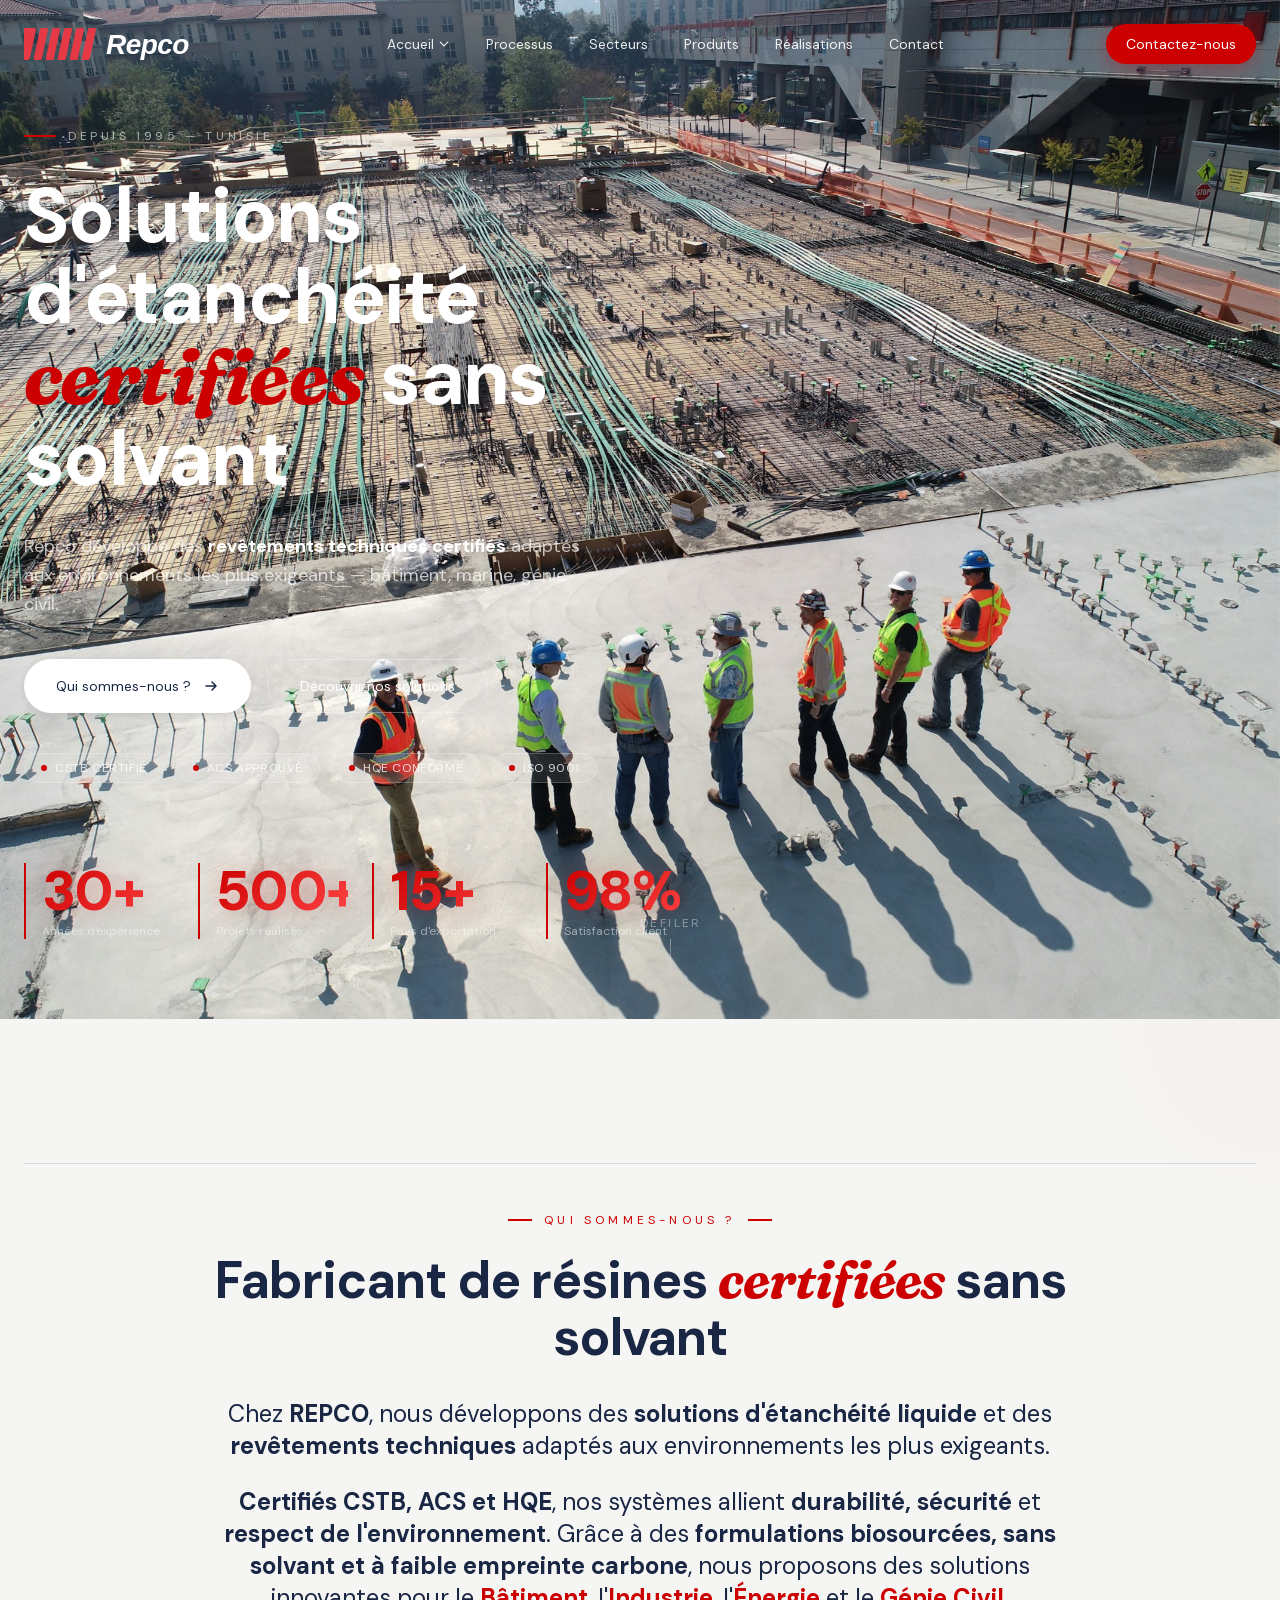
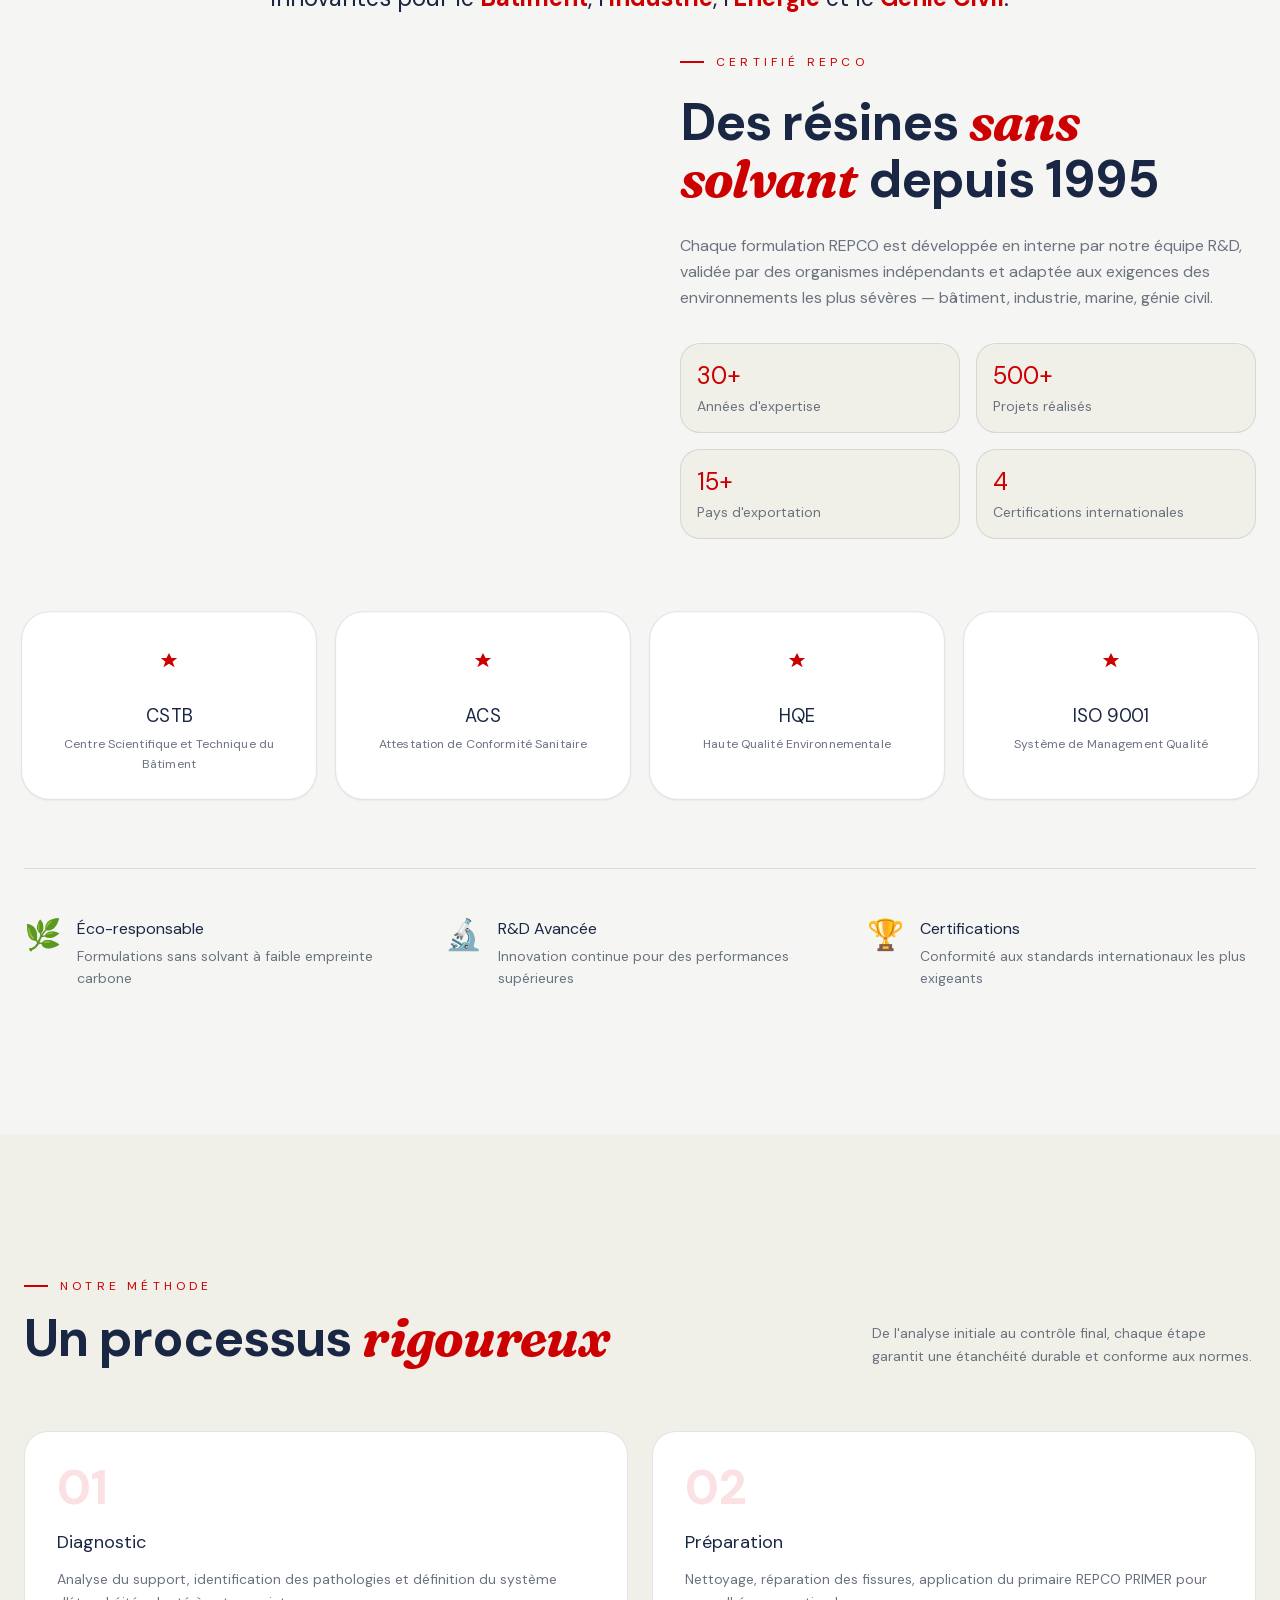
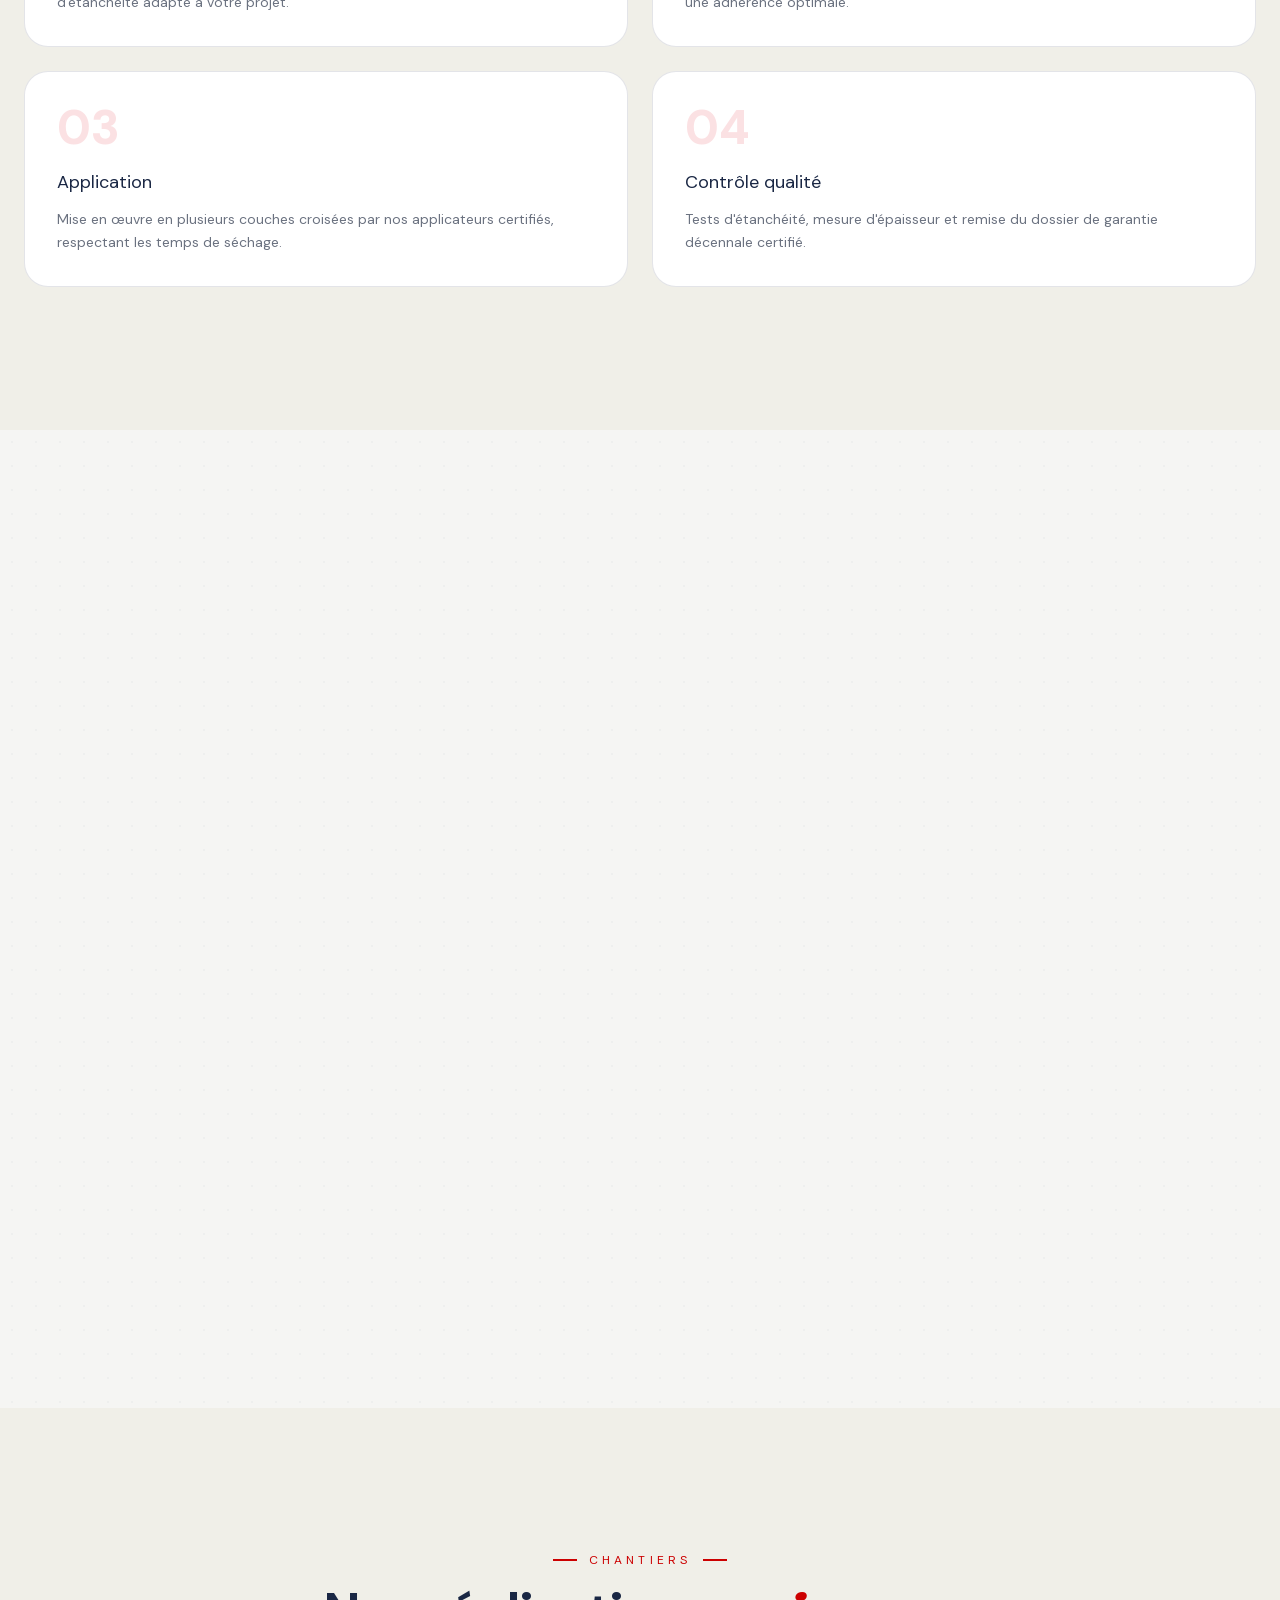
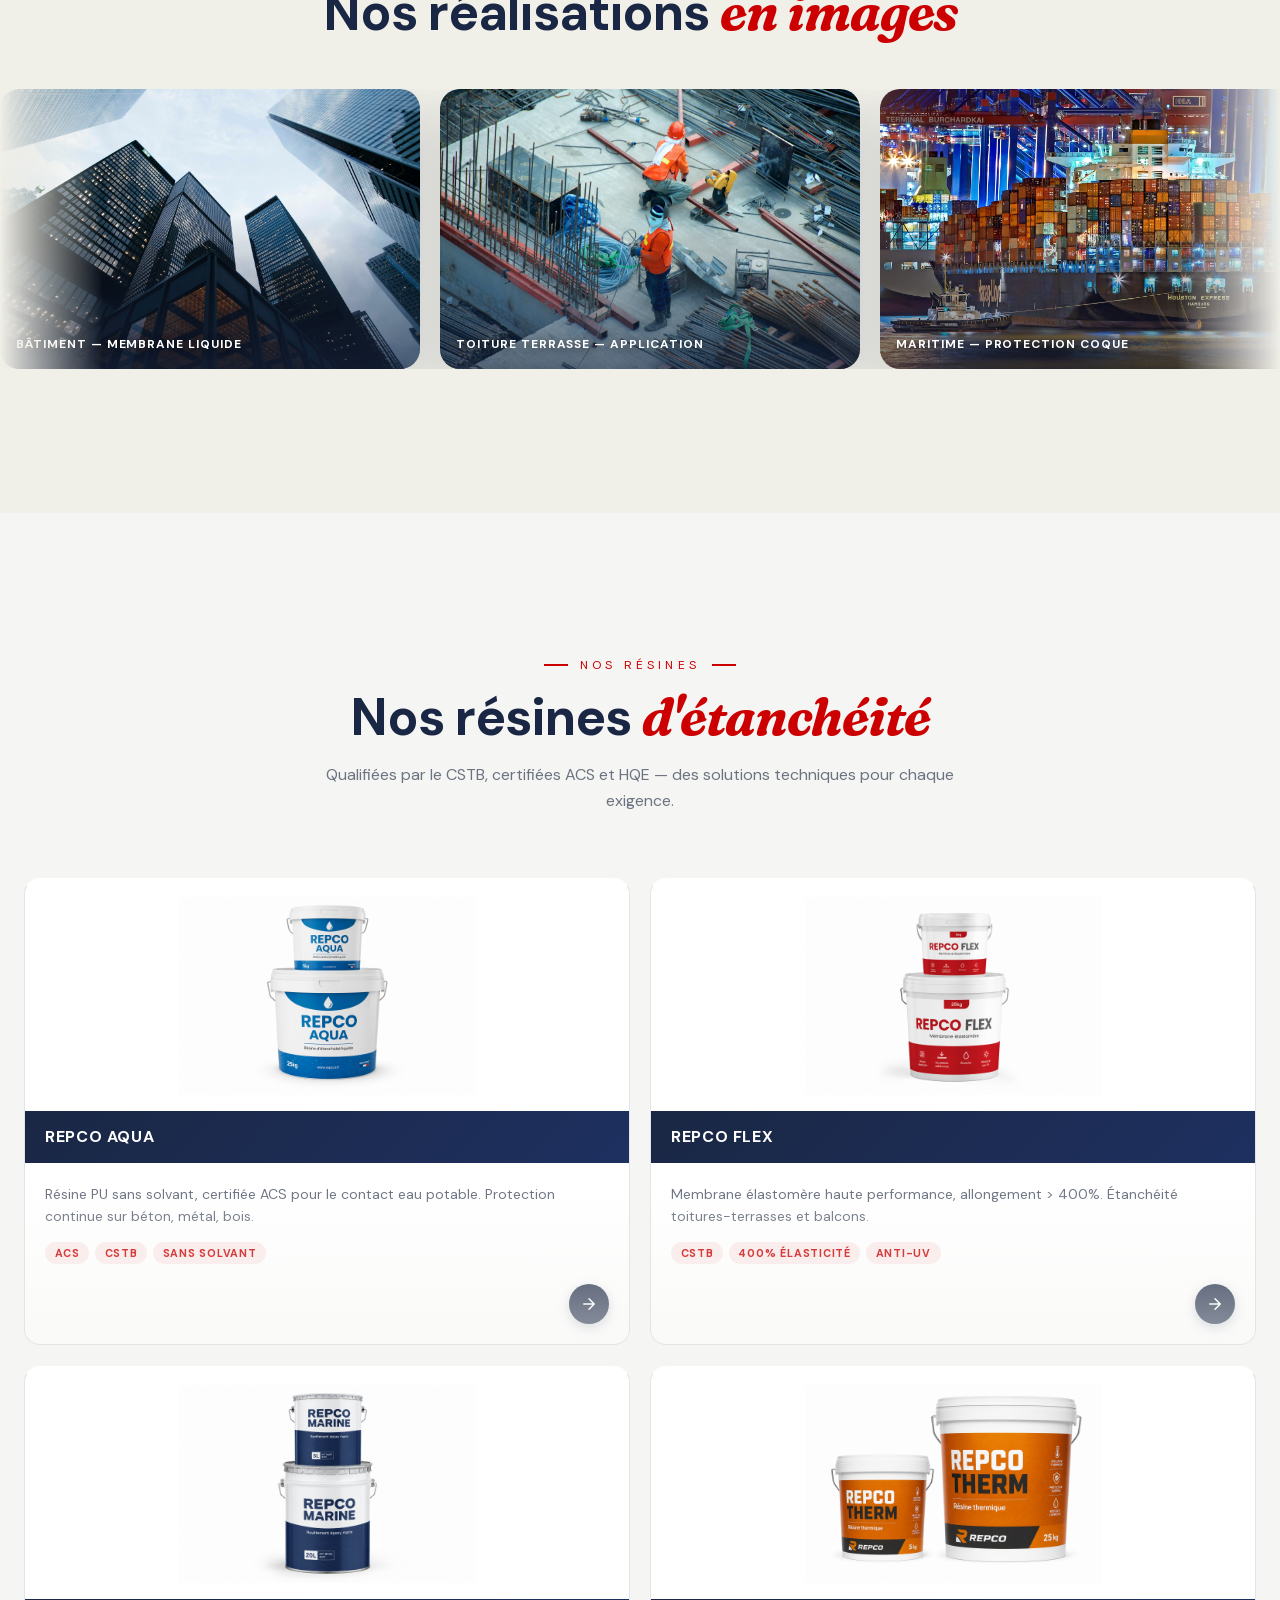
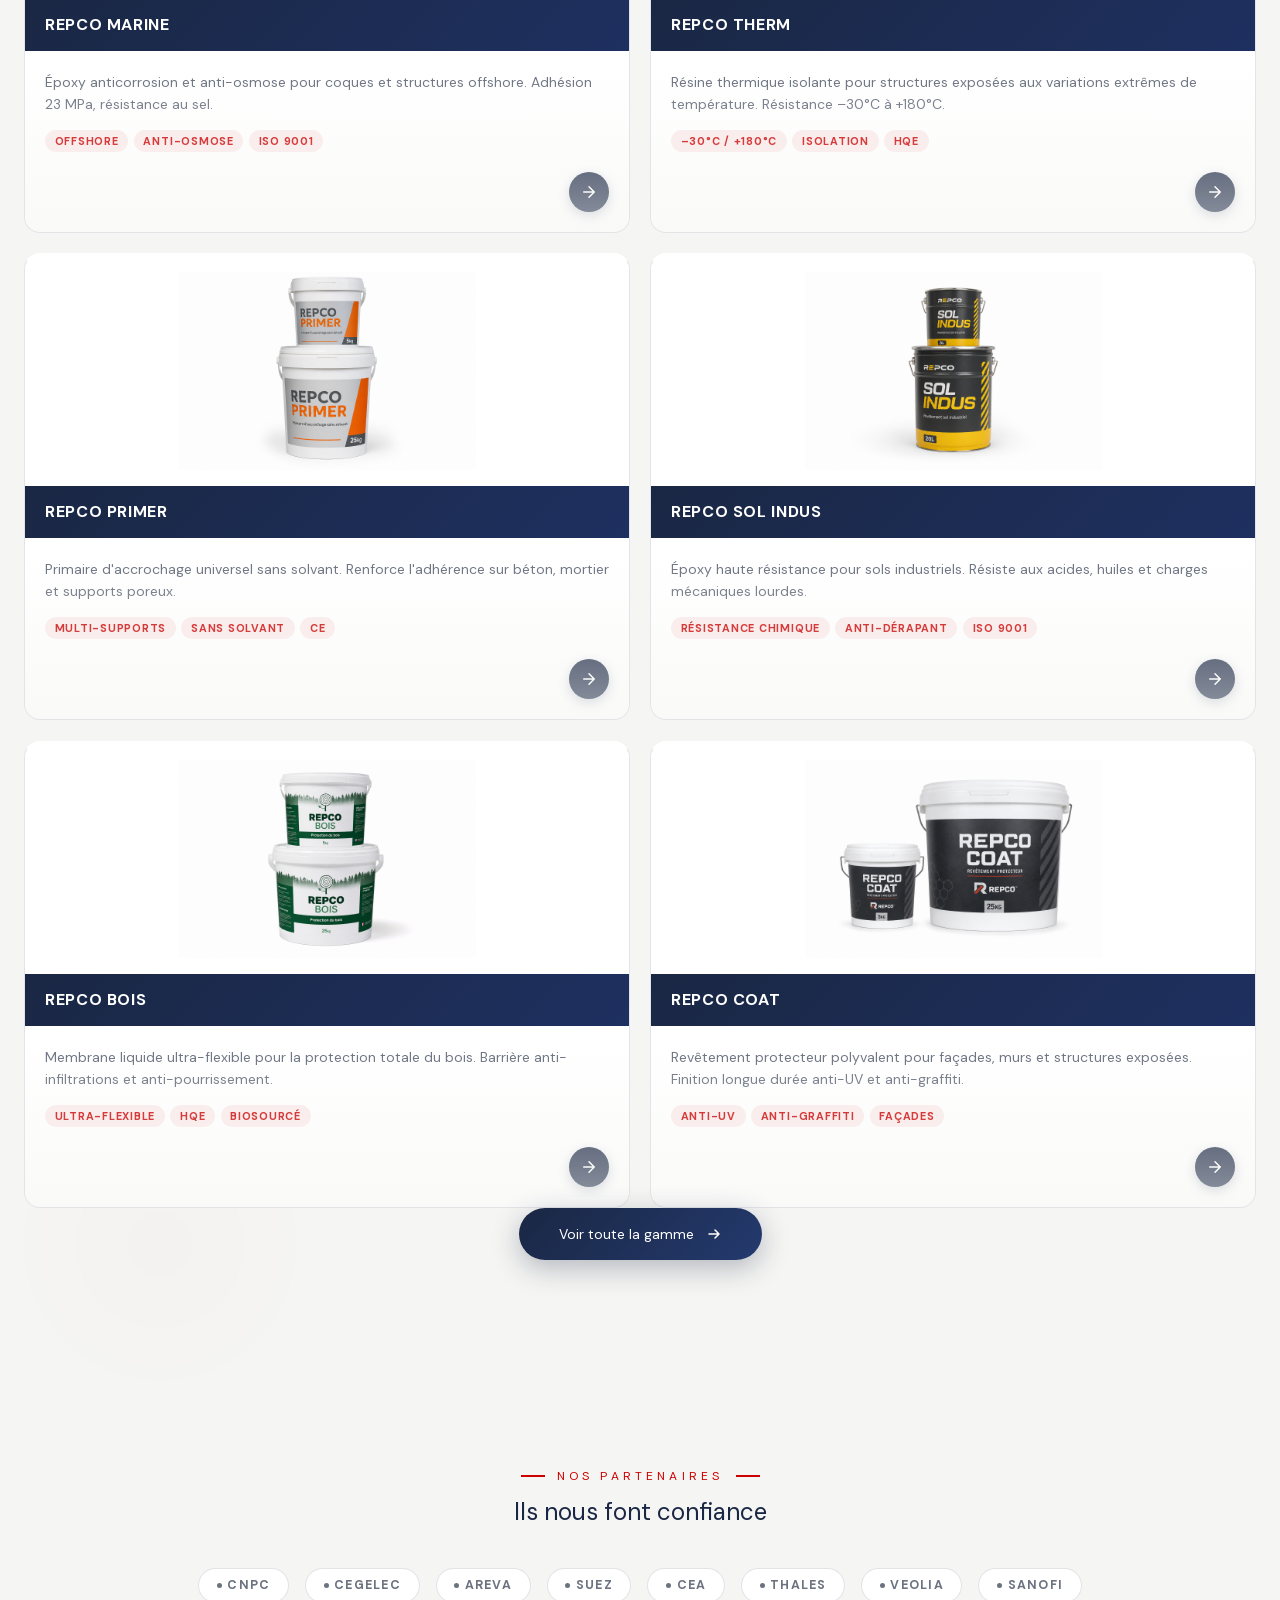
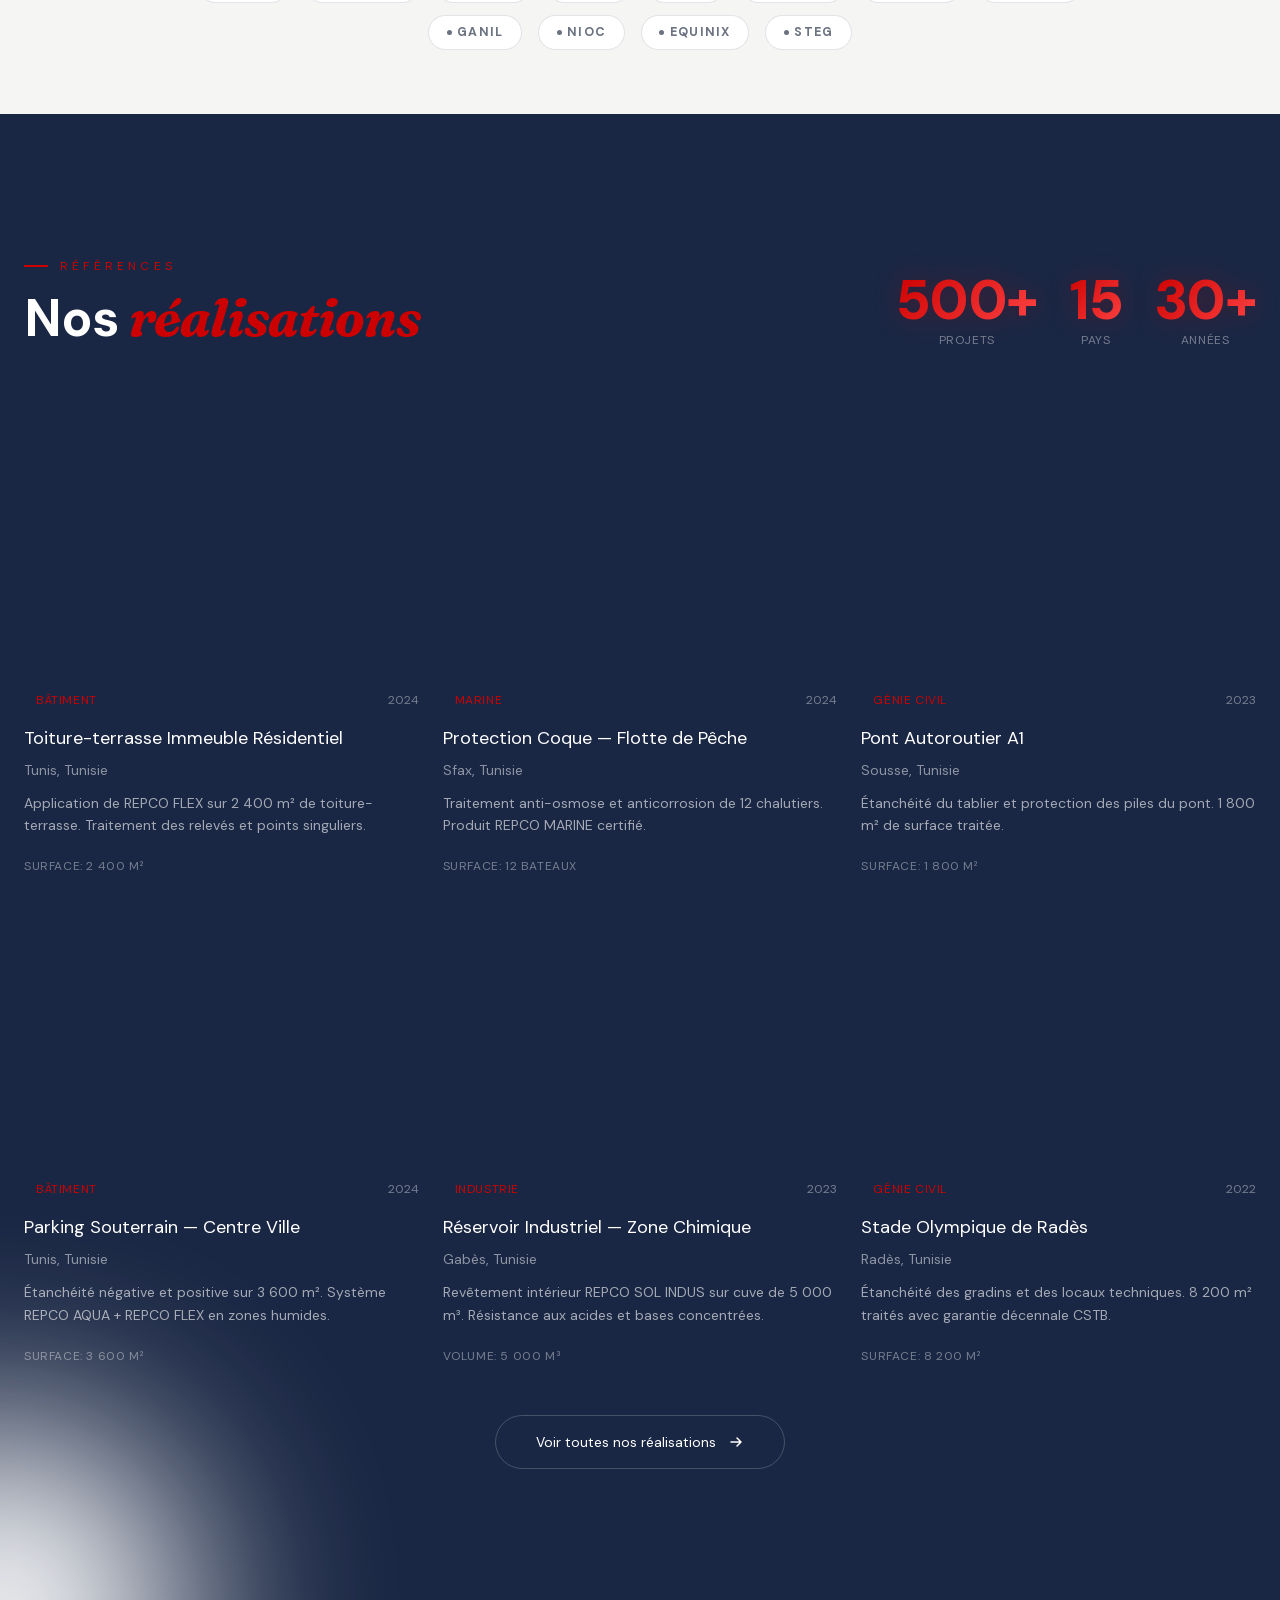
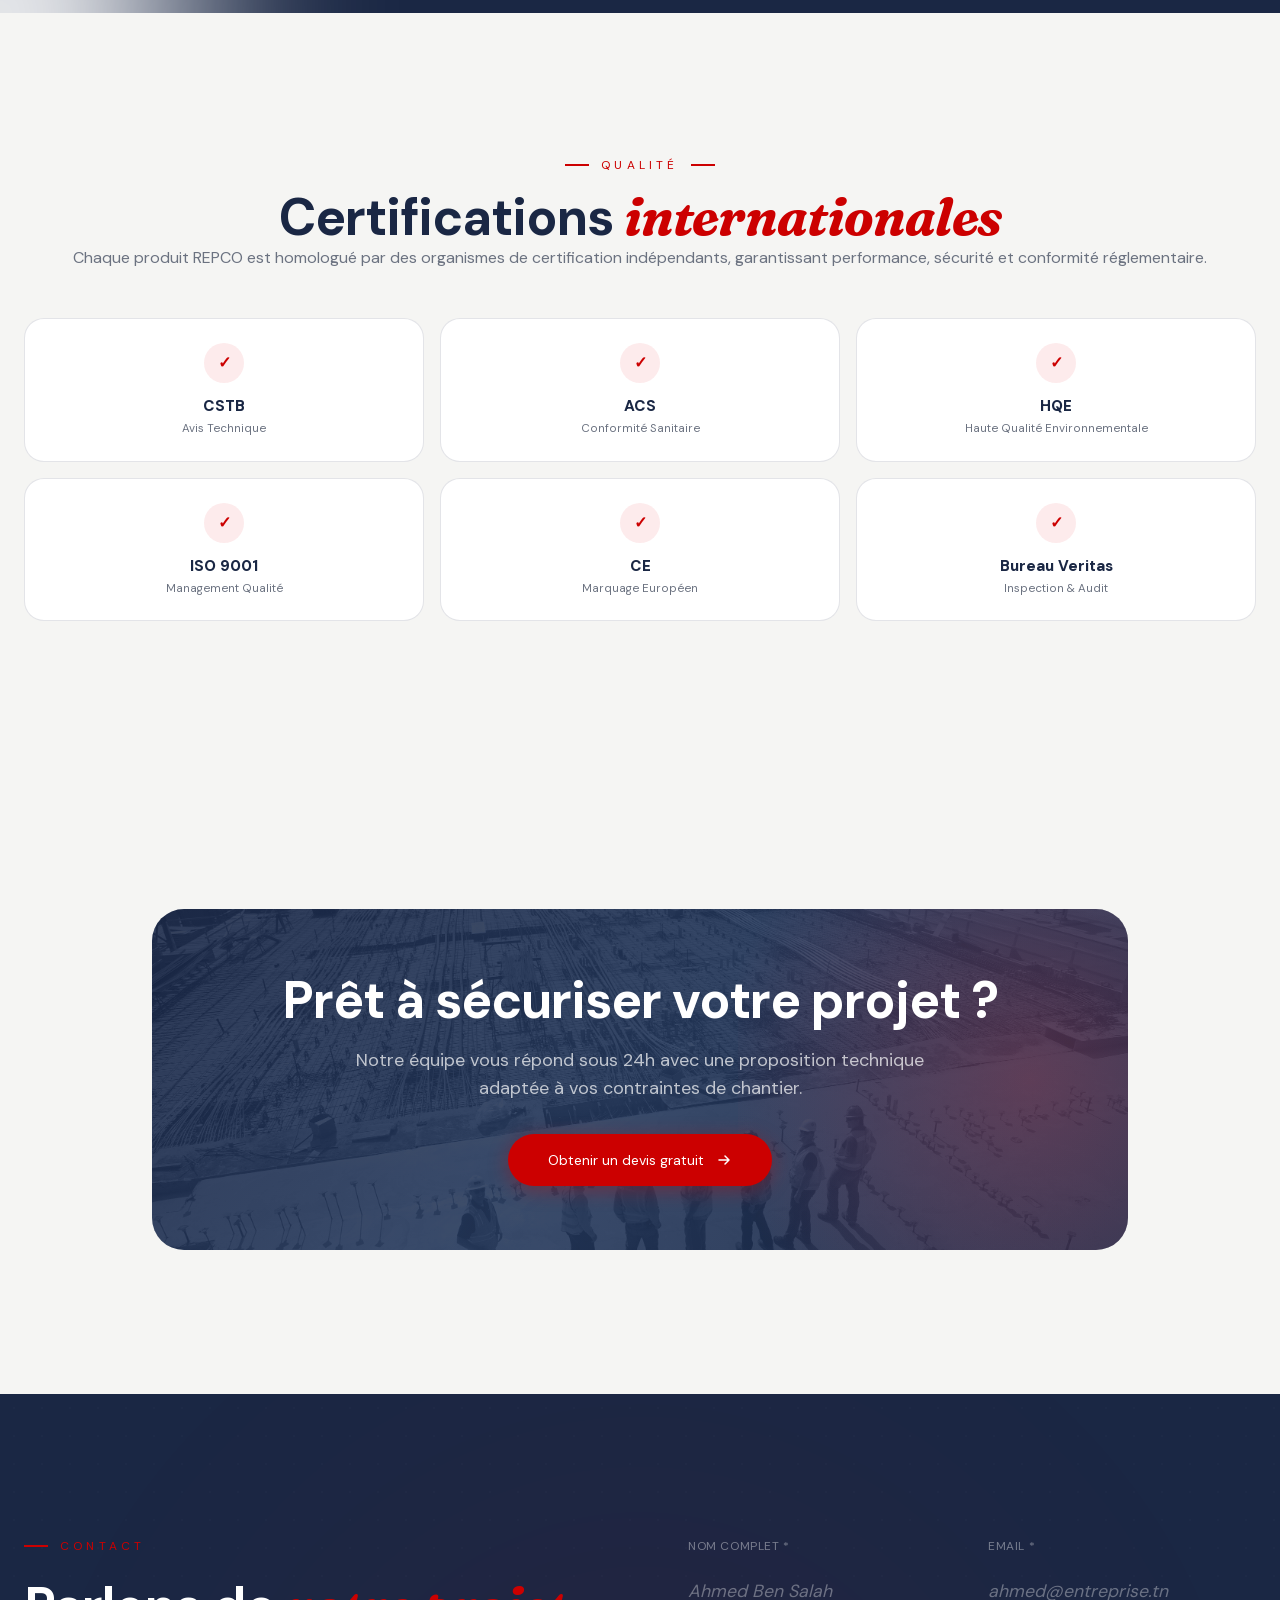
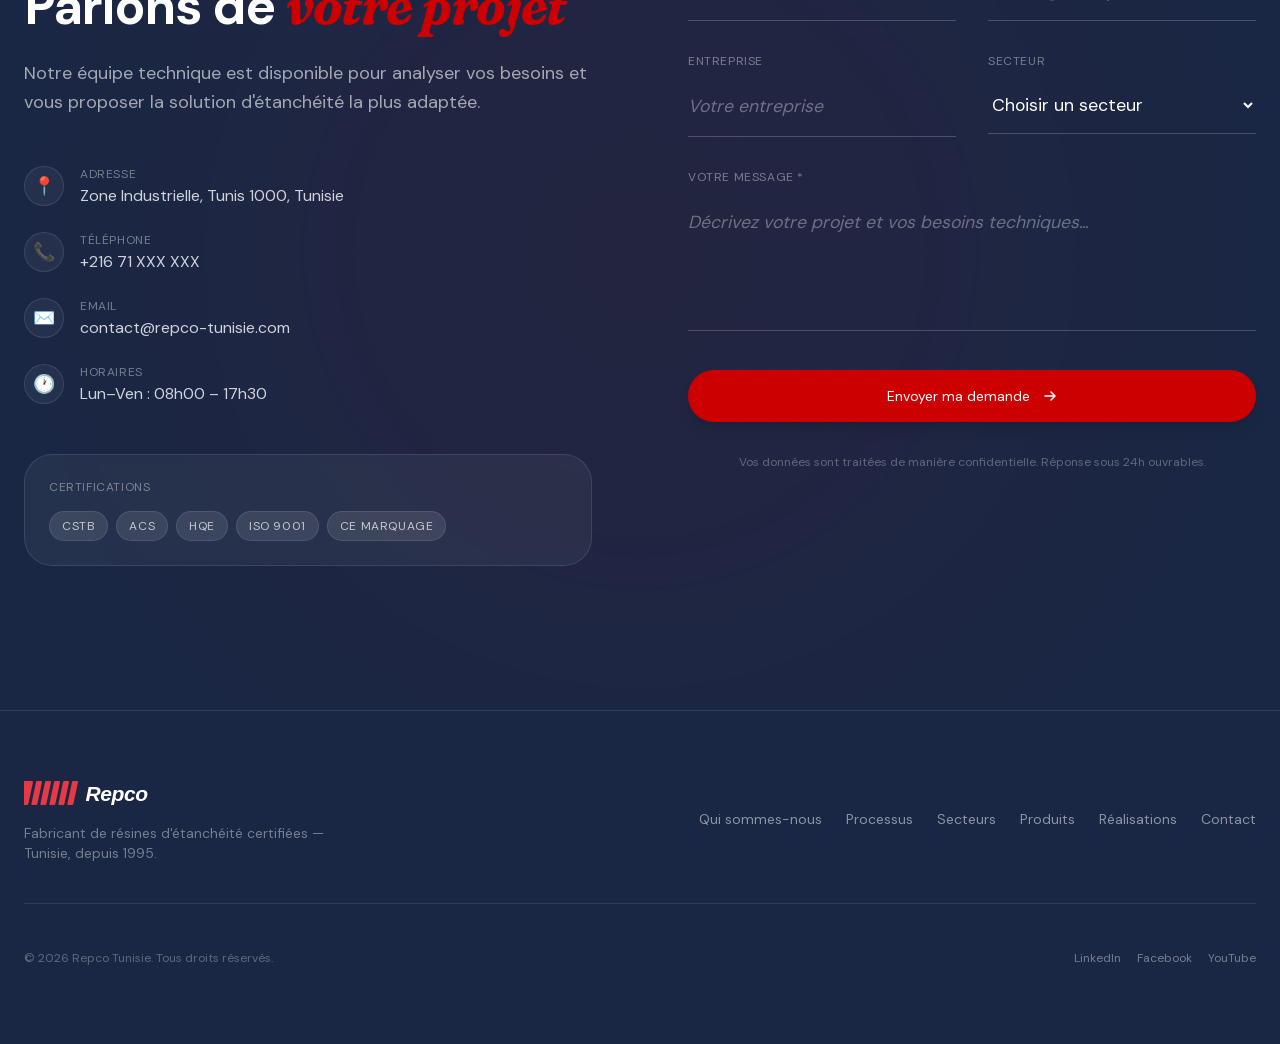
==== index.html @ 0efd6109 "Initial commit: site Repco (étanchéité Tunisie)." ====
<!DOCTYPE html>
<html lang="fr" class="__variable_923bf1 __variable_0d86af">
<head>
  <meta charset="utf-8">
  <meta name="viewport" content="width=device-width, initial-scale=1">
  <link rel="stylesheet" href="css/style.css">
  <link rel="stylesheet" href="css/enhancements.css">
  <title>Repco — Solutions d'étanchéité certifiées Tunisie</title>
  <meta name="description" content="Repco fabrique des résines et revêtements d'étanchéité certifiés sans solvant pour le bâtiment, la marine et l'industrie en Tunisie.">
  <meta property="og:title" content="Repco — Résines d'étanchéité certifiées">
  <meta property="og:description" content="Solutions d'étanchéité liquide pour le bâtiment, la marine et l'industrie.">
  <meta property="og:image" content="images/logo.png">
  <meta name="twitter:card" content="summary_large_image">
  <link rel="icon" href="favicon.ico" type="image/x-icon">
</head>
<body class="__className_923bf1">
  <div class="scroll-progress"></div>

  <main class="overflow-x-hidden">

    <!-- Header -->
    <header class="fixed top-0 left-0 right-0 z-50 transition-all duration-500 py-5 bg-transparent">
      <div class="mx-auto max-w-7xl px-6 flex items-center justify-between">
        <a href="index.html" class="logo-link shrink-0">
          <img src="images/logo-white.svg" alt="Repco" class="logo-svg" data-logo-light="images/logo-white.svg" data-logo-dark="images/logo-dark.svg">
        </a>
        <nav class="hidden lg:flex items-center gap-1">
          <div class="relative nav-dropdown-wrap">
            <button class="nav-dropdown-btn px-4 py-2 text-sm font-600 rounded-lg transition-all duration-200 nav-link-underline text-white/90 hover:text-white flex items-center gap-1">
              Accueil
              <svg width="12" height="12" viewBox="0 0 24 24" fill="none" stroke="currentColor" stroke-width="2.5" stroke-linecap="round" stroke-linejoin="round" class="nav-dropdown-chevron transition-transform duration-200"><path d="m19.5 8.25-7.5 7.5-7.5-7.5"></path></svg>
            </button>
            <div class="nav-dropdown-menu hidden absolute top-full left-0 mt-1 w-52 bg-card rounded-xl shadow-xl border border-border py-1 z-50">
              <a href="#about" class="block px-4 py-2.5 text-sm font-500 text-foreground hover:bg-secondary hover:text-accent transition-colors rounded-lg">Qui sommes-nous ?</a>
              <a href="#realisations" class="block px-4 py-2.5 text-sm font-500 text-foreground hover:bg-secondary hover:text-accent transition-colors rounded-lg">Actualités</a>
            </div>
          </div>
          <a href="#process" class="px-4 py-2 text-sm font-600 rounded-lg transition-all duration-200 nav-link-underline text-white/90 hover:text-white">Processus</a>
          <a href="#sectors" class="px-4 py-2 text-sm font-600 rounded-lg transition-all duration-200 nav-link-underline text-white/90 hover:text-white">Secteurs</a>
          <a href="products.html" class="px-4 py-2 text-sm font-600 rounded-lg transition-all duration-200 nav-link-underline text-white/90 hover:text-white">Produits</a>
          <a href="#realisations" class="px-4 py-2 text-sm font-600 rounded-lg transition-all duration-200 nav-link-underline text-white/90 hover:text-white">Réalisations</a>
          <a href="#contact" class="px-4 py-2 text-sm font-600 rounded-lg transition-all duration-200 nav-link-underline text-white/90 hover:text-white">Contact</a>
        </nav>
        <div class="flex items-center gap-3">
          <a href="#contact" class="btn-shimmer hidden lg:inline-flex items-center gap-2 px-5 py-2.5 rounded-full text-sm font-700 bg-accent text-accent-foreground hover:opacity-90 transition-all duration-200 shadow-lg">Contactez-nous</a>
          <button class="lg:hidden p-2 rounded-lg transition-colors text-white" aria-label="Ouvrir le menu">
            <svg xmlns="http://www.w3.org/2000/svg" fill="none" viewBox="0 0 24 24" stroke-width="1.5" stroke="currentColor" width="24" height="24">
              <path stroke-linecap="round" stroke-linejoin="round" d="M3.75 6.75h16.5M3.75 12h16.5m-16.5 5.25h16.5"></path>
            </svg>
          </button>
        </div>
      </div>
    </header>

    <!-- Mobile menu -->
    <div class="mobile-menu fixed inset-y-0 right-0 z-50 w-full max-w-sm bg-primary text-primary-foreground flex flex-col p-8 lg:hidden">
      <div class="flex items-center justify-between mb-12">
        <a href="index.html" class="logo-link">
          <img src="images/logo-white.svg" alt="Repco" class="logo-svg">
        </a>
        <button class="p-2 text-white/70 hover:text-white" aria-label="Fermer le menu">
          <svg xmlns="http://www.w3.org/2000/svg" fill="none" viewBox="0 0 24 24" stroke-width="1.5" stroke="currentColor" width="24" height="24">
            <path stroke-linecap="round" stroke-linejoin="round" d="M6 18 18 6M6 6l12 12"></path>
          </svg>
        </button>
      </div>
      <nav class="flex flex-col gap-2">
        <a href="#hero" class="py-4 text-lg font-600 text-white/80 hover:text-white border-b border-white/10 transition-colors">Accueil</a>
        <a href="#about" class="py-4 text-lg font-600 text-white/80 hover:text-white border-b border-white/10 transition-colors">Qui sommes-nous ?</a>
        <a href="#process" class="py-4 text-lg font-600 text-white/80 hover:text-white border-b border-white/10 transition-colors">Processus</a>
        <a href="#sectors" class="py-4 text-lg font-600 text-white/80 hover:text-white border-b border-white/10 transition-colors">Secteurs</a>
        <a href="products.html" class="py-4 text-lg font-600 text-white/80 hover:text-white border-b border-white/10 transition-colors">Produits</a>
        <a href="#realisations" class="py-4 text-lg font-600 text-white/80 hover:text-white border-b border-white/10 transition-colors">Réalisations</a>
        <a href="#contact" class="py-4 text-lg font-600 text-white/80 hover:text-white border-b border-white/10 transition-colors">Contact</a>
      </nav>
      <div class="mt-auto">
        <a href="#contact" class="w-full flex items-center justify-center py-4 rounded-xl bg-accent text-white font-700 text-base">Contactez-nous</a>
      </div>
    </div>

    <!-- Hero -->
    <section class="relative min-h-screen flex items-center overflow-hidden" id="hero">
      <div class="hero-bg absolute inset-0 z-0 will-change-transform">
        <img src="images/hero.jpg" alt="Chantier de construction avec membrane d'étanchéité liquide" class="absolute inset-0 w-full h-full object-cover object-center pro-photo" loading="eager">
        <div class="absolute inset-0 bg-gradient-to-r from-primary/85 via-primary/60 to-primary/20"></div>
        <div class="absolute inset-0 bg-gradient-to-t from-primary/60 via-transparent to-primary/30"></div>
      </div>
      <div class="absolute top-1/3 right-1/4 w-96 h-96 blob-accent opacity-30 pointer-events-none float-orb"></div>
      <div class="absolute bottom-1/4 left-1/3 w-64 h-64 blob-primary opacity-40 pointer-events-none float-orb float-orb-delay"></div>
      <div class="relative z-10 mx-auto max-w-7xl px-6 pt-32 pb-20 w-full">
        <div class="max-w-3xl hero-content">
          <div class="flex items-center gap-3 mb-8">
            <div class="w-8 h-0.5 bg-accent"></div>
            <span class="text-xs font-700 uppercase tracking-[0.3em] text-white/60">Depuis 1995 — Tunisie</span>
          </div>
          <h1 class="text-hero-xl text-white mb-8">Solutions d'étanchéité <span class="text-accent italic font-serif">certifiées</span> sans solvant</h1>
          <p class="text-lg text-white/70 font-400 leading-relaxed max-w-xl mb-10">Repco développe des <strong class="text-white font-700">revêtements techniques certifiés</strong> adaptés aux environnements les plus exigeants — bâtiment, marine, génie civil.</p>
          <div class="flex flex-col sm:flex-row gap-4">
            <a href="#about" class="btn-shimmer group inline-flex items-center gap-3 px-8 py-4 rounded-full bg-white text-primary font-700 text-sm hover:bg-accent hover:text-white transition-all duration-300 shadow-xl">
              Qui sommes-nous ?
              <svg width="16" height="16" viewBox="0 0 16 16" fill="none" class="transition-transform group-hover:translate-x-1"><path d="M3 8h10M9 4l4 4-4 4" stroke="currentColor" stroke-width="1.5" stroke-linecap="round" stroke-linejoin="round"></path></svg>
            </a>
            <a href="#sectors" class="btn-shimmer group inline-flex items-center gap-3 px-8 py-4 rounded-full border border-white/30 text-white font-600 text-sm hover:bg-white/10 hover:border-white/60 transition-all duration-300 backdrop-blur-sm">Découvrir nos solutions</a>
          </div>
          <div class="flex flex-wrap gap-3 mt-10">
            <span class="inline-flex items-center gap-2 px-4 py-1.5 rounded-full bg-white/10 backdrop-blur-sm border border-white/20 text-white/80 text-xs font-700 uppercase tracking-wider"><span class="w-1.5 h-1.5 rounded-full bg-accent animate-pulse-dot"></span>CSTB Certifié</span>
            <span class="inline-flex items-center gap-2 px-4 py-1.5 rounded-full bg-white/10 backdrop-blur-sm border border-white/20 text-white/80 text-xs font-700 uppercase tracking-wider"><span class="w-1.5 h-1.5 rounded-full bg-accent animate-pulse-dot"></span>ACS Approuvé</span>
            <span class="inline-flex items-center gap-2 px-4 py-1.5 rounded-full bg-white/10 backdrop-blur-sm border border-white/20 text-white/80 text-xs font-700 uppercase tracking-wider"><span class="w-1.5 h-1.5 rounded-full bg-accent animate-pulse-dot"></span>HQE Conforme</span>
            <span class="inline-flex items-center gap-2 px-4 py-1.5 rounded-full bg-white/10 backdrop-blur-sm border border-white/20 text-white/80 text-xs font-700 uppercase tracking-wider"><span class="w-1.5 h-1.5 rounded-full bg-accent animate-pulse-dot"></span>ISO 9001</span>
          </div>
        </div>
        <div class="mt-20 grid grid-cols-2 sm:grid-cols-4 gap-6 max-w-2xl">
          <div class="hero-stat border-l-2 border-accent pl-4"><div class="stat-number stat-counter text-white">30+</div><div class="text-xs text-white/50 font-500 mt-1">Années d'expérience</div></div>
          <div class="hero-stat border-l-2 border-accent pl-4"><div class="stat-number stat-counter text-white">500+</div><div class="text-xs text-white/50 font-500 mt-1">Projets réalisés</div></div>
          <div class="hero-stat border-l-2 border-accent pl-4"><div class="stat-number stat-counter text-white">15+</div><div class="text-xs text-white/50 font-500 mt-1">Pays d'exportation</div></div>
          <div class="hero-stat border-l-2 border-accent pl-4"><div class="stat-number stat-counter text-white">98%</div><div class="text-xs text-white/50 font-500 mt-1">Satisfaction client</div></div>
        </div>
      </div>
      <div class="scroll-indicator absolute bottom-8 left-1/2 z-10 flex flex-col items-center gap-2">
        <span class="text-xs text-white/40 font-500 uppercase tracking-[0.2em]">Défiler</span>
        <div class="w-px h-12 bg-gradient-to-b from-white/40 to-transparent"></div>
      </div>
    </section>

    <!-- About -->
    <section class="section-xl bg-background relative overflow-hidden" id="about">
      <div class="absolute top-0 right-0 w-96 h-96 blob-accent opacity-20 pointer-events-none -translate-y-1/2 translate-x-1/2"></div>
      <div class="mx-auto max-w-7xl px-6">
        <div class="section-line mb-12"></div>
        <div class="text-center max-w-4xl mx-auto mb-20">
          <div class="flex items-center justify-center gap-3 mb-6 reveal">
            <span class="w-6 h-0.5 bg-accent"></span>
            <span class="text-xs font-700 uppercase tracking-[0.35em] text-accent">Qui sommes-nous ?</span>
            <span class="w-6 h-0.5 bg-accent"></span>
          </div>
          <h2 class="text-section-title text-foreground mb-8 reveal">Fabricant de résines <span class="font-serif italic text-accent">certifiées</span> sans solvant</h2>
          <p class="text-xl md:text-2xl leading-relaxed text-foreground/80 font-400 mb-6 reveal stagger-1">Chez <strong class="text-foreground font-800">REPCO</strong>, nous développons des <strong class="text-foreground font-700">solutions d'étanchéité liquide</strong> et des <strong class="text-foreground font-700">revêtements techniques</strong> adaptés aux environnements les plus exigeants.</p>
          <p class="text-xl md:text-2xl leading-relaxed text-foreground/80 font-400 mb-10 reveal stagger-2"><strong class="text-foreground font-700">Certifiés CSTB, ACS et HQE</strong>, nos systèmes allient <strong class="text-foreground font-700">durabilité, sécurité</strong> et <strong class="text-foreground font-700">respect de l'environnement</strong>. Grâce à des <strong class="text-foreground font-700">formulations biosourcées, sans solvant et à faible empreinte carbone</strong>, nous proposons des solutions innovantes pour le <strong class="text-accent font-700">Bâtiment</strong>, l'<strong class="text-accent font-700">Industrie</strong>, l'<strong class="text-accent font-700">Énergie</strong> et le <strong class="text-accent font-700">Génie Civil</strong>.</p>
        </div>
        <div class="story-grid">
          <div class="reveal-left">
            <div class="story-image clip-reveal">
              <img src="images/lab.jpg" alt="Laboratoire REPCO — formulation résines d'étanchéité liquide" class="pro-photo" loading="lazy">
            </div>
          </div>
          <div class="reveal-right">
            <div class="flex items-center gap-3 mb-6"><span class="w-6 h-0.5 bg-accent"></span><span class="text-xs font-700 uppercase tracking-[0.35em] text-accent">Certifié REPCO</span></div>
            <h2 class="text-section-title text-foreground mb-6">Des résines <span class="font-serif italic text-accent">sans solvant</span> depuis 1995</h2>
            <p class="text-muted-foreground leading-relaxed mb-8">Chaque formulation REPCO est développée en interne par notre équipe R&amp;D, validée par des organismes indépendants et adaptée aux exigences des environnements les plus sévères — bâtiment, industrie, marine, génie civil.</p>
            <div class="grid grid-cols-2 gap-4">
              <div class="p-4 bg-secondary rounded-xl border border-border"><div class="text-2xl font-800 text-accent mb-1">30+</div><div class="text-sm text-muted-foreground">Années d'expertise</div></div>
              <div class="p-4 bg-secondary rounded-xl border border-border"><div class="text-2xl font-800 text-accent mb-1">500+</div><div class="text-sm text-muted-foreground">Projets réalisés</div></div>
              <div class="p-4 bg-secondary rounded-xl border border-border"><div class="text-2xl font-800 text-accent mb-1">15+</div><div class="text-sm text-muted-foreground">Pays d'exportation</div></div>
              <div class="p-4 bg-secondary rounded-xl border border-border"><div class="text-2xl font-800 text-accent mb-1">4</div><div class="text-sm text-muted-foreground">Certifications internationales</div></div>
            </div>
          </div>
        </div>
        <div class="mt-20 grid grid-cols-2 md:grid-cols-4 gap-6">
          <div class="cert-item p-6 bg-card rounded-2xl border border-border shadow-sm hover:shadow-md hover:border-accent/30 transition-all duration-300 text-center group reveal stagger-1">
            <div class="w-12 h-12 rounded-xl bg-accent/10 flex items-center justify-center mx-auto mb-4 group-hover:bg-accent/20 transition-colors"><svg width="20" height="20" viewBox="0 0 20 20" fill="none"><path d="M10 2L12.5 7H18L13.5 10.5L15.5 16L10 12.5L4.5 16L6.5 10.5L2 7H7.5L10 2Z" fill="currentColor" class="text-accent"></path></svg></div>
            <div class="text-lg font-800 text-foreground mb-1">CSTB</div>
            <div class="text-xs text-muted-foreground leading-relaxed">Centre Scientifique et Technique du Bâtiment</div>
          </div>
          <div class="cert-item p-6 bg-card rounded-2xl border border-border shadow-sm hover:shadow-md hover:border-accent/30 transition-all duration-300 text-center group reveal stagger-2">
            <div class="w-12 h-12 rounded-xl bg-accent/10 flex items-center justify-center mx-auto mb-4 group-hover:bg-accent/20 transition-colors"><svg width="20" height="20" viewBox="0 0 20 20" fill="none"><path d="M10 2L12.5 7H18L13.5 10.5L15.5 16L10 12.5L4.5 16L6.5 10.5L2 7H7.5L10 2Z" fill="currentColor" class="text-accent"></path></svg></div>
            <div class="text-lg font-800 text-foreground mb-1">ACS</div>
            <div class="text-xs text-muted-foreground leading-relaxed">Attestation de Conformité Sanitaire</div>
          </div>
          <div class="cert-item p-6 bg-card rounded-2xl border border-border shadow-sm hover:shadow-md hover:border-accent/30 transition-all duration-300 text-center group reveal stagger-3">
            <div class="w-12 h-12 rounded-xl bg-accent/10 flex items-center justify-center mx-auto mb-4 group-hover:bg-accent/20 transition-colors"><svg width="20" height="20" viewBox="0 0 20 20" fill="none"><path d="M10 2L12.5 7H18L13.5 10.5L15.5 16L10 12.5L4.5 16L6.5 10.5L2 7H7.5L10 2Z" fill="currentColor" class="text-accent"></path></svg></div>
            <div class="text-lg font-800 text-foreground mb-1">HQE</div>
            <div class="text-xs text-muted-foreground leading-relaxed">Haute Qualité Environnementale</div>
          </div>
          <div class="cert-item p-6 bg-card rounded-2xl border border-border shadow-sm hover:shadow-md hover:border-accent/30 transition-all duration-300 text-center group reveal stagger-4">
            <div class="w-12 h-12 rounded-xl bg-accent/10 flex items-center justify-center mx-auto mb-4 group-hover:bg-accent/20 transition-colors"><svg width="20" height="20" viewBox="0 0 20 20" fill="none"><path d="M10 2L12.5 7H18L13.5 10.5L15.5 16L10 12.5L4.5 16L6.5 10.5L2 7H7.5L10 2Z" fill="currentColor" class="text-accent"></path></svg></div>
            <div class="text-lg font-800 text-foreground mb-1">ISO 9001</div>
            <div class="text-xs text-muted-foreground leading-relaxed">Système de Management Qualité</div>
          </div>
        </div>
        <div class="mt-16 grid grid-cols-1 sm:grid-cols-3 gap-8 pt-12 border-t border-border">
          <div class="flex items-start gap-4 reveal stagger-1"><div class="text-3xl shrink-0">🌿</div><div><div class="font-700 text-foreground mb-1">Éco-responsable</div><div class="text-sm text-muted-foreground leading-relaxed">Formulations sans solvant à faible empreinte carbone</div></div></div>
          <div class="flex items-start gap-4 reveal stagger-2"><div class="text-3xl shrink-0">🔬</div><div><div class="font-700 text-foreground mb-1">R&amp;D Avancée</div><div class="text-sm text-muted-foreground leading-relaxed">Innovation continue pour des performances supérieures</div></div></div>
          <div class="flex items-start gap-4 reveal stagger-3"><div class="text-3xl shrink-0">🏆</div><div><div class="font-700 text-foreground mb-1">Certifications</div><div class="text-sm text-muted-foreground leading-relaxed">Conformité aux standards internationaux les plus exigeants</div></div></div>
        </div>
      </div>
    </section>

    <!-- Process -->
    <section class="section-xl bg-secondary relative overflow-hidden" id="process">
      <div class="mx-auto max-w-7xl px-6">
        <div class="flex flex-col md:flex-row md:items-end justify-between gap-6 mb-16">
          <div class="reveal">
            <div class="flex items-center gap-3 mb-4"><span class="w-6 h-0.5 bg-accent"></span><span class="text-xs font-700 uppercase tracking-[0.35em] text-accent">Notre Méthode</span></div>
            <h2 class="text-section-title text-foreground">Un processus <span class="font-serif italic text-accent">rigoureux</span></h2>
          </div>
          <p class="max-w-sm text-muted-foreground text-sm leading-relaxed reveal stagger-1">De l'analyse initiale au contrôle final, chaque étape garantit une étanchéité durable et conforme aux normes.</p>
        </div>
        <div class="grid grid-cols-1 sm:grid-cols-2 lg:grid-cols-4 gap-6">
          <div class="process-step reveal stagger-1"><div class="process-num">01</div><h3 class="text-lg font-700 text-foreground mb-3">Diagnostic</h3><p class="text-sm text-muted-foreground leading-relaxed">Analyse du support, identification des pathologies et définition du système d'étanchéité adapté à votre projet.</p></div>
          <div class="process-step reveal stagger-2"><div class="process-num">02</div><h3 class="text-lg font-700 text-foreground mb-3">Préparation</h3><p class="text-sm text-muted-foreground leading-relaxed">Nettoyage, réparation des fissures, application du primaire REPCO PRIMER pour une adhérence optimale.</p></div>
          <div class="process-step reveal stagger-3"><div class="process-num">03</div><h3 class="text-lg font-700 text-foreground mb-3">Application</h3><p class="text-sm text-muted-foreground leading-relaxed">Mise en œuvre en plusieurs couches croisées par nos applicateurs certifiés, respectant les temps de séchage.</p></div>
          <div class="process-step reveal stagger-4"><div class="process-num">04</div><h3 class="text-lg font-700 text-foreground mb-3">Contrôle qualité</h3><p class="text-sm text-muted-foreground leading-relaxed">Tests d'étanchéité, mesure d'épaisseur et remise du dossier de garantie décennale certifié.</p></div>
        </div>
      </div>
    </section>

    <!-- Sectors -->
    <section class="section-xl bg-background relative overflow-hidden" id="sectors">
      <div class="absolute inset-0 opacity-[0.03] pointer-events-none" style="background-image:radial-gradient(circle, var(--foreground) 1px, transparent 1px);background-size:24px 24px"></div>
      <div class="mx-auto max-w-7xl px-6">
        <div class="flex flex-col md:flex-row md:items-end justify-between gap-6 mb-16">
          <div class="reveal">
            <div class="flex items-center gap-3 mb-4"><span class="w-6 h-0.5 bg-accent"></span><span class="text-xs font-700 uppercase tracking-[0.35em] text-accent">Secteurs d'Activité</span></div>
            <h2 class="text-section-title text-foreground">Nos domaines <span class="font-serif italic text-accent">d'expertise</span></h2>
          </div>
          <p class="max-w-sm text-muted-foreground text-sm leading-relaxed reveal stagger-1">Des solutions certifiées adaptées à chaque environnement, des plus simples aux plus exigeants.</p>
        </div>
        <div class="sectors-grid">
          <div class="sector-card sector-large reveal">
            <img src="images/secteur-batiment.jpg" alt="Étanchéité bâtiment — application béton" loading="lazy">
            <div class="sector-overlay"></div>
            <div class="sector-content">
              <span class="sector-tag">Bâtiment</span>
              <h3 class="sector-title">Bâtiment</h3>
              <p class="sector-desc">L'étanchéité liquide qui protège durablement le bâtiment, du sol au toit. Toitures-terrasses, parkings, balcons : une membrane continue, sans raccord, à haute durabilité mécanique.</p>
            </div>
          </div>
          <div class="sector-card reveal stagger-1">
            <img src="images/secteur-maritime.jpg" alt="Maritime Offshore — port et structures navales" loading="lazy">
            <div class="sector-overlay"></div>
            <div class="sector-content">
              <span class="sector-tag">Maritime</span>
              <h3 class="sector-title-sm">Maritime OffShore</h3>
              <p class="sector-desc-sm">Des résines 100% extrait sec, hautement résistantes au sel, pour sécuriser vos structures navales et portuaires.</p>
            </div>
          </div>
          <div class="sector-card reveal stagger-2">
            <img src="images/secteur-genie-civil.jpg" alt="Génie Civil — pont à haubans" loading="lazy">
            <div class="sector-overlay"></div>
            <div class="sector-content">
              <span class="sector-tag">Génie Civil</span>
              <h3 class="sector-title-sm">Génie Civil</h3>
              <p class="sector-desc-sm">Des systèmes haute adhérence béton/acier pour sécuriser et durcir les infrastructures les plus sollicitées.</p>
            </div>
          </div>
          <div class="sector-card reveal stagger-3">
            <img src="images/secteur-energie.jpg" alt="Énergie — installations solaires" loading="lazy">
            <div class="sector-overlay"></div>
            <div class="sector-content">
              <span class="sector-tag">Énergie</span>
              <h3 class="sector-title-sm">Énergie</h3>
              <p class="sector-desc-sm">Résines certifiées sans solvant pour protéger sols, cuves et zones de confinement des sites énergétiques.</p>
            </div>
          </div>
          <div class="sector-card reveal stagger-4">
            <img src="images/secteur-bois.jpg" alt="Protection du bois — texture bois massif" loading="lazy">
            <div class="sector-overlay"></div>
            <div class="sector-content">
              <span class="sector-tag">Bois</span>
              <h3 class="sector-title-sm">Protection du Bois</h3>
              <p class="sector-desc-sm">Des membranes ultra-flexibles qui suivent les mouvements du bois sans jamais se fissurer ni se décoller.</p>
            </div>
          </div>
        </div>
      </div>
    </section>

    <!-- Gallery -->
    <section class="section-xl bg-secondary relative overflow-hidden" id="gallery">
      <div class="mx-auto max-w-7xl px-6 mb-12">
        <div class="reveal text-center">
          <div class="flex items-center justify-center gap-3 mb-4"><span class="w-6 h-0.5 bg-accent"></span><span class="text-xs font-700 uppercase tracking-[0.35em] text-accent">Chantiers</span><span class="w-6 h-0.5 bg-accent"></span></div>
          <h2 class="text-section-title text-foreground">Nos réalisations <span class="font-serif italic text-accent">en images</span></h2>
        </div>
      </div>
      <div class="gallery-marquee">
        <div class="gallery-track">
          <div class="gallery-item photo-frame"><img src="images/gallery-1.jpg" alt="Étanchéité liquide bâtiment tertiaire" loading="lazy"><span>Bâtiment — Membrane liquide</span></div>
          <div class="gallery-item photo-frame"><img src="images/gallery-2.jpg" alt="Application revêtement toiture terrasse" loading="lazy"><span>Toiture terrasse — Application</span></div>
          <div class="gallery-item photo-frame"><img src="images/gallery-3.jpg" alt="Protection marine revêtement coque" loading="lazy"><span>Maritime — Protection coque</span></div>
          <div class="gallery-item photo-frame"><img src="images/gallery-4.jpg" alt="Revêtement technique sol industriel" loading="lazy"><span>Industrie — Sol technique</span></div>
          <div class="gallery-item photo-frame"><img src="images/gallery-5.jpg" alt="Infrastructure énergétique revêtement" loading="lazy"><span>Énergie — Parc éolien</span></div>
          <div class="gallery-item photo-frame"><img src="images/gallery-6.jpg" alt="Protection bois terrasse extérieure" loading="lazy"><span>Bois — Terrasse protégée</span></div>
          <div class="gallery-item photo-frame"><img src="images/gallery-7.jpg" alt="Application étanchéité liquide sur chantier" loading="lazy"><span>Chantier — Application pro</span></div>
          <div class="gallery-item photo-frame"><img src="images/gallery-8.jpg" alt="Génie civil infrastructure étanchéité" loading="lazy"><span>Génie civil — Infrastructure</span></div>
          <div class="gallery-item photo-frame"><img src="images/gallery-1.jpg" alt="Étanchéité liquide bâtiment tertiaire" loading="lazy"><span>Bâtiment — Membrane liquide</span></div>
          <div class="gallery-item photo-frame"><img src="images/gallery-2.jpg" alt="Application revêtement toiture terrasse" loading="lazy"><span>Toiture terrasse — Application</span></div>
          <div class="gallery-item photo-frame"><img src="images/gallery-3.jpg" alt="Protection marine revêtement coque" loading="lazy"><span>Maritime — Protection coque</span></div>
          <div class="gallery-item photo-frame"><img src="images/gallery-4.jpg" alt="Revêtement technique sol industriel" loading="lazy"><span>Industrie — Sol technique</span></div>
          <div class="gallery-item photo-frame"><img src="images/gallery-5.jpg" alt="Infrastructure énergétique revêtement" loading="lazy"><span>Énergie — Parc éolien</span></div>
          <div class="gallery-item photo-frame"><img src="images/gallery-6.jpg" alt="Protection bois terrasse extérieure" loading="lazy"><span>Bois — Terrasse protégée</span></div>
          <div class="gallery-item photo-frame"><img src="images/gallery-7.jpg" alt="Application étanchéité liquide sur chantier" loading="lazy"><span>Chantier — Application pro</span></div>
          <div class="gallery-item photo-frame"><img src="images/gallery-8.jpg" alt="Génie civil infrastructure étanchéité" loading="lazy"><span>Génie civil — Infrastructure</span></div>
        </div>
      </div>
    </section>

    <!-- Products -->
    <section class="section-xl bg-background relative overflow-hidden" id="products">
      <div class="absolute bottom-0 left-0 w-80 h-80 blob-accent opacity-15 pointer-events-none"></div>
      <div class="mx-auto max-w-7xl px-6">
        <div class="text-center max-w-2xl mx-auto mb-16 reveal">
          <div class="flex items-center justify-center gap-3 mb-4"><span class="w-6 h-0.5 bg-accent"></span><span class="text-xs font-700 uppercase tracking-[0.35em] text-accent">Nos Résines</span><span class="w-6 h-0.5 bg-accent"></span></div>
          <h2 class="text-section-title text-foreground mb-4">Nos résines <span class="font-serif italic text-accent">d'étanchéité</span></h2>
          <p class="text-muted-foreground leading-relaxed">Qualifiées par le CSTB, certifiées ACS et HQE — des solutions techniques pour chaque exigence.</p>
        </div>
        <div class="grid grid-cols-1 sm:grid-cols-2 lg:grid-cols-4 gap-5">
          <a href="products.html" class="repco-product-card reveal stagger-1">
            <div class="repco-product-img"><img src="images/repco-aqua.png" alt="REPCO AQUA — résine d'étanchéité eau potable" loading="lazy"></div>
            <div class="repco-product-header">REPCO AQUA</div>
            <div class="repco-product-body">
              <p>Résine PU sans solvant, certifiée ACS pour le contact eau potable. Protection continue sur béton, métal, bois.</p>
              <div class="repco-product-tags"><span>ACS</span><span>CSTB</span><span>Sans solvant</span></div>
            </div>
            <div class="repco-product-arrow"><svg width="18" height="18" viewBox="0 0 24 24" fill="none" stroke="currentColor" stroke-width="2" stroke-linecap="round" stroke-linejoin="round"><path d="M5 12h14M12 5l7 7-7 7"></path></svg></div>
          </a>
          <a href="products.html" class="repco-product-card reveal stagger-2">
            <div class="repco-product-img"><img src="images/repco-flex.png" alt="REPCO FLEX — membrane élastomère toiture" loading="lazy"></div>
            <div class="repco-product-header">REPCO FLEX</div>
            <div class="repco-product-body">
              <p>Membrane élastomère haute performance, allongement &gt; 400%. Étanchéité toitures-terrasses et balcons.</p>
              <div class="repco-product-tags"><span>CSTB</span><span>400% élasticité</span><span>Anti-UV</span></div>
            </div>
            <div class="repco-product-arrow"><svg width="18" height="18" viewBox="0 0 24 24" fill="none" stroke="currentColor" stroke-width="2" stroke-linecap="round" stroke-linejoin="round"><path d="M5 12h14M12 5l7 7-7 7"></path></svg></div>
          </a>
          <a href="products.html" class="repco-product-card reveal stagger-3">
            <div class="repco-product-img"><img src="images/repco-marine.png" alt="REPCO MARINE — revêtement époxy marin offshore" loading="lazy"></div>
            <div class="repco-product-header">REPCO MARINE</div>
            <div class="repco-product-body">
              <p>Époxy anticorrosion et anti-osmose pour coques et structures offshore. Adhésion 23 MPa, résistance au sel.</p>
              <div class="repco-product-tags"><span>Offshore</span><span>Anti-osmose</span><span>ISO 9001</span></div>
            </div>
            <div class="repco-product-arrow"><svg width="18" height="18" viewBox="0 0 24 24" fill="none" stroke="currentColor" stroke-width="2" stroke-linecap="round" stroke-linejoin="round"><path d="M5 12h14M12 5l7 7-7 7"></path></svg></div>
          </a>
          <a href="products.html" class="repco-product-card reveal stagger-4">
            <div class="repco-product-img"><img src="images/repco-therm.png" alt="REPCO THERM — résine protection thermique" loading="lazy"></div>
            <div class="repco-product-header">REPCO THERM</div>
            <div class="repco-product-body">
              <p>Résine thermique isolante pour structures exposées aux variations extrêmes de température. Résistance –30°C à +180°C.</p>
              <div class="repco-product-tags"><span>–30°C / +180°C</span><span>Isolation</span><span>HQE</span></div>
            </div>
            <div class="repco-product-arrow"><svg width="18" height="18" viewBox="0 0 24 24" fill="none" stroke="currentColor" stroke-width="2" stroke-linecap="round" stroke-linejoin="round"><path d="M5 12h14M12 5l7 7-7 7"></path></svg></div>
          </a>
          <a href="products.html" class="repco-product-card reveal stagger-1">
            <div class="repco-product-img"><img src="images/repco-primer.png" alt="REPCO PRIMER — primaire d'accrochage sans solvant" loading="lazy"></div>
            <div class="repco-product-header">REPCO PRIMER</div>
            <div class="repco-product-body">
              <p>Primaire d'accrochage universel sans solvant. Renforce l'adhérence sur béton, mortier et supports poreux.</p>
              <div class="repco-product-tags"><span>Multi-supports</span><span>Sans solvant</span><span>CE</span></div>
            </div>
            <div class="repco-product-arrow"><svg width="18" height="18" viewBox="0 0 24 24" fill="none" stroke="currentColor" stroke-width="2" stroke-linecap="round" stroke-linejoin="round"><path d="M5 12h14M12 5l7 7-7 7"></path></svg></div>
          </a>
          <a href="products.html" class="repco-product-card reveal stagger-2">
            <div class="repco-product-img"><img src="images/repco-sol.png" alt="REPCO SOL INDUS — revêtement sol industriel époxy" loading="lazy"></div>
            <div class="repco-product-header">REPCO SOL INDUS</div>
            <div class="repco-product-body">
              <p>Époxy haute résistance pour sols industriels. Résiste aux acides, huiles et charges mécaniques lourdes.</p>
              <div class="repco-product-tags"><span>Résistance chimique</span><span>Anti-dérapant</span><span>ISO 9001</span></div>
            </div>
            <div class="repco-product-arrow"><svg width="18" height="18" viewBox="0 0 24 24" fill="none" stroke="currentColor" stroke-width="2" stroke-linecap="round" stroke-linejoin="round"><path d="M5 12h14M12 5l7 7-7 7"></path></svg></div>
          </a>
          <a href="products.html" class="repco-product-card reveal stagger-3">
            <div class="repco-product-img"><img src="images/repco-bois.png" alt="REPCO BOIS — protection membrane bois" loading="lazy"></div>
            <div class="repco-product-header">REPCO BOIS</div>
            <div class="repco-product-body">
              <p>Membrane liquide ultra-flexible pour la protection totale du bois. Barrière anti-infiltrations et anti-pourrissement.</p>
              <div class="repco-product-tags"><span>Ultra-flexible</span><span>HQE</span><span>Biosourcé</span></div>
            </div>
            <div class="repco-product-arrow"><svg width="18" height="18" viewBox="0 0 24 24" fill="none" stroke="currentColor" stroke-width="2" stroke-linecap="round" stroke-linejoin="round"><path d="M5 12h14M12 5l7 7-7 7"></path></svg></div>
          </a>
          <a href="products.html" class="repco-product-card reveal stagger-4">
            <div class="repco-product-img"><img src="images/repco-coat.png" alt="REPCO COAT — revêtement protecteur toutes surfaces" loading="lazy"></div>
            <div class="repco-product-header">REPCO COAT</div>
            <div class="repco-product-body">
              <p>Revêtement protecteur polyvalent pour façades, murs et structures exposées. Finition longue durée anti-UV et anti-graffiti.</p>
              <div class="repco-product-tags"><span>Anti-UV</span><span>Anti-graffiti</span><span>Façades</span></div>
            </div>
            <div class="repco-product-arrow"><svg width="18" height="18" viewBox="0 0 24 24" fill="none" stroke="currentColor" stroke-width="2" stroke-linecap="round" stroke-linejoin="round"><path d="M5 12h14M12 5l7 7-7 7"></path></svg></div>
          </a>
        </div>
        <div class="mt-14 text-center reveal">
          <a href="products.html" class="btn-gamme btn-shimmer group inline-flex items-center gap-3 px-10 py-4 rounded-full text-white font-700 text-sm">
            Voir toute la gamme
            <svg width="16" height="16" viewBox="0 0 16 16" fill="none" class="transition-transform group-hover:translate-x-1"><path d="M3 8h10M9 4l4 4-4 4" stroke="currentColor" stroke-width="1.5" stroke-linecap="round" stroke-linejoin="round"></path></svg>
          </a>
        </div>
      </div>
    </section>

    <!-- Nos partenaires -->
    <section class="bg-background border-y border-border py-16" id="partenaires">
      <div class="mx-auto max-w-7xl px-6">
        <div class="text-center mb-10 reveal">
          <div class="flex items-center justify-center gap-3 mb-3"><span class="w-6 h-0.5 bg-accent"></span><span class="text-xs font-700 uppercase tracking-[0.35em] text-accent">Nos partenaires</span><span class="w-6 h-0.5 bg-accent"></span></div>
          <h2 class="text-2xl md:text-3xl font-800 text-foreground">Ils nous font confiance</h2>
        </div>
        <div class="partners-wall reveal">
          <span>CNPC</span>
          <span>Cegelec</span>
          <span>Areva</span>
          <span>Suez</span>
          <span>CEA</span>
          <span>Thales</span>
          <span>Veolia</span>
          <span>Sanofi</span>
          <span>Ganil</span>
          <span>Nioc</span>
          <span>Equinix</span>
          <span>STEG</span>
        </div>
      </div>
    </section>

    <!-- Realisations -->
    <section class="section-xl bg-primary text-primary-foreground relative overflow-hidden" id="realisations">
      <div class="absolute bottom-0 left-0 w-[30vw] h-[30vw] rounded-full bg-white opacity-3 blur-[100px] pointer-events-none -translate-x-1/2 translate-y-1/2"></div>
      <div class="mx-auto max-w-7xl px-6 relative z-10">
        <div class="flex flex-col md:flex-row md:items-end justify-between gap-6 mb-16">
          <div class="reveal">
            <div class="flex items-center gap-3 mb-4"><span class="w-6 h-0.5 bg-accent"></span><span class="text-xs font-700 uppercase tracking-[0.35em] text-accent">Références</span></div>
            <h2 class="text-section-title text-white">Nos <span class="font-serif italic text-accent">réalisations</span></h2>
          </div>
          <div class="flex gap-8 reveal stagger-1">
            <div class="text-center"><div class="stat-number">500+</div><div class="text-xs text-white/40 font-500 uppercase tracking-wider mt-1">Projets</div></div>
            <div class="text-center"><div class="stat-number">15</div><div class="text-xs text-white/40 font-500 uppercase tracking-wider mt-1">Pays</div></div>
            <div class="text-center"><div class="stat-number">30+</div><div class="text-xs text-white/40 font-500 uppercase tracking-wider mt-1">Années</div></div>
          </div>
        </div>
        <div class="grid grid-cols-1 md:grid-cols-3 gap-6">
          <article class="realisation-card group cursor-pointer reveal stagger-1">
            <div class="clip-reveal rounded-2xl overflow-hidden mb-5 shadow-xl photo-frame"><img src="images/realisation-toiture.jpg" alt="Toiture-terrasse immeuble résidentiel Tunis" class="w-full h-52 object-cover grayscale group-hover:grayscale-0 pro-photo" loading="lazy"></div>
            <div>
              <div class="flex items-center justify-between mb-3"><span class="inline-block px-3 py-1 rounded-full bg-accent/20 text-accent text-xs font-700 uppercase tracking-wider">Bâtiment</span><span class="text-xs text-white/40 font-500">2024</span></div>
              <h3 class="text-lg font-700 text-white mb-2 group-hover:text-accent transition-colors">Toiture-terrasse Immeuble Résidentiel</h3>
              <p class="text-sm text-white/50 mb-3">Tunis, Tunisie</p>
              <p class="text-sm text-white/60 leading-relaxed mb-4">Application de REPCO FLEX sur 2 400 m² de toiture-terrasse. Traitement des relevés et points singuliers.</p>
              <div><span class="text-xs font-700 text-white/40 uppercase tracking-wider">Surface: 2 400 m²</span></div>
            </div>
          </article>
          <article class="realisation-card group cursor-pointer reveal stagger-2">
            <div class="clip-reveal rounded-2xl overflow-hidden mb-5 shadow-xl photo-frame"><img src="images/realisation-marine.jpg" alt="Protection coque flotte de pêche Sfax" class="w-full h-52 object-cover grayscale group-hover:grayscale-0 pro-photo" loading="lazy"></div>
            <div>
              <div class="flex items-center justify-between mb-3"><span class="inline-block px-3 py-1 rounded-full bg-accent/20 text-accent text-xs font-700 uppercase tracking-wider">Marine</span><span class="text-xs text-white/40 font-500">2024</span></div>
              <h3 class="text-lg font-700 text-white mb-2 group-hover:text-accent transition-colors">Protection Coque — Flotte de Pêche</h3>
              <p class="text-sm text-white/50 mb-3">Sfax, Tunisie</p>
              <p class="text-sm text-white/60 leading-relaxed mb-4">Traitement anti-osmose et anticorrosion de 12 chalutiers. Produit REPCO MARINE certifié.</p>
              <div><span class="text-xs font-700 text-white/40 uppercase tracking-wider">Surface: 12 bateaux</span></div>
            </div>
          </article>
          <article class="realisation-card group cursor-pointer reveal stagger-3">
            <div class="clip-reveal rounded-2xl overflow-hidden mb-5 shadow-xl photo-frame"><img src="images/realisation-pont.jpg" alt="Pont autoroutier A1 Sousse" class="w-full h-52 object-cover grayscale group-hover:grayscale-0 pro-photo" loading="lazy"></div>
            <div>
              <div class="flex items-center justify-between mb-3"><span class="inline-block px-3 py-1 rounded-full bg-accent/20 text-accent text-xs font-700 uppercase tracking-wider">Génie Civil</span><span class="text-xs text-white/40 font-500">2023</span></div>
              <h3 class="text-lg font-700 text-white mb-2 group-hover:text-accent transition-colors">Pont Autoroutier A1</h3>
              <p class="text-sm text-white/50 mb-3">Sousse, Tunisie</p>
              <p class="text-sm text-white/60 leading-relaxed mb-4">Étanchéité du tablier et protection des piles du pont. 1 800 m² de surface traitée.</p>
              <div><span class="text-xs font-700 text-white/40 uppercase tracking-wider">Surface: 1 800 m²</span></div>
            </div>
          </article>
          <article class="realisation-card group cursor-pointer reveal stagger-4">
            <div class="clip-reveal rounded-2xl overflow-hidden mb-5 shadow-xl photo-frame"><img src="images/realisation-parking.jpg" alt="Parking souterrain étanchéité Tunis" class="w-full h-52 object-cover grayscale group-hover:grayscale-0 pro-photo" loading="lazy"></div>
            <div>
              <div class="flex items-center justify-between mb-3"><span class="inline-block px-3 py-1 rounded-full bg-accent/20 text-accent text-xs font-700 uppercase tracking-wider">Bâtiment</span><span class="text-xs text-white/40 font-500">2024</span></div>
              <h3 class="text-lg font-700 text-white mb-2 group-hover:text-accent transition-colors">Parking Souterrain — Centre Ville</h3>
              <p class="text-sm text-white/50 mb-3">Tunis, Tunisie</p>
              <p class="text-sm text-white/60 leading-relaxed mb-4">Étanchéité négative et positive sur 3 600 m². Système REPCO AQUA + REPCO FLEX en zones humides.</p>
              <div><span class="text-xs font-700 text-white/40 uppercase tracking-wider">Surface: 3 600 m²</span></div>
            </div>
          </article>
          <article class="realisation-card group cursor-pointer reveal stagger-5">
            <div class="clip-reveal rounded-2xl overflow-hidden mb-5 shadow-xl photo-frame"><img src="images/realisation-reservoir.jpg" alt="Réservoir industriel étanchéité Gabès" class="w-full h-52 object-cover grayscale group-hover:grayscale-0 pro-photo" loading="lazy"></div>
            <div>
              <div class="flex items-center justify-between mb-3"><span class="inline-block px-3 py-1 rounded-full bg-accent/20 text-accent text-xs font-700 uppercase tracking-wider">Industrie</span><span class="text-xs text-white/40 font-500">2023</span></div>
              <h3 class="text-lg font-700 text-white mb-2 group-hover:text-accent transition-colors">Réservoir Industriel — Zone Chimique</h3>
              <p class="text-sm text-white/50 mb-3">Gabès, Tunisie</p>
              <p class="text-sm text-white/60 leading-relaxed mb-4">Revêtement intérieur REPCO SOL INDUS sur cuve de 5 000 m³. Résistance aux acides et bases concentrées.</p>
              <div><span class="text-xs font-700 text-white/40 uppercase tracking-wider">Volume: 5 000 m³</span></div>
            </div>
          </article>
          <article class="realisation-card group cursor-pointer reveal stagger-6">
            <div class="clip-reveal rounded-2xl overflow-hidden mb-5 shadow-xl photo-frame"><img src="images/realisation-stade.jpg" alt="Stade olympique Radès étanchéité" class="w-full h-52 object-cover grayscale group-hover:grayscale-0 pro-photo" loading="lazy"></div>
            <div>
              <div class="flex items-center justify-between mb-3"><span class="inline-block px-3 py-1 rounded-full bg-accent/20 text-accent text-xs font-700 uppercase tracking-wider">Génie Civil</span><span class="text-xs text-white/40 font-500">2022</span></div>
              <h3 class="text-lg font-700 text-white mb-2 group-hover:text-accent transition-colors">Stade Olympique de Radès</h3>
              <p class="text-sm text-white/50 mb-3">Radès, Tunisie</p>
              <p class="text-sm text-white/60 leading-relaxed mb-4">Étanchéité des gradins et des locaux techniques. 8 200 m² traités avec garantie décennale CSTB.</p>
              <div><span class="text-xs font-700 text-white/40 uppercase tracking-wider">Surface: 8 200 m²</span></div>
            </div>
          </article>
        </div>
        <div class="mt-12 text-center reveal">
          <a href="#contact" class="btn-shimmer group inline-flex items-center gap-3 px-10 py-4 rounded-full border border-white/20 text-white font-700 text-sm hover:bg-white/10 hover:border-white/40 transition-all duration-300 backdrop-blur-sm">Voir toutes nos réalisations<svg width="16" height="16" viewBox="0 0 16 16" fill="none" class="transition-transform group-hover:translate-x-1"><path d="M3 8h10M9 4l4 4-4 4" stroke="currentColor" stroke-width="1.5" stroke-linecap="round" stroke-linejoin="round"></path></svg></a>
        </div>
      </div>
    </section>

    <!-- Certifications -->
    <section class="section-xl bg-background relative overflow-hidden" id="certifications">
      <div class="mx-auto max-w-7xl px-6">
        <div class="text-center mb-12 reveal">
          <div class="flex items-center justify-center gap-3 mb-4"><span class="w-6 h-0.5 bg-accent"></span><span class="text-xs font-700 uppercase tracking-[0.35em] text-accent">Qualité</span><span class="w-6 h-0.5 bg-accent"></span></div>
          <h2 class="text-section-title text-foreground">Certifications <span class="font-serif italic text-accent">internationales</span></h2>
          <p class="text-muted-foreground mt-4 max-w-lg mx-auto">Chaque produit REPCO est homologué par des organismes de certification indépendants, garantissant performance, sécurité et conformité réglementaire.</p>
        </div>
        <div class="grid grid-cols-2 sm:grid-cols-3 md:grid-cols-6 gap-4 reveal">
          <div class="cert-badge-item"><div class="cert-badge-icon">✓</div><div class="cert-badge-name">CSTB</div><div class="cert-badge-desc">Avis Technique</div></div>
          <div class="cert-badge-item"><div class="cert-badge-icon">✓</div><div class="cert-badge-name">ACS</div><div class="cert-badge-desc">Conformité Sanitaire</div></div>
          <div class="cert-badge-item"><div class="cert-badge-icon">✓</div><div class="cert-badge-name">HQE</div><div class="cert-badge-desc">Haute Qualité Environnementale</div></div>
          <div class="cert-badge-item"><div class="cert-badge-icon">✓</div><div class="cert-badge-name">ISO 9001</div><div class="cert-badge-desc">Management Qualité</div></div>
          <div class="cert-badge-item"><div class="cert-badge-icon">✓</div><div class="cert-badge-name">CE</div><div class="cert-badge-desc">Marquage Européen</div></div>
          <div class="cert-badge-item"><div class="cert-badge-icon">✓</div><div class="cert-badge-name">Bureau Veritas</div><div class="cert-badge-desc">Inspection &amp; Audit</div></div>
        </div>
      </div>
    </section>

    <!-- CTA Banner -->
    <section class="section-xl bg-background relative overflow-hidden">
      <div class="mx-auto max-w-5xl px-6">
        <div class="cta-banner reveal-scale relative z-10">
          <h2 class="text-section-title text-white mb-4 relative z-10">Prêt à sécuriser votre projet ?</h2>
          <p class="text-white/70 text-lg mb-8 max-w-xl mx-auto relative z-10">Notre équipe vous répond sous 24h avec une proposition technique adaptée à vos contraintes de chantier.</p>
          <a href="#contact" class="group relative z-10 inline-flex items-center gap-3 px-10 py-4 rounded-full bg-accent text-white font-700 text-sm hover:opacity-90 transition-all duration-300 shadow-lg">Obtenir un devis gratuit<svg width="16" height="16" viewBox="0 0 16 16" fill="none" class="transition-transform group-hover:translate-x-1"><path d="M3 8h10M9 4l4 4-4 4" stroke="currentColor" stroke-width="1.5" stroke-linecap="round" stroke-linejoin="round"></path></svg></a>
        </div>
      </div>
    </section>

    <!-- Contact -->
    <section class="section-xl bg-primary relative overflow-hidden" id="contact">
      <div class="absolute top-1/2 left-1/2 -translate-x-1/2 -translate-y-1/2 w-[60vw] h-[60vw] rounded-full bg-accent opacity-5 blur-[150px] pointer-events-none"></div>
      <div class="absolute inset-0 opacity-[0.03] pointer-events-none" style="background-image:radial-gradient(circle, rgba(255,255,255,0.5) 1px, transparent 1px);background-size:28px 28px"></div>
      <div class="mx-auto max-w-7xl px-6 relative z-10">
        <div class="grid grid-cols-1 lg:grid-cols-2 gap-16 lg:gap-24 items-start">
          <div class="reveal-left">
            <div class="flex items-center gap-3 mb-6"><span class="w-6 h-0.5 bg-accent"></span><span class="text-xs font-700 uppercase tracking-[0.35em] text-accent">Contact</span></div>
            <h2 class="text-section-title text-white mb-6">Parlons de <span class="font-serif italic text-accent">votre projet</span></h2>
            <p class="text-white/60 leading-relaxed text-lg mb-12">Notre équipe technique est disponible pour analyser vos besoins et vous proposer la solution d'étanchéité la plus adaptée.</p>
            <div class="space-y-6 mb-12">
              <div class="flex items-start gap-4"><div class="w-10 h-10 rounded-xl bg-white/5 border border-white/10 flex items-center justify-center shrink-0 text-lg">📍</div><div><div class="text-xs font-700 uppercase tracking-wider text-white/40 mb-0.5">Adresse</div><div class="text-white/80 font-500">Zone Industrielle, Tunis 1000, Tunisie</div></div></div>
              <div class="flex items-start gap-4"><div class="w-10 h-10 rounded-xl bg-white/5 border border-white/10 flex items-center justify-center shrink-0 text-lg">📞</div><div><div class="text-xs font-700 uppercase tracking-wider text-white/40 mb-0.5">Téléphone</div><div class="text-white/80 font-500">+216 71 XXX XXX</div></div></div>
              <div class="flex items-start gap-4"><div class="w-10 h-10 rounded-xl bg-white/5 border border-white/10 flex items-center justify-center shrink-0 text-lg">✉️</div><div><div class="text-xs font-700 uppercase tracking-wider text-white/40 mb-0.5">Email</div><div class="text-white/80 font-500">contact@repco-tunisie.com</div></div></div>
              <div class="flex items-start gap-4"><div class="w-10 h-10 rounded-xl bg-white/5 border border-white/10 flex items-center justify-center shrink-0 text-lg">🕐</div><div><div class="text-xs font-700 uppercase tracking-wider text-white/40 mb-0.5">Horaires</div><div class="text-white/80 font-500">Lun–Ven : 08h00 – 17h30</div></div></div>
            </div>
            <div class="p-6 rounded-2xl border border-white/10 bg-white/5 backdrop-blur-sm">
              <div class="text-xs font-700 uppercase tracking-wider text-white/40 mb-4">Certifications</div>
              <div class="flex flex-wrap gap-2">
                <span class="px-3 py-1.5 rounded-full bg-white/10 text-white/70 text-xs font-700 uppercase tracking-wider border border-white/10">CSTB</span>
                <span class="px-3 py-1.5 rounded-full bg-white/10 text-white/70 text-xs font-700 uppercase tracking-wider border border-white/10">ACS</span>
                <span class="px-3 py-1.5 rounded-full bg-white/10 text-white/70 text-xs font-700 uppercase tracking-wider border border-white/10">HQE</span>
                <span class="px-3 py-1.5 rounded-full bg-white/10 text-white/70 text-xs font-700 uppercase tracking-wider border border-white/10">ISO 9001</span>
                <span class="px-3 py-1.5 rounded-full bg-white/10 text-white/70 text-xs font-700 uppercase tracking-wider border border-white/10">CE Marquage</span>
              </div>
            </div>
          </div>
          <div class="reveal-right">
            <form class="space-y-8">
              <div class="grid grid-cols-1 sm:grid-cols-2 gap-8">
                <div><label class="block text-xs font-700 uppercase tracking-wider text-white/40 mb-2">Nom complet *</label><input type="text" required placeholder="Ahmed Ben Salah" class="contact-input"></div>
                <div><label class="block text-xs font-700 uppercase tracking-wider text-white/40 mb-2">Email *</label><input type="email" required placeholder="ahmed@entreprise.tn" class="contact-input"></div>
              </div>
              <div class="grid grid-cols-1 sm:grid-cols-2 gap-8">
                <div><label class="block text-xs font-700 uppercase tracking-wider text-white/40 mb-2">Entreprise</label><input type="text" placeholder="Votre entreprise" class="contact-input"></div>
                <div><label class="block text-xs font-700 uppercase tracking-wider text-white/40 mb-2">Secteur</label>
                  <select class="contact-input bg-transparent" style="color-scheme:dark">
                    <option value="" class="bg-primary" selected>Choisir un secteur</option>
                    <option value="batiment" class="bg-primary">Bâtiment</option>
                    <option value="marine" class="bg-primary">Marine</option>
                    <option value="genie-civil" class="bg-primary">Génie Civil</option>
                    <option value="energie" class="bg-primary">Énergie</option>
                    <option value="bois" class="bg-primary">Protection du Bois</option>
                  </select>
                </div>
              </div>
              <div><label class="block text-xs font-700 uppercase tracking-wider text-white/40 mb-2">Votre message *</label><textarea required rows="4" placeholder="Décrivez votre projet et vos besoins techniques..." class="contact-input resize-none"></textarea></div>
              <button type="submit" class="group w-full flex items-center justify-center gap-3 py-4 rounded-full bg-accent text-white font-700 text-sm hover:opacity-90 transition-all duration-300 shadow-lg">Envoyer ma demande<svg width="16" height="16" viewBox="0 0 16 16" fill="none" class="transition-transform group-hover:translate-x-1"><path d="M3 8h10M9 4l4 4-4 4" stroke="currentColor" stroke-width="1.5" stroke-linecap="round" stroke-linejoin="round"></path></svg></button>
              <p class="text-xs text-white/30 text-center">Vos données sont traitées de manière confidentielle. Réponse sous 24h ouvrables.</p>
            </form>
          </div>
        </div>
      </div>
    </section>

    <!-- Footer -->
    <footer class="bg-primary border-t border-white/10 py-16">
      <div class="mx-auto max-w-7xl px-6">
        <div class="flex flex-col md:flex-row items-start md:items-center justify-between gap-10 mb-10">
          <div>
            <a href="index.html" class="logo-link inline-block mb-3"><img src="images/logo-white.svg" alt="Repco — solutions d'étanchéité Tunisie" class="logo-svg"></a>
            <p class="text-white/40 text-sm font-500 max-w-xs">Fabricant de résines d'étanchéité certifiées — Tunisie, depuis 1995.</p>
          </div>
          <nav class="flex flex-wrap gap-x-6 gap-y-3">
            <a href="#about" class="text-sm font-500 text-white/50 hover:text-white transition-colors min-h-[44px] flex items-center">Qui sommes-nous</a>
            <a href="#process" class="text-sm font-500 text-white/50 hover:text-white transition-colors min-h-[44px] flex items-center">Processus</a>
            <a href="#sectors" class="text-sm font-500 text-white/50 hover:text-white transition-colors min-h-[44px] flex items-center">Secteurs</a>
            <a href="#products" class="text-sm font-500 text-white/50 hover:text-white transition-colors min-h-[44px] flex items-center">Produits</a>
            <a href="#realisations" class="text-sm font-500 text-white/50 hover:text-white transition-colors min-h-[44px] flex items-center">Réalisations</a>
            <a href="#contact" class="text-sm font-500 text-white/50 hover:text-white transition-colors min-h-[44px] flex items-center">Contact</a>
          </nav>
        </div>
        <div class="border-t border-white/10 pt-8 flex flex-col sm:flex-row items-center justify-between gap-4">
          <p class="text-xs text-white/30 font-500">© 2026 Repco Tunisie. Tous droits réservés.</p>
          <div class="flex items-center gap-4">
            <a href="#" class="text-xs font-600 text-white/40 hover:text-white transition-colors min-h-[44px] flex items-center" aria-label="LinkedIn">LinkedIn</a>
            <a href="#" class="text-xs font-600 text-white/40 hover:text-white transition-colors min-h-[44px] flex items-center" aria-label="Facebook">Facebook</a>
            <a href="#" class="text-xs font-600 text-white/40 hover:text-white transition-colors min-h-[44px] flex items-center" aria-label="YouTube">YouTube</a>
          </div>
        </div>
      </div>
    </footer>

  </main>
  <script src="js/app.js"></script>
</body>
</html>
---- css/style.css ----
@font-face{font-family:DM Sans;font-style:normal;font-weight:400;font-display:swap;src:url(../fonts/7ab938503e4547a1-s.woff2) format("woff2");unicode-range:u+0100-02ba,u+02bd-02c5,u+02c7-02cc,u+02ce-02d7,u+02dd-02ff,u+0304,u+0308,u+0329,u+1d00-1dbf,u+1e00-1e9f,u+1ef2-1eff,u+2020,u+20a0-20ab,u+20ad-20c0,u+2113,u+2c60-2c7f,u+a720-a7ff}@font-face{font-family:DM Sans;font-style:normal;font-weight:400;font-display:swap;src:url(../fonts/13971731025ec697-s.p.woff2) format("woff2");unicode-range:u+00??,u+0131,u+0152-0153,u+02bb-02bc,u+02c6,u+02da,u+02dc,u+0304,u+0308,u+0329,u+2000-206f,u+20ac,u+2122,u+2191,u+2193,u+2212,u+2215,u+feff,u+fffd}@font-face{font-family:DM Sans;font-style:normal;font-weight:500;font-display:swap;src:url(../fonts/7ab938503e4547a1-s.woff2) format("woff2");unicode-range:u+0100-02ba,u+02bd-02c5,u+02c7-02cc,u+02ce-02d7,u+02dd-02ff,u+0304,u+0308,u+0329,u+1d00-1dbf,u+1e00-1e9f,u+1ef2-1eff,u+2020,u+20a0-20ab,u+20ad-20c0,u+2113,u+2c60-2c7f,u+a720-a7ff}@font-face{font-family:DM Sans;font-style:normal;font-weight:500;font-display:swap;src:url(../fonts/13971731025ec697-s.p.woff2) format("woff2");unicode-range:u+00??,u+0131,u+0152-0153,u+02bb-02bc,u+02c6,u+02da,u+02dc,u+0304,u+0308,u+0329,u+2000-206f,u+20ac,u+2122,u+2191,u+2193,u+2212,u+2215,u+feff,u+fffd}@font-face{font-family:DM Sans;font-style:normal;font-weight:600;font-display:swap;src:url(../fonts/7ab938503e4547a1-s.woff2) format("woff2");unicode-range:u+0100-02ba,u+02bd-02c5,u+02c7-02cc,u+02ce-02d7,u+02dd-02ff,u+0304,u+0308,u+0329,u+1d00-1dbf,u+1e00-1e9f,u+1ef2-1eff,u+2020,u+20a0-20ab,u+20ad-20c0,u+2113,u+2c60-2c7f,u+a720-a7ff}@font-face{font-family:DM Sans;font-style:normal;font-weight:600;font-display:swap;src:url(../fonts/13971731025ec697-s.p.woff2) format("woff2");unicode-range:u+00??,u+0131,u+0152-0153,u+02bb-02bc,u+02c6,u+02da,u+02dc,u+0304,u+0308,u+0329,u+2000-206f,u+20ac,u+2122,u+2191,u+2193,u+2212,u+2215,u+feff,u+fffd}@font-face{font-family:DM Sans;font-style:normal;font-weight:700;font-display:swap;src:url(../fonts/7ab938503e4547a1-s.woff2) format("woff2");unicode-range:u+0100-02ba,u+02bd-02c5,u+02c7-02cc,u+02ce-02d7,u+02dd-02ff,u+0304,u+0308,u+0329,u+1d00-1dbf,u+1e00-1e9f,u+1ef2-1eff,u+2020,u+20a0-20ab,u+20ad-20c0,u+2113,u+2c60-2c7f,u+a720-a7ff}@font-face{font-family:DM Sans;font-style:normal;font-weight:700;font-display:swap;src:url(../fonts/13971731025ec697-s.p.woff2) format("woff2");unicode-range:u+00??,u+0131,u+0152-0153,u+02bb-02bc,u+02c6,u+02da,u+02dc,u+0304,u+0308,u+0329,u+2000-206f,u+20ac,u+2122,u+2191,u+2193,u+2212,u+2215,u+feff,u+fffd}@font-face{font-family:DM Sans;font-style:normal;font-weight:800;font-display:swap;src:url(../fonts/7ab938503e4547a1-s.woff2) format("woff2");unicode-range:u+0100-02ba,u+02bd-02c5,u+02c7-02cc,u+02ce-02d7,u+02dd-02ff,u+0304,u+0308,u+0329,u+1d00-1dbf,u+1e00-1e9f,u+1ef2-1eff,u+2020,u+20a0-20ab,u+20ad-20c0,u+2113,u+2c60-2c7f,u+a720-a7ff}@font-face{font-family:DM Sans;font-style:normal;font-weight:800;font-display:swap;src:url(../fonts/13971731025ec697-s.p.woff2) format("woff2");unicode-range:u+00??,u+0131,u+0152-0153,u+02bb-02bc,u+02c6,u+02da,u+02dc,u+0304,u+0308,u+0329,u+2000-206f,u+20ac,u+2122,u+2191,u+2193,u+2212,u+2215,u+feff,u+fffd}@font-face{font-family:DM Sans Fallback;src:local("Arial");ascent-override:94.90%;descent-override:29.66%;line-gap-override:0.00%;size-adjust:104.53%}.__className_923bf1{font-family:DM Sans,DM Sans Fallback;font-style:normal}.__variable_923bf1{--font-dm-sans:"DM Sans","DM Sans Fallback"}@font-face{font-family:Fraunces;font-style:italic;font-weight:400;font-display:swap;src:url(../fonts/f3deaf8281908ff2-s.woff2) format("woff2");unicode-range:u+0102-0103,u+0110-0111,u+0128-0129,u+0168-0169,u+01a0-01a1,u+01af-01b0,u+0300-0301,u+0303-0304,u+0308-0309,u+0323,u+0329,u+1ea0-1ef9,u+20ab}@font-face{font-family:Fraunces;font-style:italic;font-weight:400;font-display:swap;src:url(../fonts/c62081b071647022-s.woff2) format("woff2");unicode-range:u+0100-02ba,u+02bd-02c5,u+02c7-02cc,u+02ce-02d7,u+02dd-02ff,u+0304,u+0308,u+0329,u+1d00-1dbf,u+1e00-1e9f,u+1ef2-1eff,u+2020,u+20a0-20ab,u+20ad-20c0,u+2113,u+2c60-2c7f,u+a720-a7ff}@font-face{font-family:Fraunces;font-style:italic;font-weight:400;font-display:swap;src:url(../fonts/6ba5f591ae6c56f6-s.p.woff2) format("woff2");unicode-range:u+00??,u+0131,u+0152-0153,u+02bb-02bc,u+02c6,u+02da,u+02dc,u+0304,u+0308,u+0329,u+2000-206f,u+20ac,u+2122,u+2191,u+2193,u+2212,u+2215,u+feff,u+fffd}@font-face{font-family:Fraunces;font-style:italic;font-weight:600;font-display:swap;src:url(../fonts/f3deaf8281908ff2-s.woff2) format("woff2");unicode-range:u+0102-0103,u+0110-0111,u+0128-0129,u+0168-0169,u+01a0-01a1,u+01af-01b0,u+0300-0301,u+0303-0304,u+0308-0309,u+0323,u+0329,u+1ea0-1ef9,u+20ab}@font-face{font-family:Fraunces;font-style:italic;font-weight:600;font-display:swap;src:url(../fonts/c62081b071647022-s.woff2) format("woff2");unicode-range:u+0100-02ba,u+02bd-02c5,u+02c7-02cc,u+02ce-02d7,u+02dd-02ff,u+0304,u+0308,u+0329,u+1d00-1dbf,u+1e00-1e9f,u+1ef2-1eff,u+2020,u+20a0-20ab,u+20ad-20c0,u+2113,u+2c60-2c7f,u+a720-a7ff}@font-face{font-family:Fraunces;font-style:italic;font-weight:600;font-display:swap;src:url(../fonts/6ba5f591ae6c56f6-s.p.woff2) format("woff2");unicode-range:u+00??,u+0131,u+0152-0153,u+02bb-02bc,u+02c6,u+02da,u+02dc,u+0304,u+0308,u+0329,u+2000-206f,u+20ac,u+2122,u+2191,u+2193,u+2212,u+2215,u+feff,u+fffd}@font-face{font-family:Fraunces;font-style:italic;font-weight:700;font-display:swap;src:url(../fonts/f3deaf8281908ff2-s.woff2) format("woff2");unicode-range:u+0102-0103,u+0110-0111,u+0128-0129,u+0168-0169,u+01a0-01a1,u+01af-01b0,u+0300-0301,u+0303-0304,u+0308-0309,u+0323,u+0329,u+1ea0-1ef9,u+20ab}@font-face{font-family:Fraunces;font-style:italic;font-weight:700;font-display:swap;src:url(../fonts/c62081b071647022-s.woff2) format("woff2");unicode-range:u+0100-02ba,u+02bd-02c5,u+02c7-02cc,u+02ce-02d7,u+02dd-02ff,u+0304,u+0308,u+0329,u+1d00-1dbf,u+1e00-1e9f,u+1ef2-1eff,u+2020,u+20a0-20ab,u+20ad-20c0,u+2113,u+2c60-2c7f,u+a720-a7ff}@font-face{font-family:Fraunces;font-style:italic;font-weight:700;font-display:swap;src:url(../fonts/6ba5f591ae6c56f6-s.p.woff2) format("woff2");unicode-range:u+00??,u+0131,u+0152-0153,u+02bb-02bc,u+02c6,u+02da,u+02dc,u+0304,u+0308,u+0329,u+2000-206f,u+20ac,u+2122,u+2191,u+2193,u+2212,u+2215,u+feff,u+fffd}@font-face{font-family:Fraunces;font-style:normal;font-weight:400;font-display:swap;src:url(../fonts/fb526027db1fc1ae-s.woff2) format("woff2");unicode-range:u+0102-0103,u+0110-0111,u+0128-0129,u+0168-0169,u+01a0-01a1,u+01af-01b0,u+0300-0301,u+0303-0304,u+0308-0309,u+0323,u+0329,u+1ea0-1ef9,u+20ab}@font-face{font-family:Fraunces;font-style:normal;font-weight:400;font-display:swap;src:url(../fonts/4da3161b738b07dd-s.woff2) format("woff2");unicode-range:u+0100-02ba,u+02bd-02c5,u+02c7-02cc,u+02ce-02d7,u+02dd-02ff,u+0304,u+0308,u+0329,u+1d00-1dbf,u+1e00-1e9f,u+1ef2-1eff,u+2020,u+20a0-20ab,u+20ad-20c0,u+2113,u+2c60-2c7f,u+a720-a7ff}@font-face{font-family:Fraunces;font-style:normal;font-weight:400;font-display:swap;src:url(../fonts/af4bf8399d1aacdf-s.p.woff2) format("woff2");unicode-range:u+00??,u+0131,u+0152-0153,u+02bb-02bc,u+02c6,u+02da,u+02dc,u+0304,u+0308,u+0329,u+2000-206f,u+20ac,u+2122,u+2191,u+2193,u+2212,u+2215,u+feff,u+fffd}@font-face{font-family:Fraunces;font-style:normal;font-weight:600;font-display:swap;src:url(../fonts/fb526027db1fc1ae-s.woff2) format("woff2");unicode-range:u+0102-0103,u+0110-0111,u+0128-0129,u+0168-0169,u+01a0-01a1,u+01af-01b0,u+0300-0301,u+0303-0304,u+0308-0309,u+0323,u+0329,u+1ea0-1ef9,u+20ab}@font-face{font-family:Fraunces;font-style:normal;font-weight:600;font-display:swap;src:url(../fonts/4da3161b738b07dd-s.woff2) format("woff2");unicode-range:u+0100-02ba,u+02bd-02c5,u+02c7-02cc,u+02ce-02d7,u+02dd-02ff,u+0304,u+0308,u+0329,u+1d00-1dbf,u+1e00-1e9f,u+1ef2-1eff,u+2020,u+20a0-20ab,u+20ad-20c0,u+2113,u+2c60-2c7f,u+a720-a7ff}@font-face{font-family:Fraunces;font-style:normal;font-weight:600;font-display:swap;src:url(../fonts/af4bf8399d1aacdf-s.p.woff2) format("woff2");unicode-range:u+00??,u+0131,u+0152-0153,u+02bb-02bc,u+02c6,u+02da,u+02dc,u+0304,u+0308,u+0329,u+2000-206f,u+20ac,u+2122,u+2191,u+2193,u+2212,u+2215,u+feff,u+fffd}@font-face{font-family:Fraunces;font-style:normal;font-weight:700;font-display:swap;src:url(../fonts/fb526027db1fc1ae-s.woff2) format("woff2");unicode-range:u+0102-0103,u+0110-0111,u+0128-0129,u+0168-0169,u+01a0-01a1,u+01af-01b0,u+0300-0301,u+0303-0304,u+0308-0309,u+0323,u+0329,u+1ea0-1ef9,u+20ab}@font-face{font-family:Fraunces;font-style:normal;font-weight:700;font-display:swap;src:url(../fonts/4da3161b738b07dd-s.woff2) format("woff2");unicode-range:u+0100-02ba,u+02bd-02c5,u+02c7-02cc,u+02ce-02d7,u+02dd-02ff,u+0304,u+0308,u+0329,u+1d00-1dbf,u+1e00-1e9f,u+1ef2-1eff,u+2020,u+20a0-20ab,u+20ad-20c0,u+2113,u+2c60-2c7f,u+a720-a7ff}@font-face{font-family:Fraunces;font-style:normal;font-weight:700;font-display:swap;src:url(../fonts/af4bf8399d1aacdf-s.p.woff2) format("woff2");unicode-range:u+00??,u+0131,u+0152-0153,u+02bb-02bc,u+02c6,u+02da,u+02dc,u+0304,u+0308,u+0329,u+2000-206f,u+20ac,u+2122,u+2191,u+2193,u+2212,u+2215,u+feff,u+fffd}@font-face{font-family:Fraunces Fallback;src:local("Times New Roman");ascent-override:84.71%;descent-override:22.09%;line-gap-override:0.00%;size-adjust:115.45%}.__className_0d86af{font-family:Fraunces,Fraunces Fallback}.__variable_0d86af{--font-fraunces:"Fraunces","Fraunces Fallback"}

/*
! tailwindcss v3.4.6 | MIT License | https://tailwindcss.com
*/*,:after,:before{box-sizing:border-box;border:0 solid #e5e7eb}:after,:before{--tw-content:""}:host,html{line-height:1.5;-webkit-text-size-adjust:100%;-moz-tab-size:4;-o-tab-size:4;tab-size:4;font-family:var(--font-dm-sans),sans-serif;font-feature-settings:normal;font-variation-settings:normal;-webkit-tap-highlight-color:transparent}body{margin:0;line-height:inherit}hr{height:0;color:inherit;border-top-width:1px}abbr:where([title]){-webkit-text-decoration:underline dotted;text-decoration:underline dotted}h1,h2,h3,h4,h5,h6{font-size:inherit;font-weight:inherit}a{color:inherit;text-decoration:inherit}b,strong{font-weight:bolder}code,kbd,pre,samp{font-family:ui-monospace,SFMono-Regular,Menlo,Monaco,Consolas,Liberation Mono,Courier New,monospace;font-feature-settings:normal;font-variation-settings:normal;font-size:1em}small{font-size:80%}sub,sup{font-size:75%;line-height:0;position:relative;vertical-align:baseline}sub{bottom:-.25em}sup{top:-.5em}table{text-indent:0;border-color:inherit;border-collapse:collapse}button,input,optgroup,select,textarea{font-family:inherit;font-feature-settings:inherit;font-variation-settings:inherit;font-size:100%;font-weight:inherit;line-height:inherit;letter-spacing:inherit;color:inherit;margin:0;padding:0}button,select{text-transform:none}button,input:where([type=button]),input:where([type=reset]),input:where([type=submit]){-webkit-appearance:button;background-color:transparent;background-image:none}:-moz-focusring{outline:auto}:-moz-ui-invalid{box-shadow:none}progress{vertical-align:baseline}::-webkit-inner-spin-button,::-webkit-outer-spin-button{height:auto}[type=search]{-webkit-appearance:textfield;outline-offset:-2px}::-webkit-search-decoration{-webkit-appearance:none}::-webkit-file-upload-button{-webkit-appearance:button;font:inherit}summary{display:list-item}blockquote,dd,dl,figure,h1,h2,h3,h4,h5,h6,hr,p,pre{margin:0}fieldset{margin:0}fieldset,legend{padding:0}menu,ol,ul{list-style:none;margin:0;padding:0}dialog{padding:0}textarea{resize:vertical}input::-moz-placeholder,textarea::-moz-placeholder{opacity:1;color:#9ca3af}input::placeholder,textarea::placeholder{opacity:1;color:#9ca3af}[role=button],button{cursor:pointer}:disabled{cursor:default}audio,canvas,embed,iframe,img,object,svg,video{display:block;vertical-align:middle}img,video{max-width:100%;height:auto}[hidden]{display:none}*{box-sizing:border-box;border-color:var(--border)}body{background-color:var(--background);color:var(--foreground);font-family:var(--font-sans);-webkit-font-smoothing:antialiased;-moz-osx-font-smoothing:grayscale}html{scroll-behavior:smooth}h1,h2,h3,h4,h5,h6,p{margin:0}*,:after,:before{--tw-border-spacing-x:0;--tw-border-spacing-y:0;--tw-translate-x:0;--tw-translate-y:0;--tw-rotate:0;--tw-skew-x:0;--tw-skew-y:0;--tw-scale-x:1;--tw-scale-y:1;--tw-pan-x: ;--tw-pan-y: ;--tw-pinch-zoom: ;--tw-scroll-snap-strictness:proximity;--tw-gradient-from-position: ;--tw-gradient-via-position: ;--tw-gradient-to-position: ;--tw-ordinal: ;--tw-slashed-zero: ;--tw-numeric-figure: ;--tw-numeric-spacing: ;--tw-numeric-fraction: ;--tw-ring-inset: ;--tw-ring-offset-width:0px;--tw-ring-offset-color:#fff;--tw-ring-color:rgb(59 130 246/0.5);--tw-ring-offset-shadow:0 0 #0000;--tw-ring-shadow:0 0 #0000;--tw-shadow:0 0 #0000;--tw-shadow-colored:0 0 #0000;--tw-blur: ;--tw-brightness: ;--tw-contrast: ;--tw-grayscale: ;--tw-hue-rotate: ;--tw-invert: ;--tw-saturate: ;--tw-sepia: ;--tw-drop-shadow: ;--tw-backdrop-blur: ;--tw-backdrop-brightness: ;--tw-backdrop-contrast: ;--tw-backdrop-grayscale: ;--tw-backdrop-hue-rotate: ;--tw-backdrop-invert: ;--tw-backdrop-opacity: ;--tw-backdrop-saturate: ;--tw-backdrop-sepia: ;--tw-contain-size: ;--tw-contain-layout: ;--tw-contain-paint: ;--tw-contain-style: }::backdrop{--tw-border-spacing-x:0;--tw-border-spacing-y:0;--tw-translate-x:0;--tw-translate-y:0;--tw-rotate:0;--tw-skew-x:0;--tw-skew-y:0;--tw-scale-x:1;--tw-scale-y:1;--tw-pan-x: ;--tw-pan-y: ;--tw-pinch-zoom: ;--tw-scroll-snap-strictness:proximity;--tw-gradient-from-position: ;--tw-gradient-via-position: ;--tw-gradient-to-position: ;--tw-ordinal: ;--tw-slashed-zero: ;--tw-numeric-figure: ;--tw-numeric-spacing: ;--tw-numeric-fraction: ;--tw-ring-inset: ;--tw-ring-offset-width:0px;--tw-ring-offset-color:#fff;--tw-ring-color:rgb(59 130 246/0.5);--tw-ring-offset-shadow:0 0 #0000;--tw-ring-shadow:0 0 #0000;--tw-shadow:0 0 #0000;--tw-shadow-colored:0 0 #0000;--tw-blur: ;--tw-brightness: ;--tw-contrast: ;--tw-grayscale: ;--tw-hue-rotate: ;--tw-invert: ;--tw-saturate: ;--tw-sepia: ;--tw-drop-shadow: ;--tw-backdrop-blur: ;--tw-backdrop-brightness: ;--tw-backdrop-contrast: ;--tw-backdrop-grayscale: ;--tw-backdrop-hue-rotate: ;--tw-backdrop-invert: ;--tw-backdrop-opacity: ;--tw-backdrop-saturate: ;--tw-backdrop-sepia: ;--tw-contain-size: ;--tw-contain-layout: ;--tw-contain-paint: ;--tw-contain-style: }.pointer-events-none{pointer-events:none}.static{position:static}.fixed{position:fixed}.absolute{position:absolute}.relative{position:relative}.inset-0{inset:0}.inset-y-0{top:0;bottom:0}.bottom-0{bottom:0}.bottom-1\/4{bottom:25%}.bottom-8{bottom:2rem}.left-0{left:0}.left-1\/2{left:50%}.left-1\/3{left:33.333333%}.left-6{left:1.5rem}.right-0{right:0}.right-1\/4{right:25%}.right-6{right:1.5rem}.top-0{top:0}.top-1\/2{top:50%}.top-1\/3{top:33.333333%}.top-6{top:1.5rem}.top-full{top:100%}.z-0{z-index:0}.z-10{z-index:10}.z-40{z-index:40}.z-50{z-index:50}.row-span-2{grid-row:span 2/span 2}.mx-auto{margin-left:auto;margin-right:auto}.mb-0\.5{margin-bottom:.125rem}.mb-1{margin-bottom:.25rem}.mb-10{margin-bottom:2.5rem}.mb-12{margin-bottom:3rem}.mb-16{margin-bottom:4rem}.mb-2{margin-bottom:.5rem}.mb-3{margin-bottom:.75rem}.mb-4{margin-bottom:1rem}.mb-5{margin-bottom:1.25rem}.mb-6{margin-bottom:1.5rem}.mb-8{margin-bottom:2rem}.mt-1{margin-top:.25rem}.mt-10{margin-top:2.5rem}.mt-12{margin-top:3rem}.mt-16{margin-top:4rem}.mt-2{margin-top:.5rem}.mt-20{margin-top:5rem}.mt-auto{margin-top:auto}.block{display:block}.inline-block{display:inline-block}.flex{display:flex}.inline-flex{display:inline-flex}.grid{display:grid}.hidden{display:none}.aspect-\[3\/4\]{aspect-ratio:3/4}.aspect-video{aspect-ratio:16/9}.h-0\.5{height:.125rem}.h-1\.5{height:.375rem}.h-10{height:2.5rem}.h-12{height:3rem}.h-16{height:4rem}.h-52{height:13rem}.h-56{height:14rem}.h-64{height:16rem}.h-80{height:20rem}.h-9{height:2.25rem}.h-96{height:24rem}.h-\[30vw\]{height:30vw}.h-\[40vw\]{height:40vw}.h-\[60vw\]{height:60vw}.h-full{height:100%}.min-h-\[280px\]{min-height:280px}.min-h-\[44px\]{min-height:44px}.min-h-\[480px\]{min-height:480px}.min-h-screen{min-height:100vh}.w-1\.5{width:.375rem}.w-10{width:2.5rem}.w-12{width:3rem}.w-16{width:4rem}.w-52{width:13rem}.w-6{width:1.5rem}.w-64{width:16rem}.w-8{width:2rem}.w-80{width:20rem}.w-96{width:24rem}.w-\[30vw\]{width:30vw}.w-\[40vw\]{width:40vw}.w-\[60vw\]{width:60vw}.w-auto{width:auto}.w-fit{width:-moz-fit-content;width:fit-content}.w-full{width:100%}.w-px{width:1px}.max-w-2xl{max-width:42rem}.max-w-3xl{max-width:48rem}.max-w-4xl{max-width:56rem}.max-w-5xl{max-width:64rem}.max-w-7xl{max-width:80rem}.max-w-md{max-width:28rem}.max-w-sm{max-width:24rem}.max-w-xl{max-width:36rem}.max-w-xs{max-width:20rem}.flex-shrink-0,.shrink-0{flex-shrink:0}.-translate-x-1\/2{--tw-translate-x:-50%}.-translate-x-1\/2,.-translate-y-1\/2{transform:translate(var(--tw-translate-x),var(--tw-translate-y)) rotate(var(--tw-rotate)) skewX(var(--tw-skew-x)) skewY(var(--tw-skew-y)) scaleX(var(--tw-scale-x)) scaleY(var(--tw-scale-y))}.-translate-y-1\/2{--tw-translate-y:-50%}.translate-x-1\/2{--tw-translate-x:50%}.translate-x-1\/2,.translate-y-1\/2{transform:translate(var(--tw-translate-x),var(--tw-translate-y)) rotate(var(--tw-rotate)) skewX(var(--tw-skew-x)) skewY(var(--tw-skew-y)) scaleX(var(--tw-scale-x)) scaleY(var(--tw-scale-y))}.translate-y-1\/2{--tw-translate-y:50%}.rotate-180{--tw-rotate:180deg;transform:translate(var(--tw-translate-x),var(--tw-translate-y)) rotate(var(--tw-rotate)) skewX(var(--tw-skew-x)) skewY(var(--tw-skew-y)) scaleX(var(--tw-scale-x)) scaleY(var(--tw-scale-y))}.cursor-not-allowed{cursor:not-allowed}.cursor-pointer{cursor:pointer}.resize-none{resize:none}.grid-cols-1{grid-template-columns:repeat(1,minmax(0,1fr))}.grid-cols-2{grid-template-columns:repeat(2,minmax(0,1fr))}.flex-col{flex-direction:column}.flex-wrap{flex-wrap:wrap}.items-start{align-items:flex-start}.items-center{align-items:center}.justify-end{justify-content:flex-end}.justify-center{justify-content:center}.justify-between{justify-content:space-between}.gap-1{gap:.25rem}.gap-10{gap:2.5rem}.gap-16{gap:4rem}.gap-2{gap:.5rem}.gap-3{gap:.75rem}.gap-4{gap:1rem}.gap-5{gap:1.25rem}.gap-6{gap:1.5rem}.gap-8{gap:2rem}.gap-x-6{-moz-column-gap:1.5rem;column-gap:1.5rem}.gap-y-3{row-gap:.75rem}.space-y-6>:not([hidden])~:not([hidden]){--tw-space-y-reverse:0;margin-top:calc(1.5rem * calc(1 - var(--tw-space-y-reverse)));margin-bottom:calc(1.5rem * var(--tw-space-y-reverse))}.space-y-8>:not([hidden])~:not([hidden]){--tw-space-y-reverse:0;margin-top:calc(2rem * calc(1 - var(--tw-space-y-reverse)));margin-bottom:calc(2rem * var(--tw-space-y-reverse))}.overflow-hidden{overflow:hidden}.overflow-x-hidden{overflow-x:hidden}.rounded-2xl{border-radius:calc(var(--radius) + 1rem)}.rounded-full{border-radius:9999px}.rounded-lg{border-radius:calc(var(--radius) + .25rem)}.rounded-xl{border-radius:calc(var(--radius) + .5rem)}.border{border-width:1px}.border-2{border-width:2px}.border-b{border-bottom-width:1px}.border-l-2{border-left-width:2px}.border-t{border-top-width:1px}.border-accent{border-color:var(--accent)}.border-border{border-color:var(--border)}.border-primary{border-color:var(--primary)}.border-white\/10{border-color:rgb(255 255 255/.1)}.border-white\/20{border-color:rgb(255 255 255/.2)}.border-white\/30{border-color:rgb(255 255 255/.3)}.bg-accent{background-color:var(--accent)}.bg-background{background-color:var(--background)}.bg-black\/50{background-color:rgb(0 0 0/.5)}.bg-card{background-color:var(--card)}.bg-gray-200{--tw-bg-opacity:1;background-color:rgb(229 231 235/var(--tw-bg-opacity))}.bg-primary{background-color:var(--primary)}.bg-secondary{background-color:var(--secondary)}.bg-transparent{background-color:transparent}.bg-white{--tw-bg-opacity:1;background-color:rgb(255 255 255/var(--tw-bg-opacity))}.bg-white\/10{background-color:rgb(255 255 255/.1)}.bg-white\/5{background-color:rgb(255 255 255/.05)}.bg-gradient-to-b{background-image:linear-gradient(to bottom,var(--tw-gradient-stops))}.bg-gradient-to-r{background-image:linear-gradient(to right,var(--tw-gradient-stops))}.bg-gradient-to-t{background-image:linear-gradient(to top,var(--tw-gradient-stops))}.from-transparent{--tw-gradient-from:transparent var(--tw-gradient-from-position);--tw-gradient-to:rgb(0 0 0/0) var(--tw-gradient-to-position);--tw-gradient-stops:var(--tw-gradient-from),var(--tw-gradient-to)}.from-white\/40{--tw-gradient-from:rgb(255 255 255/0.4) var(--tw-gradient-from-position);--tw-gradient-to:rgb(255 255 255/0) var(--tw-gradient-to-position);--tw-gradient-stops:var(--tw-gradient-from),var(--tw-gradient-to)}.via-transparent{--tw-gradient-to:rgb(0 0 0/0) var(--tw-gradient-to-position);--tw-gradient-stops:var(--tw-gradient-from),transparent var(--tw-gradient-via-position),var(--tw-gradient-to)}.to-accent{--tw-gradient-to:var(--accent) var(--tw-gradient-to-position)}.to-primary{--tw-gradient-to:var(--primary) var(--tw-gradient-to-position)}.to-transparent{--tw-gradient-to:transparent var(--tw-gradient-to-position)}.object-contain{-o-object-fit:contain;object-fit:contain}.object-cover{-o-object-fit:cover;object-fit:cover}.object-center{-o-object-position:center;object-position:center}.p-2{padding:.5rem}.p-4{padding:1rem}.p-5{padding:1.25rem}.p-6{padding:1.5rem}.p-8{padding:2rem}.px-10{padding-left:2.5rem;padding-right:2.5rem}.px-3{padding-left:.75rem;padding-right:.75rem}.px-4{padding-left:1rem;padding-right:1rem}.px-5{padding-left:1.25rem;padding-right:1.25rem}.px-6{padding-left:1.5rem;padding-right:1.5rem}.px-8{padding-left:2rem;padding-right:2rem}.py-1{padding-top:.25rem;padding-bottom:.25rem}.py-1\.5{padding-top:.375rem;padding-bottom:.375rem}.py-16{padding-top:4rem;padding-bottom:4rem}.py-2{padding-top:.5rem;padding-bottom:.5rem}.py-2\.5{padding-top:.625rem;padding-bottom:.625rem}.py-20{padding-top:5rem;padding-bottom:5rem}.py-24{padding-top:6rem;padding-bottom:6rem}.py-3{padding-top:.75rem;padding-bottom:.75rem}.py-4{padding-top:1rem;padding-bottom:1rem}.py-5{padding-top:1.25rem;padding-bottom:1.25rem}.pb-20{padding-bottom:5rem}.pl-4{padding-left:1rem}.pt-12{padding-top:3rem}.pt-32{padding-top:8rem}.pt-8{padding-top:2rem}.text-center{text-align:center}.font-serif{font-family:var(--font-fraunces),Georgia,serif}.text-2xl{font-size:1.5rem;line-height:2rem}.text-3xl{font-size:1.875rem;line-height:2.25rem}.text-9xl{font-size:8rem;line-height:1}.text-base{font-size:1rem;line-height:1.5rem}.text-lg{font-size:1.125rem;line-height:1.75rem}.text-sm{font-size:.875rem;line-height:1.25rem}.text-xl{font-size:1.25rem;line-height:1.75rem}.text-xs{font-size:.75rem;line-height:1rem}.font-bold{font-weight:700}.font-medium{font-weight:500}.uppercase{text-transform:uppercase}.italic{font-style:italic}.leading-relaxed{line-height:1.625}.tracking-\[0\.2em\]{letter-spacing:.2em}.tracking-\[0\.35em\]{letter-spacing:.35em}.tracking-\[0\.3em\]{letter-spacing:.3em}.tracking-wider{letter-spacing:.05em}.text-accent{color:var(--accent)}.text-accent-foreground{color:var(--accent-foreground)}.text-foreground{color:var(--foreground)}.text-gray-400{--tw-text-opacity:1;color:rgb(156 163 175/var(--tw-text-opacity))}.text-muted-foreground{color:var(--muted-foreground)}.text-primary{color:var(--primary)}.text-primary-foreground{color:var(--primary-foreground)}.text-white{--tw-text-opacity:1;color:rgb(255 255 255/var(--tw-text-opacity))}.text-white\/30{color:rgb(255 255 255/.3)}.text-white\/40{color:rgb(255 255 255/.4)}.text-white\/50{color:rgb(255 255 255/.5)}.text-white\/60{color:rgb(255 255 255/.6)}.text-white\/70{color:rgb(255 255 255/.7)}.text-white\/80{color:rgb(255 255 255/.8)}.text-white\/90{color:rgb(255 255 255/.9)}.underline{-webkit-text-decoration-line:underline;text-decoration-line:underline}.underline-offset-4{text-underline-offset:4px}.opacity-0{opacity:0}.opacity-15{opacity:.15}.opacity-20{opacity:.2}.opacity-30{opacity:.3}.opacity-40{opacity:.4}.opacity-5{opacity:.05}.opacity-50{opacity:.5}.opacity-\[0\.03\]{opacity:.03}.shadow-lg{--tw-shadow:0 10px 15px -3px rgb(0 0 0/0.1),0 4px 6px -4px rgb(0 0 0/0.1);--tw-shadow-colored:0 10px 15px -3px var(--tw-shadow-color),0 4px 6px -4px var(--tw-shadow-color)}.shadow-lg,.shadow-sm{box-shadow:var(--tw-ring-offset-shadow,0 0 #0000),var(--tw-ring-shadow,0 0 #0000),var(--tw-shadow)}.shadow-sm{--tw-shadow:0 1px 2px 0 rgb(0 0 0/0.05);--tw-shadow-colored:0 1px 2px 0 var(--tw-shadow-color)}.shadow-xl{--tw-shadow:0 20px 25px -5px rgb(0 0 0/0.1),0 8px 10px -6px rgb(0 0 0/0.1);--tw-shadow-colored:0 20px 25px -5px var(--tw-shadow-color),0 8px 10px -6px var(--tw-shadow-color);box-shadow:var(--tw-ring-offset-shadow,0 0 #0000),var(--tw-ring-shadow,0 0 #0000),var(--tw-shadow)}.outline{outline-style:solid}.blur{--tw-blur:blur(8px)}.blur,.blur-\[100px\]{filter:var(--tw-blur) var(--tw-brightness) var(--tw-contrast) var(--tw-grayscale) var(--tw-hue-rotate) var(--tw-invert) var(--tw-saturate) var(--tw-sepia) var(--tw-drop-shadow)}.blur-\[100px\]{--tw-blur:blur(100px)}.blur-\[120px\]{--tw-blur:blur(120px)}.blur-\[120px\],.blur-\[150px\]{filter:var(--tw-blur) var(--tw-brightness) var(--tw-contrast) var(--tw-grayscale) var(--tw-hue-rotate) var(--tw-invert) var(--tw-saturate) var(--tw-sepia) var(--tw-drop-shadow)}.blur-\[150px\]{--tw-blur:blur(150px)}.brightness-0{--tw-brightness:brightness(0)}.brightness-0,.grayscale{filter:var(--tw-blur) var(--tw-brightness) var(--tw-contrast) var(--tw-grayscale) var(--tw-hue-rotate) var(--tw-invert) var(--tw-saturate) var(--tw-sepia) var(--tw-drop-shadow)}.grayscale{--tw-grayscale:grayscale(100%)}.invert{--tw-invert:invert(100%)}.filter,.invert{filter:var(--tw-blur) var(--tw-brightness) var(--tw-contrast) var(--tw-grayscale) var(--tw-hue-rotate) var(--tw-invert) var(--tw-saturate) var(--tw-sepia) var(--tw-drop-shadow)}.backdrop-blur-sm{--tw-backdrop-blur:blur(4px);backdrop-filter:var(--tw-backdrop-blur) var(--tw-backdrop-brightness) var(--tw-backdrop-contrast) var(--tw-backdrop-grayscale) var(--tw-backdrop-hue-rotate) var(--tw-backdrop-invert) var(--tw-backdrop-opacity) var(--tw-backdrop-saturate) var(--tw-backdrop-sepia)}.transition-all{transition-property:all;transition-timing-function:cubic-bezier(.4,0,.2,1);transition-duration:.15s}.transition-colors{transition-property:color,background-color,border-color,fill,stroke,-webkit-text-decoration-color;transition-property:color,background-color,border-color,text-decoration-color,fill,stroke;transition-property:color,background-color,border-color,text-decoration-color,fill,stroke,-webkit-text-decoration-color;transition-timing-function:cubic-bezier(.4,0,.2,1);transition-duration:.15s}.transition-opacity{transition-property:opacity;transition-timing-function:cubic-bezier(.4,0,.2,1);transition-duration:.15s}.transition-transform{transition-property:transform;transition-timing-function:cubic-bezier(.4,0,.2,1);transition-duration:.15s}.duration-200{transition-duration:.2s}.duration-300{transition-duration:.3s}.duration-500{transition-duration:.5s}.duration-700{transition-duration:.7s}.will-change-transform{will-change:transform}.text-hero-xl{font-size:clamp(2.5rem,6vw,5.5rem);line-height:1.05}.text-hero-xl,.text-section-title{font-weight:700;letter-spacing:-.02em}.text-section-title{font-size:clamp(2rem,4vw,3.5rem);line-height:1.1}.text-card-title{font-size:clamp(1.25rem,2vw,1.75rem);line-height:1.2;font-weight:700}.clip-reveal{clip-path:polygon(0 0,0 0,0 100%,0 100%);transition:clip-path 1.6s cubic-bezier(.77,0,.175,1)}.clip-reveal.active{clip-path:polygon(0 0,100% 0,100% 100%,0 100%)}.clip-reveal img{transform:scale(1.35);transition:transform 2s cubic-bezier(.77,0,.175,1)}.clip-reveal.active img{transform:scale(1)}.section-line{height:1px;background-color:var(--border);width:0;transition:width 1.4s cubic-bezier(.77,0,.175,1)}.section-line.active{width:100%}.sector-card{position:relative;overflow:hidden;border-radius:1.25rem;cursor:pointer}.sector-card img{transition:transform .8s cubic-bezier(.165,.84,.44,1),filter .8s ease;filter:grayscale(30%)}.sector-card:hover img{transform:scale(1.08);filter:grayscale(0)}.sector-card .card-overlay{position:absolute;inset:0;background:linear-gradient(0deg,rgba(26,39,68,.9) 0,rgba(26,39,68,.3) 50%,transparent);transition:opacity .5s ease}.sector-card:hover .card-overlay{opacity:.85}.sector-card .card-arrow{transition:transform .4s cubic-bezier(.165,.84,.44,1)}.sector-card:hover .card-arrow{transform:translateX(6px)}.nav-scrolled{background-color:rgba(245,245,243,.97)!important;backdrop-filter:blur(20px);border-bottom:1px solid var(--border);box-shadow:0 4px 30px rgba(26,39,68,.06)}.product-card{position:relative;overflow:hidden;border-radius:1.5rem;background-color:var(--card);border:1px solid var(--border);transition:box-shadow .4s ease,transform .4s ease}.product-card:hover{box-shadow:0 20px 60px rgba(26,39,68,.12);transform:translateY(-4px)}.certification-badge{display:inline-flex;align-items:center;gap:.5rem;padding:.375rem .875rem;border-radius:9999px;border:1px solid var(--border);background-color:var(--card);font-size:.75rem;font-weight:700;letter-spacing:.08em;text-transform:uppercase;color:var(--foreground);box-shadow:0 2px 8px rgba(26,39,68,.06)}.blob-accent{background:radial-gradient(circle,rgba(204,0,0,.15) 0,transparent 70%);filter:blur(60px)}.blob-primary{background:radial-gradient(circle,rgba(26,39,68,.12) 0,transparent 70%);filter:blur(80px)}.nav-link-underline{position:relative}.nav-link-underline:after{content:"";position:absolute;bottom:-2px;left:0;width:0;height:2px;background-color:var(--accent);transition:width .3s ease}.nav-link-underline:hover:after{width:100%}.stat-number{font-size:clamp(2rem,5vw,3.5rem);font-weight:800;color:var(--accent);line-height:1;letter-spacing:-.03em}.faq-item.active .faq-content{max-height:300px}.contact-input{width:100%;background:transparent;border-bottom:1px solid rgba(255,255,255,.2);padding:1rem 0;color:white;font-family:var(--font-sans);font-size:1.1rem;outline:none;transition:border-color .3s ease}.contact-input::-moz-placeholder{color:rgba(255,255,255,.35);font-style:italic}.contact-input::placeholder{color:rgba(255,255,255,.35);font-style:italic}.contact-input:focus{border-color:var(--accent)}.mobile-menu{transform:translateX(100%);transition:transform .4s cubic-bezier(.77,0,.175,1)}.mobile-menu.open{transform:translateX(0)}@keyframes float-slow{0%,to{transform:translateY(0) rotate(0deg)}50%{transform:translateY(-16px) rotate(5deg)}}@keyframes pulse-dot{0%,to{opacity:1;transform:scale(1)}50%{opacity:.5;transform:scale(.8)}}@keyframes fade-in-up{0%{opacity:0;transform:translateY(30px)}to{opacity:1;transform:translateY(0)}}.animate-pulse-dot{animation:pulse-dot 2s ease-in-out infinite}:root{--background:#F5F5F3;--foreground:#1A2744;--primary:#1A2744;--primary-foreground:#FFFFFF;--secondary:#F0EFE8;--secondary-foreground:#1A2744;--accent:#CC0000;--accent-foreground:#FFFFFF;--muted:#E8E8E6;--muted-foreground:#6B7280;--card:#FFFFFF;--card-foreground:#1A2744;--border:rgba(26,39,68,0.12);--input:rgba(26,39,68,0.08);--ring:#CC0000;--radius:0.75rem;--font-sans:"DM Sans",sans-serif}.hover\:border-white\/40:hover{border-color:rgb(255 255 255/.4)}.hover\:border-white\/60:hover{border-color:rgb(255 255 255/.6)}.hover\:bg-accent:hover{background-color:var(--accent)}.hover\:bg-muted:hover{background-color:var(--muted)}.hover\:bg-primary:hover{background-color:var(--primary)}.hover\:bg-white\/10:hover{background-color:rgb(255 255 255/.1)}.hover\:text-accent:hover{color:var(--accent)}.hover\:text-accent-foreground:hover{color:var(--accent-foreground)}.hover\:text-primary-foreground:hover{color:var(--primary-foreground)}.hover\:text-white:hover{--tw-text-opacity:1;color:rgb(255 255 255/var(--tw-text-opacity))}.hover\:opacity-80:hover{opacity:.8}.hover\:opacity-90:hover{opacity:.9}.hover\:shadow-md:hover{--tw-shadow:0 4px 6px -1px rgb(0 0 0/0.1),0 2px 4px -2px rgb(0 0 0/0.1);--tw-shadow-colored:0 4px 6px -1px var(--tw-shadow-color),0 2px 4px -2px var(--tw-shadow-color);box-shadow:var(--tw-ring-offset-shadow,0 0 #0000),var(--tw-ring-shadow,0 0 #0000),var(--tw-shadow)}.group:hover .group-hover\:translate-x-1{--tw-translate-x:0.25rem}.group:hover .group-hover\:scale-105,.group:hover .group-hover\:translate-x-1{transform:translate(var(--tw-translate-x),var(--tw-translate-y)) rotate(var(--tw-rotate)) skewX(var(--tw-skew-x)) skewY(var(--tw-skew-y)) scaleX(var(--tw-scale-x)) scaleY(var(--tw-scale-y))}.group:hover .group-hover\:scale-105{--tw-scale-x:1.05;--tw-scale-y:1.05}.group:hover .group-hover\:gap-2{gap:.5rem}.group:hover .group-hover\:text-accent{color:var(--accent)}.group:hover .group-hover\:grayscale-0{--tw-grayscale:grayscale(0);filter:var(--tw-blur) var(--tw-brightness) var(--tw-contrast) var(--tw-grayscale) var(--tw-hue-rotate) var(--tw-invert) var(--tw-saturate) var(--tw-sepia) var(--tw-drop-shadow)}@media (min-width:640px){.sm\:block{display:block}.sm\:grid-cols-2{grid-template-columns:repeat(2,minmax(0,1fr))}.sm\:grid-cols-3{grid-template-columns:repeat(3,minmax(0,1fr))}.sm\:grid-cols-4{grid-template-columns:repeat(4,minmax(0,1fr))}.sm\:flex-row{flex-direction:row}}@media (min-width:768px){.md\:row-span-2{grid-row:span 2/span 2}.md\:h-full{height:100%}.md\:min-h-0{min-height:0}.md\:grid-cols-3{grid-template-columns:repeat(3,minmax(0,1fr))}.md\:grid-cols-4{grid-template-columns:repeat(4,minmax(0,1fr))}.md\:flex-row{flex-direction:row}.md\:items-end{align-items:flex-end}.md\:items-center{align-items:center}.md\:text-2xl{font-size:1.5rem;line-height:2rem}}@media (min-width:1024px){.lg\:col-start-1{grid-column-start:1}.lg\:col-start-2{grid-column-start:2}.lg\:row-start-1{grid-row-start:1}.lg\:flex{display:flex}.lg\:inline-flex{display:inline-flex}.lg\:hidden{display:none}.lg\:h-auto{height:auto}.lg\:grid-flow-dense{grid-auto-flow:dense}.lg\:grid-cols-2{grid-template-columns:repeat(2,minmax(0,1fr))}.lg\:gap-24{gap:6rem}.lg\:p-12{padding:3rem}}
/*# sourceMappingURL=b2f4c44825403fc8.css.map*/
---- css/enhancements.css ----
/* ── Logo sans fond ── */
.logo-link { display: flex; align-items: center; }
.logo-svg {
  height: 3rem;
  width: auto;
  background: transparent !important;
  transition: opacity 0.3s ease, transform 0.3s ease;
}
.logo-link:hover .logo-svg { transform: scale(1.04); }
header:not(.nav-scrolled) .logo-svg,
.mobile-menu .logo-svg,
footer .logo-svg { height: 3rem; }
header.nav-scrolled .logo-svg { height: 2.75rem; }
.mobile-menu .logo-svg,
footer .logo-svg { height: 2.25rem; }

/* Supprimer les fonds gris hérités */
.bg-gray-200 { background-color: transparent !important; }

/* ── Hero amélioré ── */
#hero { min-height: 100vh; min-height: 100dvh; }
.hero-bg img {
  animation: heroKenBurns 22s ease-in-out infinite alternate;
  transform-origin: center;
}
@keyframes heroKenBurns {
  from { transform: scale(1); }
  to { transform: scale(1.08); }
}
.hero-content > * {
  opacity: 0;
  transform: translateY(28px);
  animation: fadeUp 0.9s cubic-bezier(0.22, 1, 0.36, 1) forwards;
}
.hero-content > *:nth-child(1) { animation-delay: 0.15s; }
.hero-content > *:nth-child(2) { animation-delay: 0.35s; }
.hero-content > *:nth-child(3) { animation-delay: 0.55s; }
.hero-content > *:nth-child(4) { animation-delay: 0.75s; }
.hero-content > *:nth-child(5) { animation-delay: 0.95s; }
@keyframes fadeUp {
  to { opacity: 1; transform: translateY(0); }
}
.hero-stat {
  opacity: 0;
  transform: translateY(20px);
  animation: fadeUp 0.7s ease forwards;
}
.hero-stat:nth-child(1) { animation-delay: 0.9s; }
.hero-stat:nth-child(2) { animation-delay: 1.05s; }
.hero-stat:nth-child(3) { animation-delay: 1.2s; }
.hero-stat:nth-child(4) { animation-delay: 1.35s; }
.scroll-indicator {
  animation: bounceDown 2s ease-in-out infinite;
}
@keyframes bounceDown {
  0%, 100% { transform: translate(-50%, 0); }
  50% { transform: translate(-50%, 8px); }
}

/* ── Sections plus spacieuses ── */
section { scroll-margin-top: 6rem; }
#process { scroll-margin-top: 5rem; }
.section-xl { padding-top: 7rem; padding-bottom: 7rem; }
@media (min-width: 768px) {
  .section-xl { padding-top: 9rem; padding-bottom: 9rem; }
}

/* ── Animations scroll ── */
.reveal {
  opacity: 0;
  transform: translateY(40px);
  transition: opacity 0.8s cubic-bezier(0.22, 1, 0.36, 1), transform 0.8s cubic-bezier(0.22, 1, 0.36, 1);
}
.reveal.active {
  opacity: 1;
  transform: translateY(0);
}
.reveal-left {
  opacity: 0;
  transform: translateX(-40px);
  transition: opacity 0.8s ease, transform 0.8s ease;
}
.reveal-left.active { opacity: 1; transform: translateX(0); }
.reveal-right {
  opacity: 0;
  transform: translateX(40px);
  transition: opacity 0.8s ease, transform 0.8s ease;
}
.reveal-right.active { opacity: 1; transform: translateX(0); }
.reveal-scale {
  opacity: 0;
  transform: scale(0.92);
  transition: opacity 0.7s ease, transform 0.7s ease;
}
.reveal-scale.active { opacity: 1; transform: scale(1); }

.stagger-1 { transition-delay: 0.1s; }
.stagger-2 { transition-delay: 0.2s; }
.stagger-3 { transition-delay: 0.3s; }
.stagger-4 { transition-delay: 0.4s; }
.stagger-5 { transition-delay: 0.5s; }
.stagger-6 { transition-delay: 0.6s; }

/* ── Compteurs animés ── */
.stat-counter {
  font-variant-numeric: tabular-nums;
}

/* ── Galerie défilante ── */
.gallery-marquee {
  overflow: hidden;
  mask-image: linear-gradient(90deg, transparent, #000 8%, #000 92%, transparent);
}
.gallery-track {
  display: flex;
  gap: 1.25rem;
  width: max-content;
  animation: marquee 40s linear infinite;
}
.gallery-track:hover { animation-play-state: paused; }
@keyframes marquee {
  from { transform: translateX(0); }
  to { transform: translateX(-50%); }
}
.gallery-item {
  flex-shrink: 0;
  width: 320px;
  height: 220px;
  border-radius: 1.25rem;
  overflow: hidden;
  position: relative;
  box-shadow: 0 20px 50px rgba(26, 39, 68, 0.15);
  transition: transform 0.5s ease, box-shadow 0.5s ease;
}
.gallery-item:hover {
  transform: translateY(-6px) scale(1.02);
  box-shadow: 0 28px 60px rgba(26, 39, 68, 0.22);
}
.gallery-item img {
  width: 100%;
  height: 100%;
  object-fit: cover;
  transition: transform 0.7s ease;
}
.gallery-item:hover img { transform: scale(1.08); }
.gallery-item span {
  position: absolute;
  bottom: 1rem;
  left: 1rem;
  right: 1rem;
  color: #fff;
  font-size: 0.75rem;
  font-weight: 700;
  text-transform: uppercase;
  letter-spacing: 0.08em;
  text-shadow: 0 2px 8px rgba(0,0,0,0.5);
}

/* ── Processus ── */
.process-step {
  position: relative;
  padding: 2rem;
  border-radius: 1.5rem;
  background: var(--card, #fff);
  border: 1px solid var(--border, #e5e7eb);
  transition: transform 0.4s ease, box-shadow 0.4s ease, border-color 0.4s ease;
}
.process-step:hover {
  transform: translateY(-6px);
  box-shadow: 0 24px 48px rgba(26, 39, 68, 0.1);
  border-color: rgba(230, 57, 70, 0.3);
}
.process-num {
  font-size: 3rem;
  font-weight: 800;
  line-height: 1;
  color: rgba(230, 57, 70, 0.15);
  margin-bottom: 1rem;
  transition: color 0.4s ease;
}
.process-step:hover .process-num { color: rgba(230, 57, 70, 0.35); }

/* ── Timeline histoire ── */
.story-grid {
  display: grid;
  grid-template-columns: 1fr;
  gap: 3rem;
  align-items: center;
}
@media (min-width: 1024px) {
  .story-grid { grid-template-columns: 1fr 1fr; gap: 5rem; }
}
.story-image {
  position: relative;
  border-radius: 1.5rem;
  overflow: hidden;
  aspect-ratio: 4/3;
  box-shadow: 0 32px 64px rgba(26, 39, 68, 0.18);
}
.story-image img {
  width: 100%;
  height: 100%;
  object-fit: cover;
}
.story-image::after {
  content: '';
  position: absolute;
  inset: 0;
  background: linear-gradient(135deg, rgba(230,57,70,0.15), transparent 60%);
  pointer-events: none;
}
.timeline-item {
  display: flex;
  gap: 1.25rem;
  padding: 1.25rem 0;
  border-bottom: 1px solid var(--border, #e5e7eb);
}
.timeline-year {
  font-size: 1.25rem;
  font-weight: 800;
  color: var(--accent, #e63946);
  min-width: 4rem;
}

/* ── Témoignages ── */
.testimonial-card {
  padding: 2.5rem;
  border-radius: 1.5rem;
  background: rgba(255,255,255,0.04);
  border: 1px solid rgba(255,255,255,0.1);
  backdrop-filter: blur(12px);
  transition: transform 0.4s ease, border-color 0.4s ease;
}
.testimonial-card:hover {
  transform: translateY(-4px);
  border-color: rgba(230, 57, 70, 0.4);
}
.testimonial-quote {
  font-size: 1.05rem;
  line-height: 1.7;
  color: rgba(255,255,255,0.75);
  font-style: italic;
  margin-bottom: 1.5rem;
}
.testimonial-author {
  display: flex;
  align-items: center;
  gap: 1rem;
}
.testimonial-avatar {
  width: 48px;
  height: 48px;
  border-radius: 50%;
  background: linear-gradient(135deg, var(--accent), #ff6b6b);
  display: flex;
  align-items: center;
  justify-content: center;
  font-weight: 800;
  color: #fff;
  font-size: 0.875rem;
}

/* ── FAQ accordéon ── */
.faq-item {
  border-bottom: 1px solid var(--border, #e5e7eb);
}
.faq-question {
  width: 100%;
  display: flex;
  justify-content: space-between;
  align-items: center;
  gap: 1rem;
  padding: 1.5rem 0;
  text-align: left;
  font-weight: 700;
  font-size: 1.05rem;
  color: var(--foreground);
  background: none;
  border: none;
  cursor: pointer;
  transition: color 0.3s ease;
}
.faq-question:hover { color: var(--accent); }
.faq-question svg {
  flex-shrink: 0;
  transition: transform 0.35s ease;
}
.faq-item.open .faq-question svg { transform: rotate(180deg); }
.faq-answer {
  max-height: 0;
  overflow: hidden;
  transition: max-height 0.45s cubic-bezier(0.22, 1, 0.36, 1), padding 0.45s ease;
  color: var(--muted-foreground);
  line-height: 1.7;
}
.faq-item.open .faq-answer {
  max-height: 300px;
  padding-bottom: 1.5rem;
}

/* ── CTA bandeau ── */
.cta-banner {
  position: relative;
  overflow: hidden;
  border-radius: 2rem;
  padding: 4rem 2rem;
  background: linear-gradient(135deg, var(--primary) 0%, #243656 50%, var(--primary) 100%);
  text-align: center;
}
.cta-banner::before {
  content: '';
  position: absolute;
  inset: 0;
  background: url('../images/hero.jpg') center/cover;
  opacity: 0.12;
  mix-blend-mode: luminosity;
}
.cta-banner::after {
  content: '';
  position: absolute;
  top: -50%;
  right: -20%;
  width: 60%;
  height: 200%;
  background: radial-gradient(circle, rgba(230,57,70,0.25), transparent 70%);
  pointer-events: none;
}

/* ── Produits & cartes améliorés ── */
.product-card {
  border-radius: 1.5rem;
  border: 1px solid var(--border);
  background: var(--card);
  transition: box-shadow 0.5s ease, transform 0.5s ease;
}
.product-card:hover {
  box-shadow: 0 32px 64px rgba(26, 39, 68, 0.12);
  transform: translateY(-4px);
}
.product-card img { transition: transform 0.8s cubic-bezier(0.22, 1, 0.36, 1); }
.product-card:hover img { transform: scale(1.06); }


.realisation-card .clip-reveal { height: 16rem; }
.realisation-card img { height: 100%; width: 100%; object-fit: cover; }

/* ── Partenaires bande ── */
.partners-band {
  display: flex;
  flex-wrap: wrap;
  justify-content: center;
  gap: 2rem 3rem;
  align-items: center;
}
.partner-badge {
  padding: 0.75rem 1.5rem;
  border-radius: 9999px;
  border: 1px solid var(--border);
  background: var(--card);
  font-size: 0.8rem;
  font-weight: 700;
  text-transform: uppercase;
  letter-spacing: 0.1em;
  color: var(--muted-foreground);
  transition: all 0.3s ease;
}
.partner-badge:hover {
  border-color: var(--accent);
  color: var(--accent);
  transform: translateY(-2px);
}

/* ── Floating accent orbs ── */
.float-orb {
  animation: floatOrb 8s ease-in-out infinite;
}
.float-orb-delay { animation-delay: -4s; }
@keyframes floatOrb {
  0%, 100% { transform: translate(0, 0); }
  50% { transform: translate(12px, -18px); }
}

/* ── Nav améliorée ── */
header { transition: all 0.5s cubic-bezier(0.22, 1, 0.36, 1); }

/* ── Formulaire focus glow ── */
.contact-input:focus {
  box-shadow: 0 0 0 3px rgba(230, 57, 70, 0.25);
}

/* ── Smooth scroll global ── */
html { scroll-behavior: smooth; }

/* ── Barre de progression scroll ── */
.scroll-progress {
  position: fixed;
  top: 0;
  left: 0;
  height: 3px;
  background: linear-gradient(90deg, var(--accent), #ff6b6b);
  z-index: 100;
  width: 0%;
  transition: width 0.1s linear;
}

/* ── Photos pro : chargement & qualité ── */
.pro-photo {
  opacity: 0;
  transform: scale(1.06);
  transition: opacity 1s cubic-bezier(0.22, 1, 0.36, 1), transform 1.4s cubic-bezier(0.22, 1, 0.36, 1);
  will-change: opacity, transform;
  image-rendering: -webkit-optimize-contrast;
}
.pro-photo.loaded,
.clip-reveal.active .pro-photo {
  opacity: 1;
  transform: scale(1);
}

/* ── Cadre photo avec reflet au hover ── */
.photo-frame {
  position: relative;
  overflow: hidden;
}
.photo-frame::after {
  content: '';
  position: absolute;
  inset: 0;
  background: linear-gradient(
    105deg,
    transparent 40%,
    rgba(255, 255, 255, 0.18) 50%,
    transparent 60%
  );
  transform: translateX(-120%);
  transition: transform 0.8s cubic-bezier(0.22, 1, 0.36, 1);
  pointer-events: none;
  z-index: 2;
}
.photo-frame:hover::after {
  transform: translateX(120%);
}

/* ── Secteurs : tilt 3D subtil (legacy) ── */
.sector-card-wrapper { perspective: 1200px; }

/* ── Produits : zoom image au scroll ── */
.product-card .pro-photo {
  transition: opacity 1s ease, transform 1.2s cubic-bezier(0.22, 1, 0.36, 1);
}
.product-card.active .pro-photo,
.product-card:hover .pro-photo {
  transform: scale(1.08);
}

/* ── Réalisations : lift + couleur ── */
.realisation-card {
  transition: transform 0.5s cubic-bezier(0.22, 1, 0.36, 1);
}
.realisation-card:hover {
  transform: translateY(-8px);
}
.realisation-card .photo-frame img {
  transition: transform 0.9s cubic-bezier(0.22, 1, 0.36, 1), filter 0.7s ease;
}
.realisation-card:hover .photo-frame img {
  transform: scale(1.1);
  filter: grayscale(0) saturate(1.1);
}

/* ── Galerie plus grande ── */
.gallery-item {
  width: 420px;
  height: 280px;
}
.gallery-item::before {
  content: '';
  position: absolute;
  inset: 0;
  background: linear-gradient(to top, rgba(26, 39, 68, 0.75) 0%, transparent 55%);
  z-index: 1;
  opacity: 0.85;
  transition: opacity 0.4s ease;
}
.gallery-item:hover::before { opacity: 1; }
.gallery-item span { z-index: 2; }

/* ── Certifications & process : pop-in ── */
.cert-item {
  transition: transform 0.45s cubic-bezier(0.34, 1.56, 0.64, 1), box-shadow 0.45s ease, border-color 0.45s ease;
}
.cert-item.active,
.cert-item:hover {
  transform: translateY(-6px) scale(1.02);
}
.process-step.active {
  animation: stepPop 0.6s cubic-bezier(0.34, 1.56, 0.64, 1) forwards;
}
@keyframes stepPop {
  from { opacity: 0; transform: translateY(30px) scale(0.95); }
  to { opacity: 1; transform: translateY(0) scale(1); }
}

/* ── Story image parallax interne ── */
.story-image img {
  transition: transform 0.1s linear;
}
.story-image:hover img {
  transform: scale(1.04);
}

/* ── Blocs reveal améliorés ── */
.reveal-blur {
  opacity: 0;
  filter: blur(8px);
  transform: translateY(30px);
  transition: opacity 0.9s ease, filter 0.9s ease, transform 0.9s cubic-bezier(0.22, 1, 0.36, 1);
}
.reveal-blur.active {
  opacity: 1;
  filter: blur(0);
  transform: translateY(0);
}

/* ── Testimonial slide-up ── */
.testimonial-card {
  transition: transform 0.5s cubic-bezier(0.22, 1, 0.36, 1), border-color 0.4s ease, box-shadow 0.5s ease;
}
.testimonial-card.active {
  animation: fadeUp 0.8s cubic-bezier(0.22, 1, 0.36, 1) forwards;
}
.testimonial-card:hover {
  box-shadow: 0 20px 50px rgba(0, 0, 0, 0.2);
}

/* ── Cards produits type Kemica ── */
.repco-product-card {
  display: flex;
  flex-direction: column;
  border-radius: 1rem;
  border: 1px solid var(--border);
  background: var(--card);
  overflow: hidden;
  text-decoration: none;
  color: inherit;
  opacity: 0;
  transform: translateY(30px);
  transition: opacity 0.7s ease, transform 0.7s cubic-bezier(0.22,1,0.36,1), box-shadow 0.4s ease;
}
.repco-product-card.active {
  opacity: 1;
  transform: translateY(0);
}
.repco-product-card.active:hover {
  transform: translateY(-6px);
  box-shadow: 0 24px 56px rgba(26,39,68,0.13);
}
.repco-product-img {
  height: 230px;
  overflow: hidden;
  background: #ffffff;
  padding: 1rem;
  display: flex;
  align-items: center;
  justify-content: center;
}
.repco-product-img img {
  width: 100%;
  height: 100%;
  object-fit: contain;
  transition: transform 0.6s cubic-bezier(0.22,1,0.36,1);
}
.repco-product-card:hover .repco-product-img img { transform: scale(1.06); }
.repco-product-header {
  background: var(--primary);
  color: #fff;
  font-size: 1rem;
  font-weight: 700;
  padding: 0.875rem 1.25rem;
  letter-spacing: 0.01em;
}
.repco-product-body {
  padding: 1.25rem;
  flex: 1;
  display: flex;
  flex-direction: column;
  gap: 0.875rem;
}
.repco-product-body p {
  font-size: 0.875rem;
  color: var(--muted-foreground);
  line-height: 1.6;
  flex: 1;
}
.repco-product-tags {
  display: flex;
  flex-wrap: wrap;
  gap: 0.35rem;
}
.repco-product-tags span {
  padding: 0.2rem 0.6rem;
  border-radius: 9999px;
  background: rgba(204,0,0,0.08);
  color: var(--accent);
  font-size: 0.68rem;
  font-weight: 700;
  text-transform: uppercase;
  letter-spacing: 0.07em;
}
.repco-product-arrow {
  display: flex;
  align-items: center;
  justify-content: center;
  width: 2.5rem;
  height: 2.5rem;
  border-radius: 50%;
  background: var(--primary);
  color: #fff;
  margin: 0 1.25rem 1.25rem auto;
  transition: background 0.3s ease, transform 0.3s ease;
}
.repco-product-card:hover .repco-product-arrow {
  background: var(--accent);
  transform: translateX(3px);
}

/* ── Secteurs d'activité — grid propre ── */
.sectors-grid {
  display: grid;
  grid-template-columns: 1fr;
  gap: 1rem;
}
@media (min-width: 768px) {
  .sectors-grid {
    grid-template-columns: repeat(4, 1fr);
    grid-template-rows: 260px 260px;
  }
  .sector-card.sector-large {
    grid-column: span 2;
    grid-row: span 2;
  }
}
.sector-card {
  position: relative;
  overflow: hidden;
  border-radius: 1.25rem;
  cursor: pointer;
  height: 220px;
  opacity: 0;
  transform: translateY(30px);
  transition: opacity 0.7s ease, transform 0.7s cubic-bezier(0.22,1,0.36,1), box-shadow 0.5s ease;
}
.sector-card.active {
  opacity: 1;
  transform: translateY(0);
}
@media (min-width: 768px) {
  .sector-card { height: auto; }
}
.sector-card img {
  position: absolute;
  inset: 0;
  width: 100%;
  height: 100%;
  object-fit: cover;
  transition: transform 0.8s cubic-bezier(0.22, 1, 0.36, 1), filter 0.6s ease;
  filter: grayscale(20%);
}
.sector-card:hover img {
  transform: scale(1.08);
  filter: grayscale(0);
}
.sector-overlay {
  position: absolute;
  inset: 0;
  background: linear-gradient(0deg, rgba(26,39,68,0.88) 0%, rgba(26,39,68,0.35) 55%, transparent 100%);
  transition: opacity 0.4s ease;
}
.sector-card:hover .sector-overlay { opacity: 0.9; }
.sector-content {
  position: absolute;
  bottom: 0;
  left: 0;
  right: 0;
  padding: 1.5rem;
  z-index: 2;
}
.sector-large .sector-content { padding: 2rem; }
.sector-tag {
  display: inline-block;
  padding: 0.25rem 0.75rem;
  border-radius: 9999px;
  background: var(--accent);
  color: #fff;
  font-size: 0.7rem;
  font-weight: 700;
  text-transform: uppercase;
  letter-spacing: 0.1em;
  margin-bottom: 0.6rem;
}
.sector-title {
  font-size: clamp(1.25rem, 2vw, 1.75rem);
  font-weight: 700;
  color: #fff;
  line-height: 1.2;
  margin-bottom: 0.5rem;
}
.sector-desc {
  font-size: 0.875rem;
  color: rgba(255,255,255,0.7);
  line-height: 1.5;
}
.sector-title-sm {
  font-size: 1.05rem;
  font-weight: 700;
  color: #fff;
  line-height: 1.2;
  margin-bottom: 0.35rem;
}
.sector-desc-sm {
  font-size: 0.75rem;
  color: rgba(255,255,255,0.65);
  line-height: 1.4;
}

/* ── Mur de partenaires ── */
.partners-wall {
  display: flex;
  flex-wrap: wrap;
  justify-content: center;
  align-items: center;
  gap: 1.5rem 3.5rem;
  max-width: 56rem;
  margin: 0 auto;
}
.partners-wall span {
  font-size: 1.15rem;
  font-weight: 800;
  letter-spacing: 0.12em;
  text-transform: uppercase;
  color: rgba(26, 39, 68, 0.32);
  transition: color 0.3s ease, transform 0.3s ease;
  cursor: default;
}
.partners-wall span:hover {
  color: var(--accent);
  transform: translateY(-2px);
}

/* ── Dropdown navigation ── */
.nav-dropdown-wrap { position: relative; }
.nav-dropdown-menu {
  animation: dropdownFade 0.18s cubic-bezier(0.22, 1, 0.36, 1) both;
}
@keyframes dropdownFade {
  from { opacity: 0; transform: translateY(-6px); }
  to { opacity: 1; transform: translateY(0); }
}
.nav-dropdown-btn:focus-visible + .nav-dropdown-menu,
.nav-dropdown-wrap:focus-within .nav-dropdown-menu { display: block; }
.nav-scrolled .nav-dropdown-btn { color: var(--foreground) !important; }
.nav-scrolled .nav-dropdown-menu { background: var(--card); }

/* ── Clients partenaires badges ── */
.client-badge {
  display: flex;
  align-items: center;
  justify-content: center;
  padding: 1.25rem 1rem;
  border-radius: 1rem;
  border: 1px solid var(--border);
  background: var(--card);
  font-size: 0.9rem;
  font-weight: 700;
  letter-spacing: 0.05em;
  color: var(--muted-foreground);
  transition: all 0.35s cubic-bezier(0.22, 1, 0.36, 1);
}
.client-badge:hover {
  border-color: var(--accent);
  color: var(--accent);
  transform: translateY(-3px);
  box-shadow: 0 8px 24px rgba(230, 57, 70, 0.12);
}

/* ── Certifications badge items ── */
.cert-badge-item {
  display: flex;
  flex-direction: column;
  align-items: center;
  text-align: center;
  padding: 1.5rem 1rem;
  border-radius: 1.25rem;
  border: 1px solid var(--border);
  background: var(--card);
  transition: all 0.4s cubic-bezier(0.22, 1, 0.36, 1);
}
.cert-badge-item:hover {
  border-color: var(--accent);
  transform: translateY(-5px);
  box-shadow: 0 16px 40px rgba(230, 57, 70, 0.1);
}
.cert-badge-icon {
  width: 2.5rem;
  height: 2.5rem;
  border-radius: 50%;
  background: rgba(230, 57, 70, 0.1);
  color: var(--accent);
  font-size: 1rem;
  font-weight: 800;
  display: flex;
  align-items: center;
  justify-content: center;
  margin-bottom: 0.75rem;
  transition: background 0.3s ease;
}
.cert-badge-item:hover .cert-badge-icon {
  background: var(--accent);
  color: #fff;
}
.cert-badge-name {
  font-size: 0.95rem;
  font-weight: 800;
  color: var(--foreground);
  margin-bottom: 0.25rem;
}
.cert-badge-desc {
  font-size: 0.72rem;
  color: var(--muted-foreground);
  line-height: 1.3;
}

/* ══════════════════════════════════════════════════════════════
   UPGRADE v2 — Boutons premium, cartes, animations
   ══════════════════════════════════════════════════════════════ */

/* ── Boutons avec effet shimmer sweep ── */
.btn-shimmer {
  position: relative;
  overflow: hidden;
}
.btn-shimmer::before {
  content: '';
  position: absolute;
  inset: 0;
  background: linear-gradient(
    105deg,
    transparent 35%,
    rgba(255,255,255,0.28) 50%,
    transparent 65%
  );
  transform: translateX(-120%) skewX(-10deg);
  pointer-events: none;
  transition: none;
}
.btn-shimmer:hover::before {
  animation: shimmerSweep 0.7s cubic-bezier(0.22,1,0.36,1) forwards;
}
@keyframes shimmerSweep {
  to { transform: translateX(220%) skewX(-10deg); }
}

/* ── Product card homepage — redesign premium ── */
.repco-product-card {
  border-top: 3px solid transparent !important;
  transition: opacity 0.7s ease, transform 0.5s cubic-bezier(0.22,1,0.36,1),
    box-shadow 0.5s ease, border-top-color 0.35s ease !important;
  will-change: transform;
}
.repco-product-card.active:hover {
  transform: translateY(-10px) !important;
  box-shadow: 0 30px 64px rgba(26,39,68,0.16), 0 0 0 1px rgba(204,0,0,0.14) !important;
  border-top-color: var(--accent) !important;
}
.repco-product-img::after {
  content: '';
  position: absolute;
  bottom: 0; left: 0; right: 0;
  height: 35%;
  background: linear-gradient(to top, rgba(245,245,243,0.55), transparent);
  pointer-events: none;
  z-index: 1;
}
.repco-product-header {
  background: linear-gradient(135deg, var(--primary) 0%, #1e3060 100%);
  letter-spacing: 0.04em;
  transition: background 0.35s ease;
  display: flex;
  align-items: center;
  justify-content: space-between;
  gap: 0.5rem;
}
.repco-product-card:hover .repco-product-header {
  background: linear-gradient(135deg, #b00000 0%, var(--accent) 100%);
}
.repco-product-arrow {
  box-shadow: 0 4px 12px rgba(26,39,68,0.25);
  transition: background 0.3s ease, transform 0.35s cubic-bezier(0.34,1.56,0.64,1), box-shadow 0.3s ease;
}
.repco-product-card:hover .repco-product-arrow {
  background: var(--accent) !important;
  transform: translateX(6px) rotate(-15deg) !important;
  box-shadow: 0 6px 18px rgba(204,0,0,0.45);
}

/* ── Product grid cards (products.html) ── */
.product-grid-card {
  border-top: 3px solid transparent !important;
  transition: transform 0.45s cubic-bezier(0.22,1,0.36,1), box-shadow 0.45s ease, border-top-color 0.35s ease !important;
}
.product-grid-card:hover {
  transform: translateY(-10px) !important;
  box-shadow: 0 30px 64px rgba(26,39,68,0.14), 0 0 0 1px rgba(204,0,0,0.12) !important;
  border-top-color: var(--accent) !important;
}
.product-grid-header {
  background: linear-gradient(135deg, var(--primary) 0%, #1e3060 100%) !important;
  letter-spacing: 0.04em;
  transition: background 0.35s ease !important;
}
.product-grid-card:hover .product-grid-header {
  background: linear-gradient(135deg, #b00000 0%, var(--accent) 100%) !important;
}

/* ── Partners wall → pill badges ── */
.partners-wall {
  gap: 0.75rem 1rem !important;
}
.partners-wall span {
  padding: 0.45rem 1.1rem !important;
  border: 1px solid var(--border) !important;
  border-radius: 9999px !important;
  background: var(--card) !important;
  font-size: 0.78rem !important;
  font-weight: 700 !important;
  letter-spacing: 0.1em !important;
  color: var(--muted-foreground) !important;
  cursor: default;
  display: inline-flex;
  align-items: center;
  gap: 0.35rem;
  transition: all 0.3s cubic-bezier(0.22,1,0.36,1) !important;
}
.partners-wall span::before {
  content: '';
  display: inline-block;
  width: 5px;
  height: 5px;
  border-radius: 50%;
  background: var(--muted-foreground);
  flex-shrink: 0;
  transition: background 0.3s ease;
}
.partners-wall span:hover {
  border-color: var(--accent) !important;
  color: var(--accent) !important;
  transform: translateY(-4px) scale(1.06) !important;
  box-shadow: 0 8px 24px rgba(204,0,0,0.13);
  background: rgba(204,0,0,0.04) !important;
}
.partners-wall span:hover::before {
  background: var(--accent);
}

/* ── Stat numbers — glow ── */
.stat-number {
  background: linear-gradient(135deg, var(--accent), #ff4444);
  -webkit-background-clip: text;
  -webkit-text-fill-color: transparent;
  background-clip: text;
  filter: drop-shadow(0 0 12px rgba(204,0,0,0.25));
}

/* ── Product filter tabs shimmer ── */
.product-category-tab {
  position: relative;
  overflow: hidden;
  transition: all 0.28s cubic-bezier(0.22,1,0.36,1) !important;
}
.product-category-tab::after {
  content: '';
  position: absolute;
  inset: 0;
  background: linear-gradient(105deg, transparent 30%, rgba(255,255,255,0.22) 50%, transparent 70%);
  transform: translateX(-120%) skewX(-10deg);
  pointer-events: none;
}
.product-category-tab:hover::after,
.product-category-tab.active::after {
  animation: shimmerSweep 0.6s ease forwards;
}
.product-category-tab.active {
  box-shadow: 0 4px 16px rgba(204,0,0,0.3) !important;
}

/* ── Hero CTA button upgrade ── */
#hero .btn-shimmer.bg-white {
  box-shadow: 0 8px 32px rgba(255,255,255,0.2), 0 2px 8px rgba(0,0,0,0.1) !important;
}
#hero .btn-shimmer.bg-white:hover {
  box-shadow: 0 12px 40px rgba(255,255,255,0.28), 0 4px 12px rgba(0,0,0,0.12) !important;
}

/* ── CTA buttons global ── */
a[href="#contact"].bg-accent,
a[href="index.html#contact"].bg-accent {
  box-shadow: 0 4px 20px rgba(204,0,0,0.35) !important;
  transition: all 0.3s cubic-bezier(0.22,1,0.36,1) !important;
}
a[href="#contact"].bg-accent:hover,
a[href="index.html#contact"].bg-accent:hover {
  box-shadow: 0 8px 32px rgba(204,0,0,0.5) !important;
  transform: translateY(-2px) !important;
}

/* ── Scroll progress bar — plus visible ── */
.scroll-progress {
  height: 3px;
  background: linear-gradient(90deg, var(--accent) 0%, #ff6060 60%, var(--accent) 100%) !important;
  background-size: 200% 100%;
  animation: progressGlow 3s linear infinite;
}
@keyframes progressGlow {
  0% { background-position: 0% 0%; }
  100% { background-position: 200% 0%; }
}

/* ── Section titles — gradient underline ── */
.products-section-title {
  position: relative;
  display: inline-block;
  padding-bottom: 0.5rem;
}
.products-section-title::after {
  content: '';
  position: absolute;
  bottom: 0; left: 0;
  width: 100%; height: 2px;
  background: linear-gradient(90deg, var(--accent), transparent);
  border-radius: 9999px;
}

/* ── Hover tilt sur les product cards ── */
.repco-product-card, .product-grid-card {
  transform-style: preserve-3d;
  perspective: 800px;
}

/* ── "Voir toute la gamme" button premium ── */
.btn-gamme {
  background: linear-gradient(135deg, var(--primary) 0%, #243a6e 100%);
  position: relative;
  overflow: hidden;
  box-shadow: 0 8px 28px rgba(26,39,68,0.3);
  transition: all 0.4s cubic-bezier(0.22,1,0.36,1) !important;
}
.btn-gamme:hover {
  background: linear-gradient(135deg, var(--accent) 0%, #b00000 100%) !important;
  box-shadow: 0 12px 40px rgba(204,0,0,0.4) !important;
  transform: translateY(-3px) !important;
}
.btn-gamme::before {
  content: '';
  position: absolute;
  inset: 0;
  background: linear-gradient(105deg, transparent 35%, rgba(255,255,255,0.18) 50%, transparent 65%);
  transform: translateX(-120%) skewX(-10deg);
  pointer-events: none;
}
.btn-gamme:hover::before {
  animation: shimmerSweep 0.65s ease forwards;
}

/* ── Realisation card image glow on hover ── */
.realisation-card:hover .clip-reveal {
  box-shadow: 0 20px 48px rgba(26,39,68,0.3) !important;
}

/* ── Animate counter class ── */
.stat-counter {
  font-variant-numeric: tabular-nums;
  transition: color 0.3s ease;
}
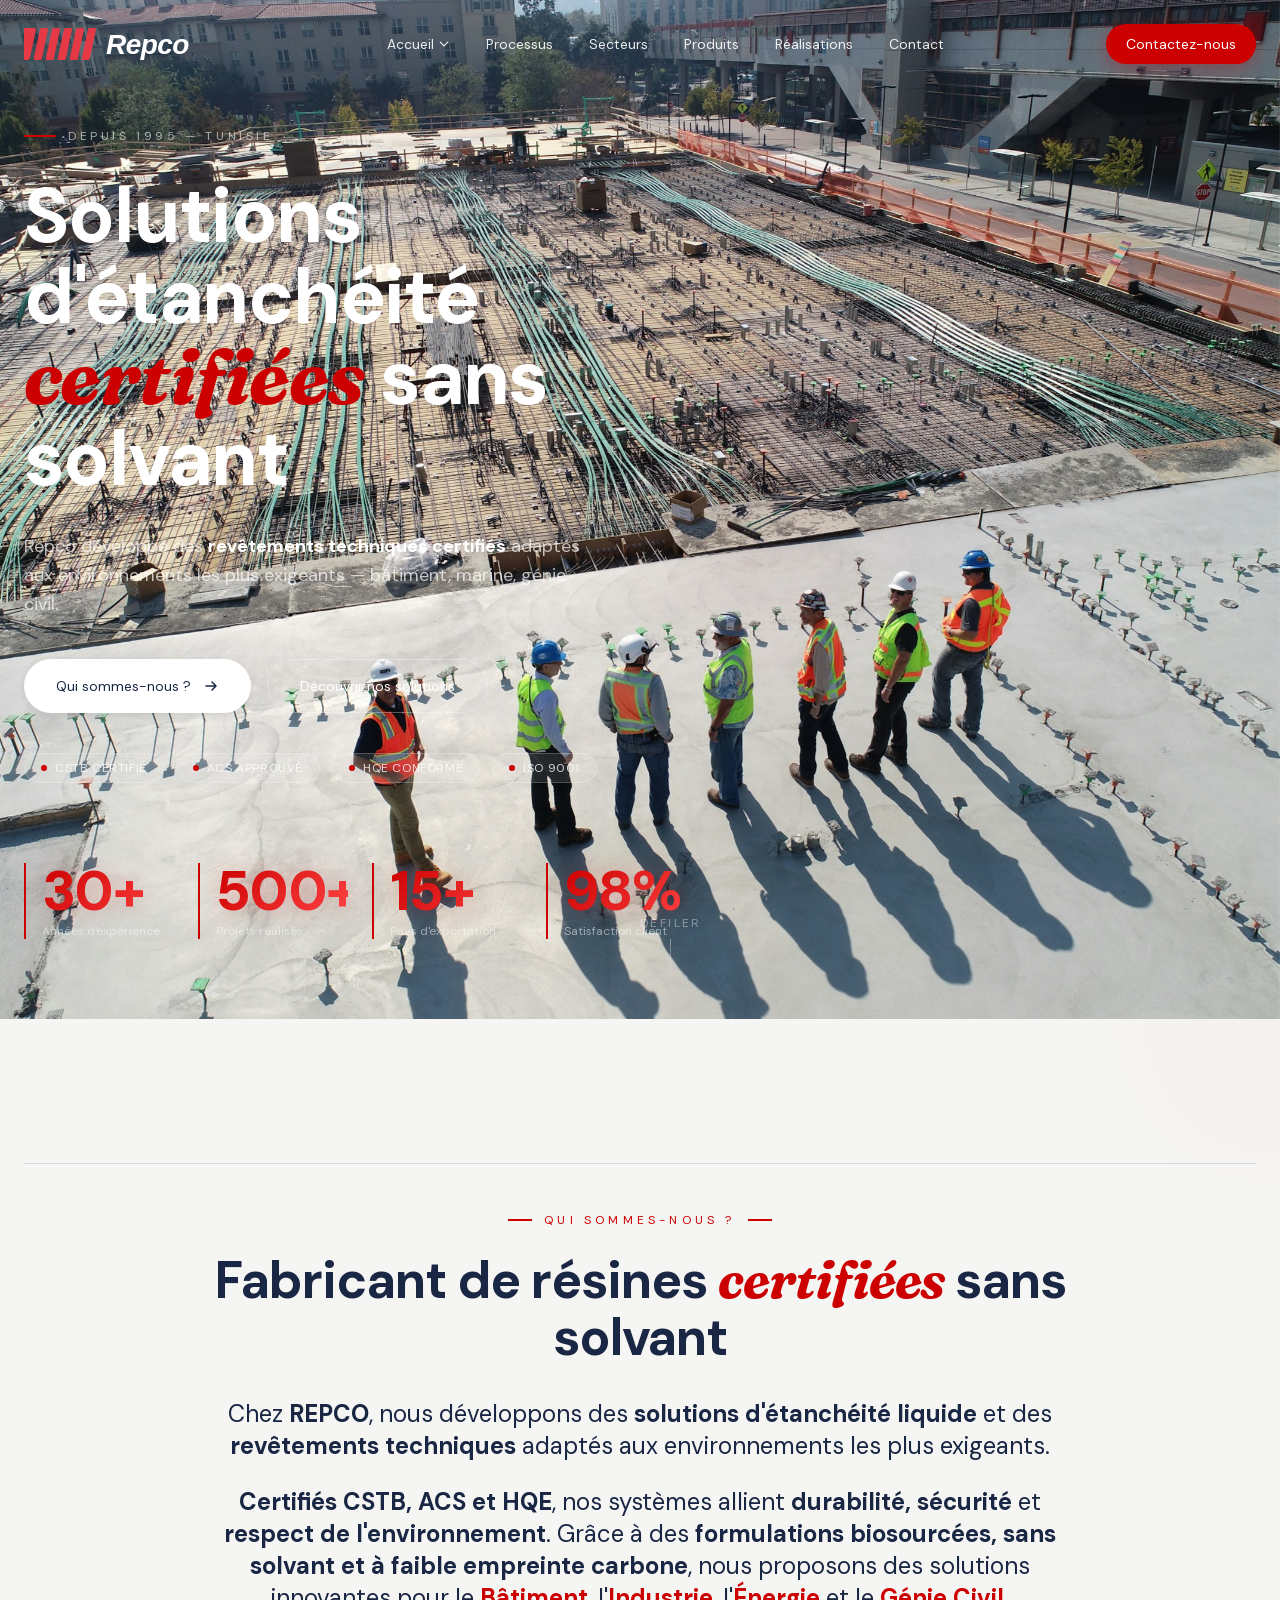
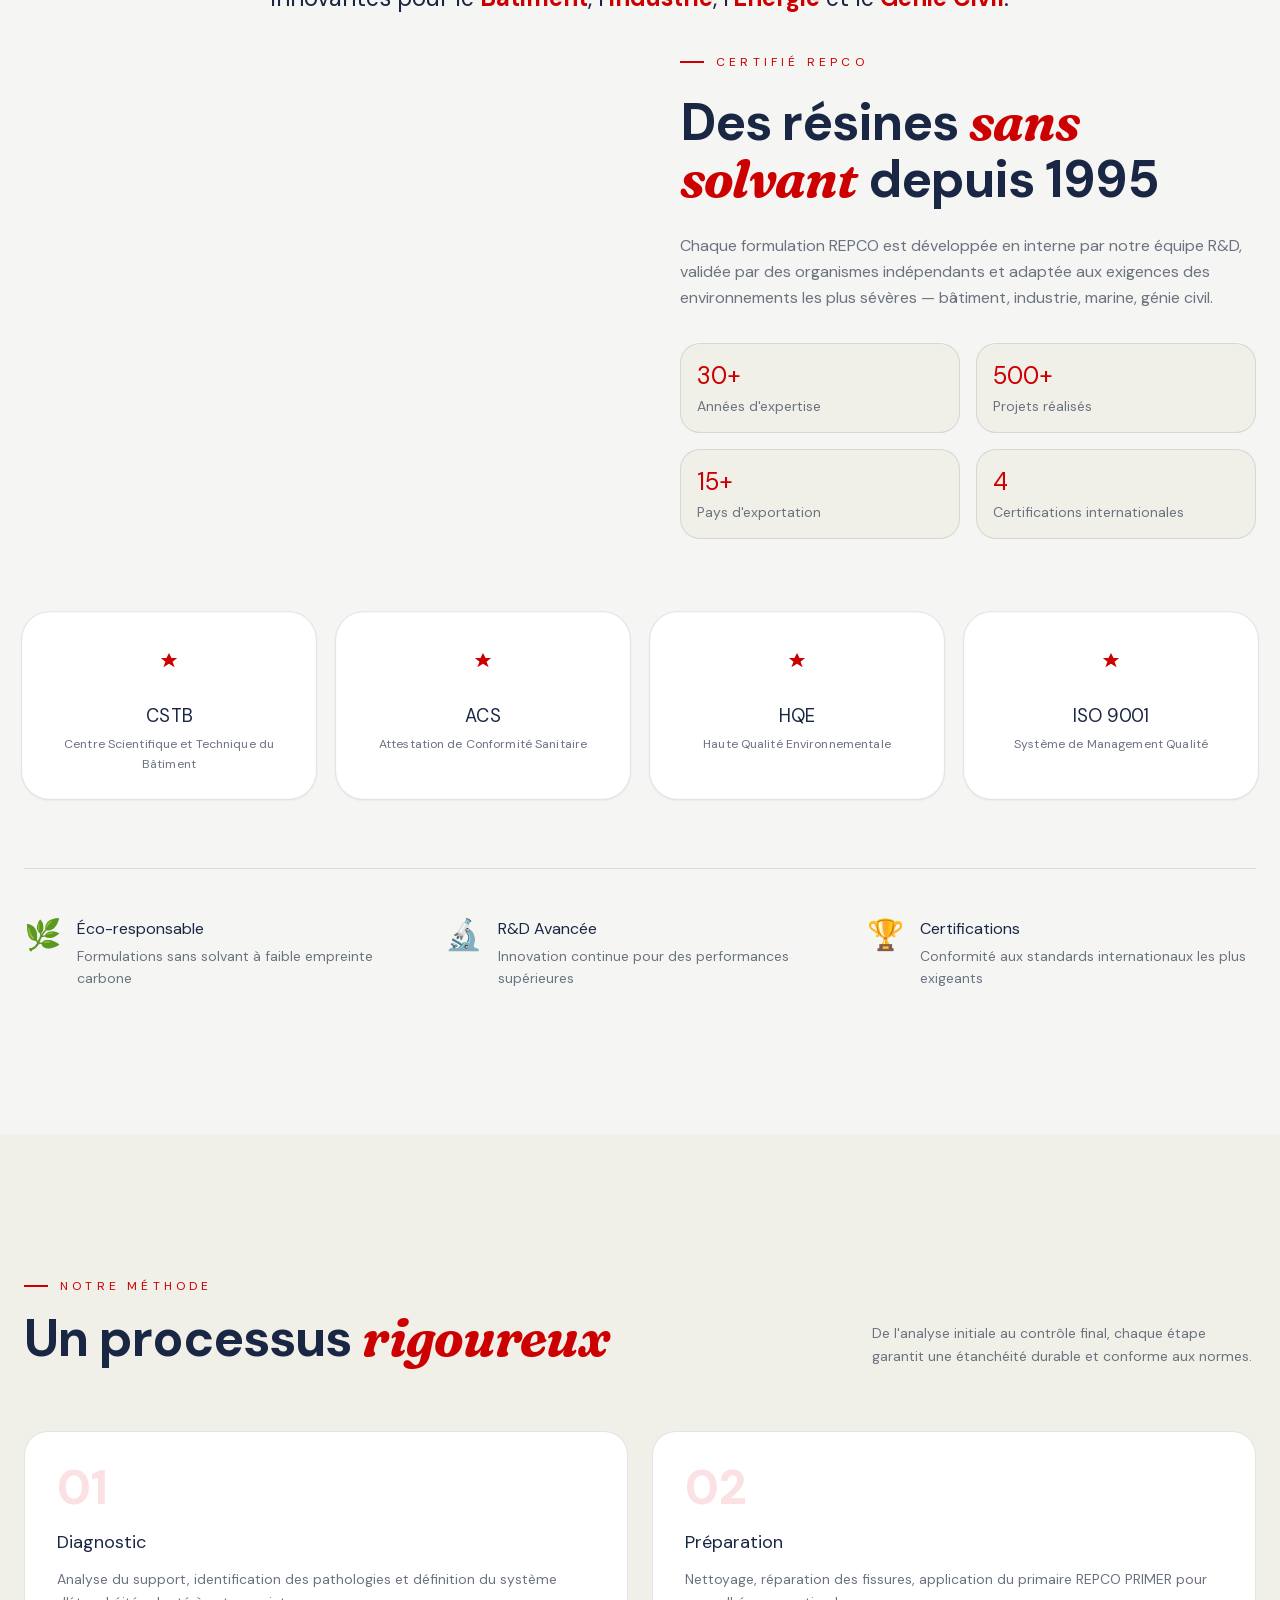
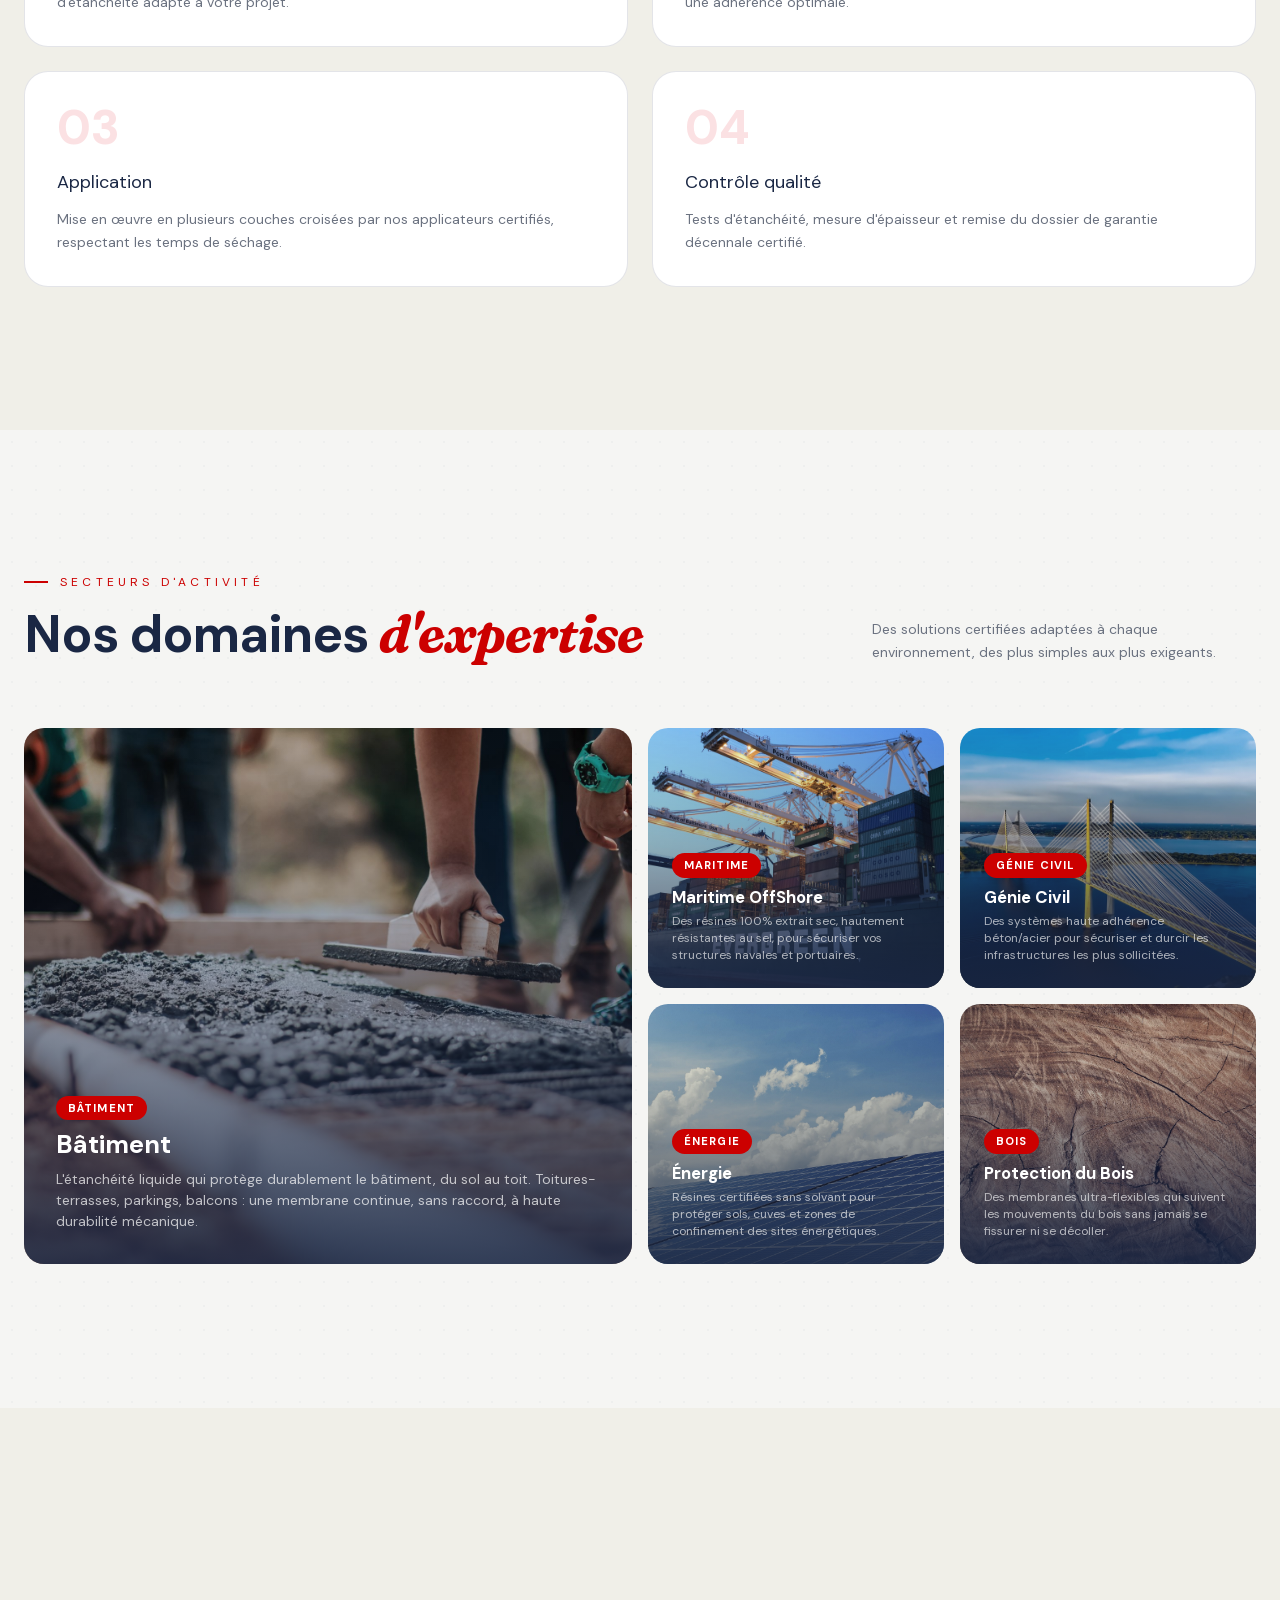
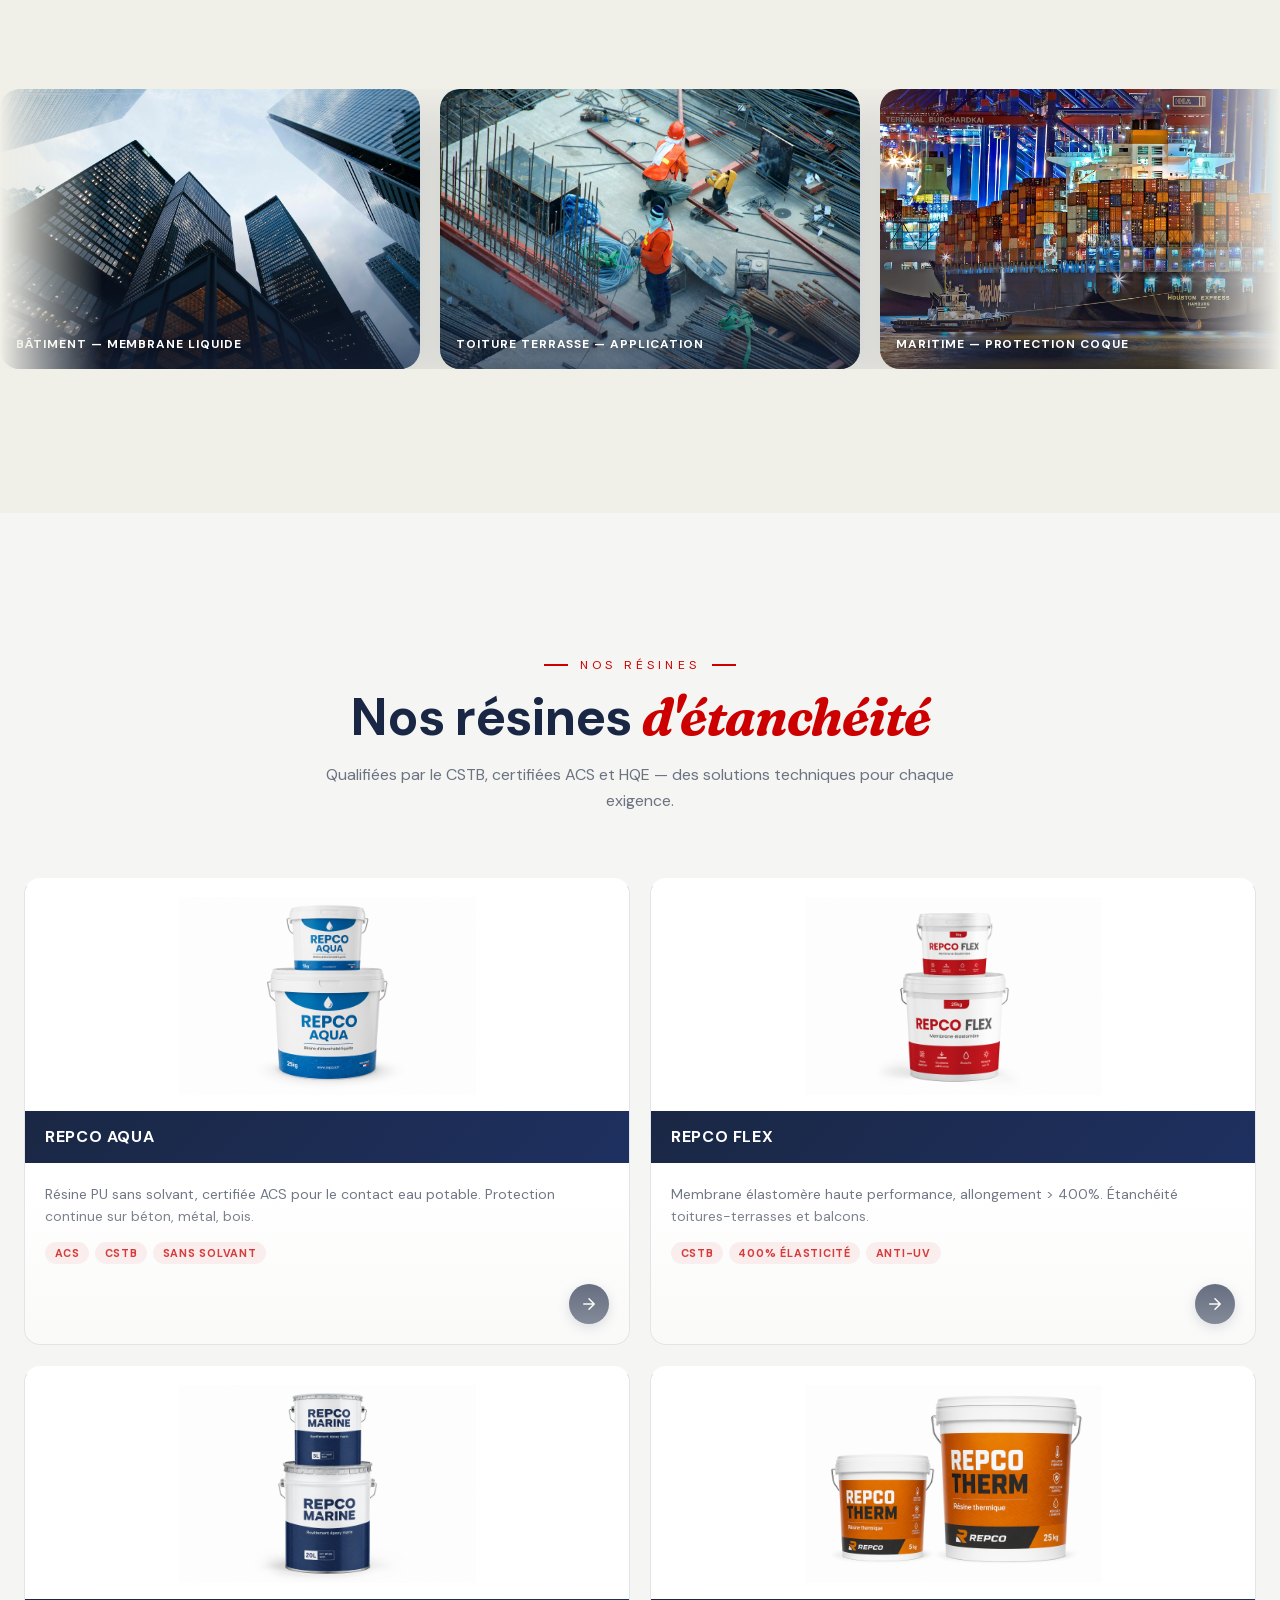
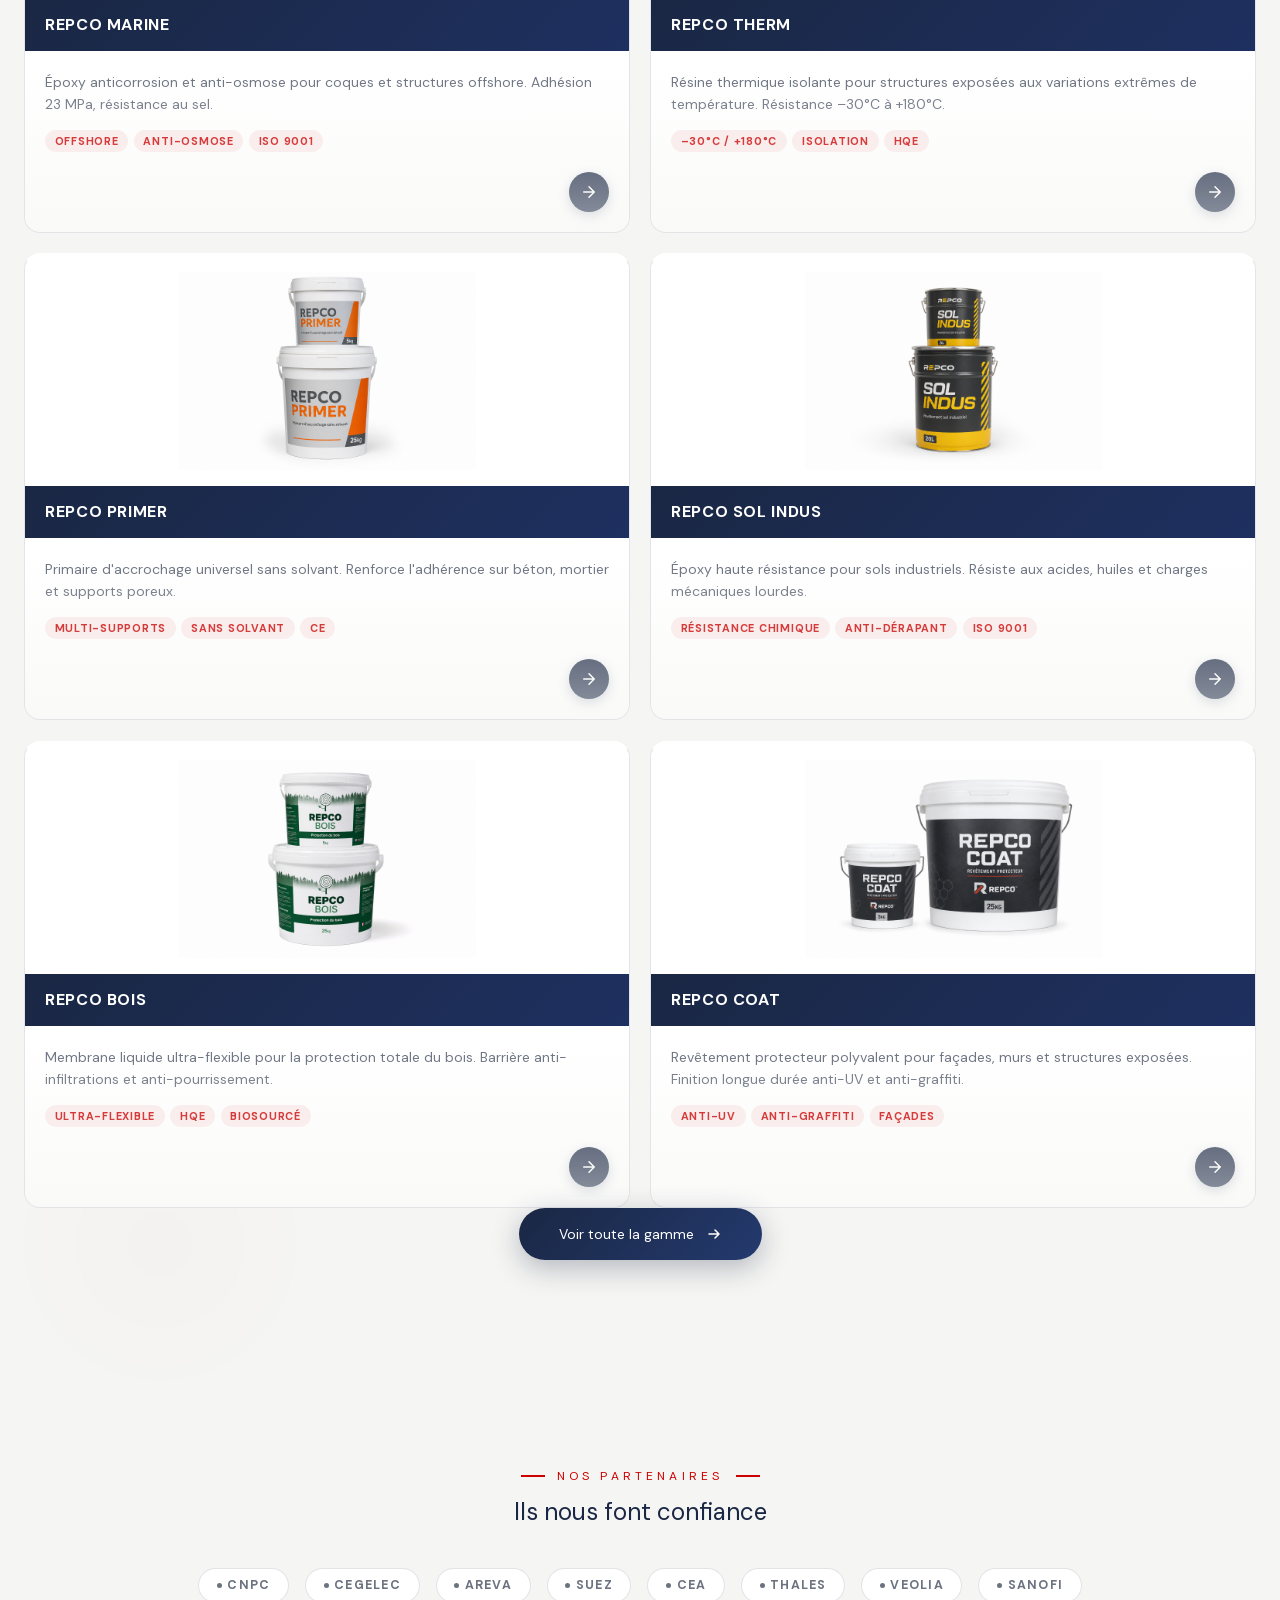
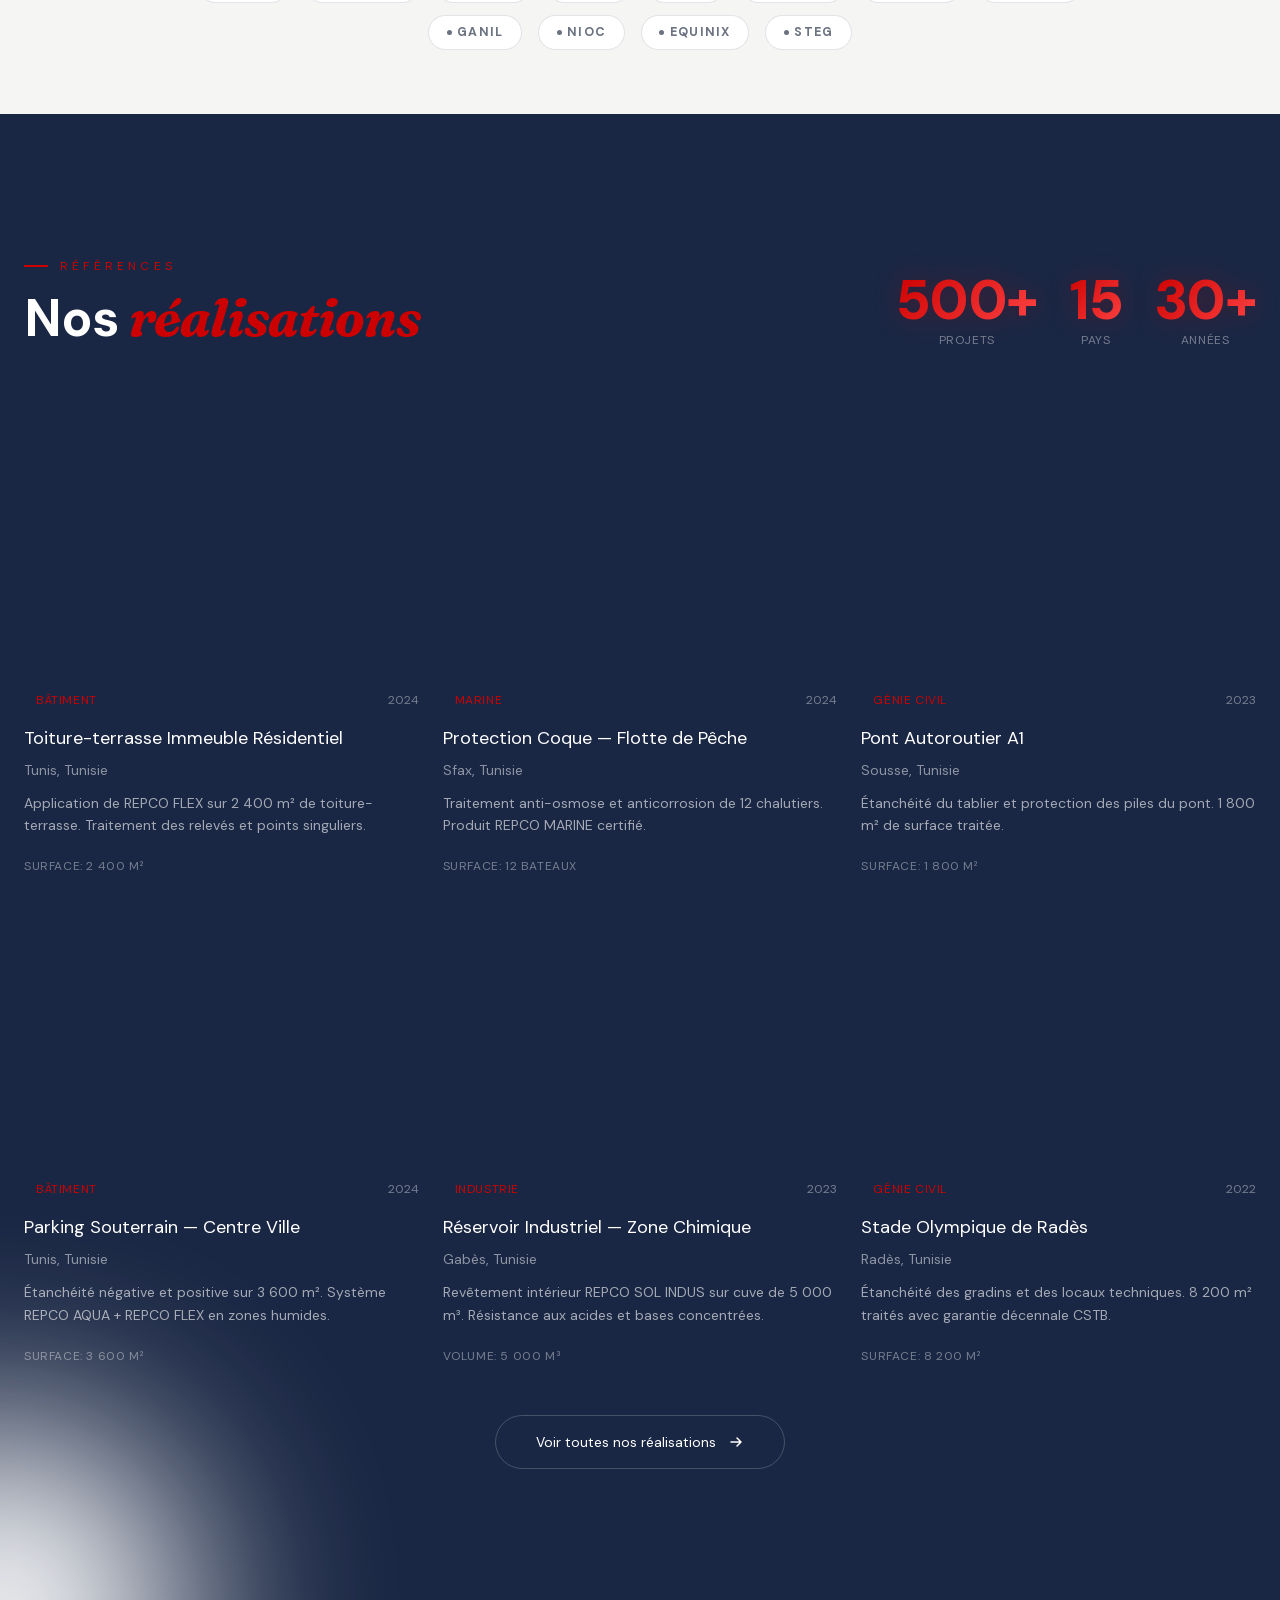
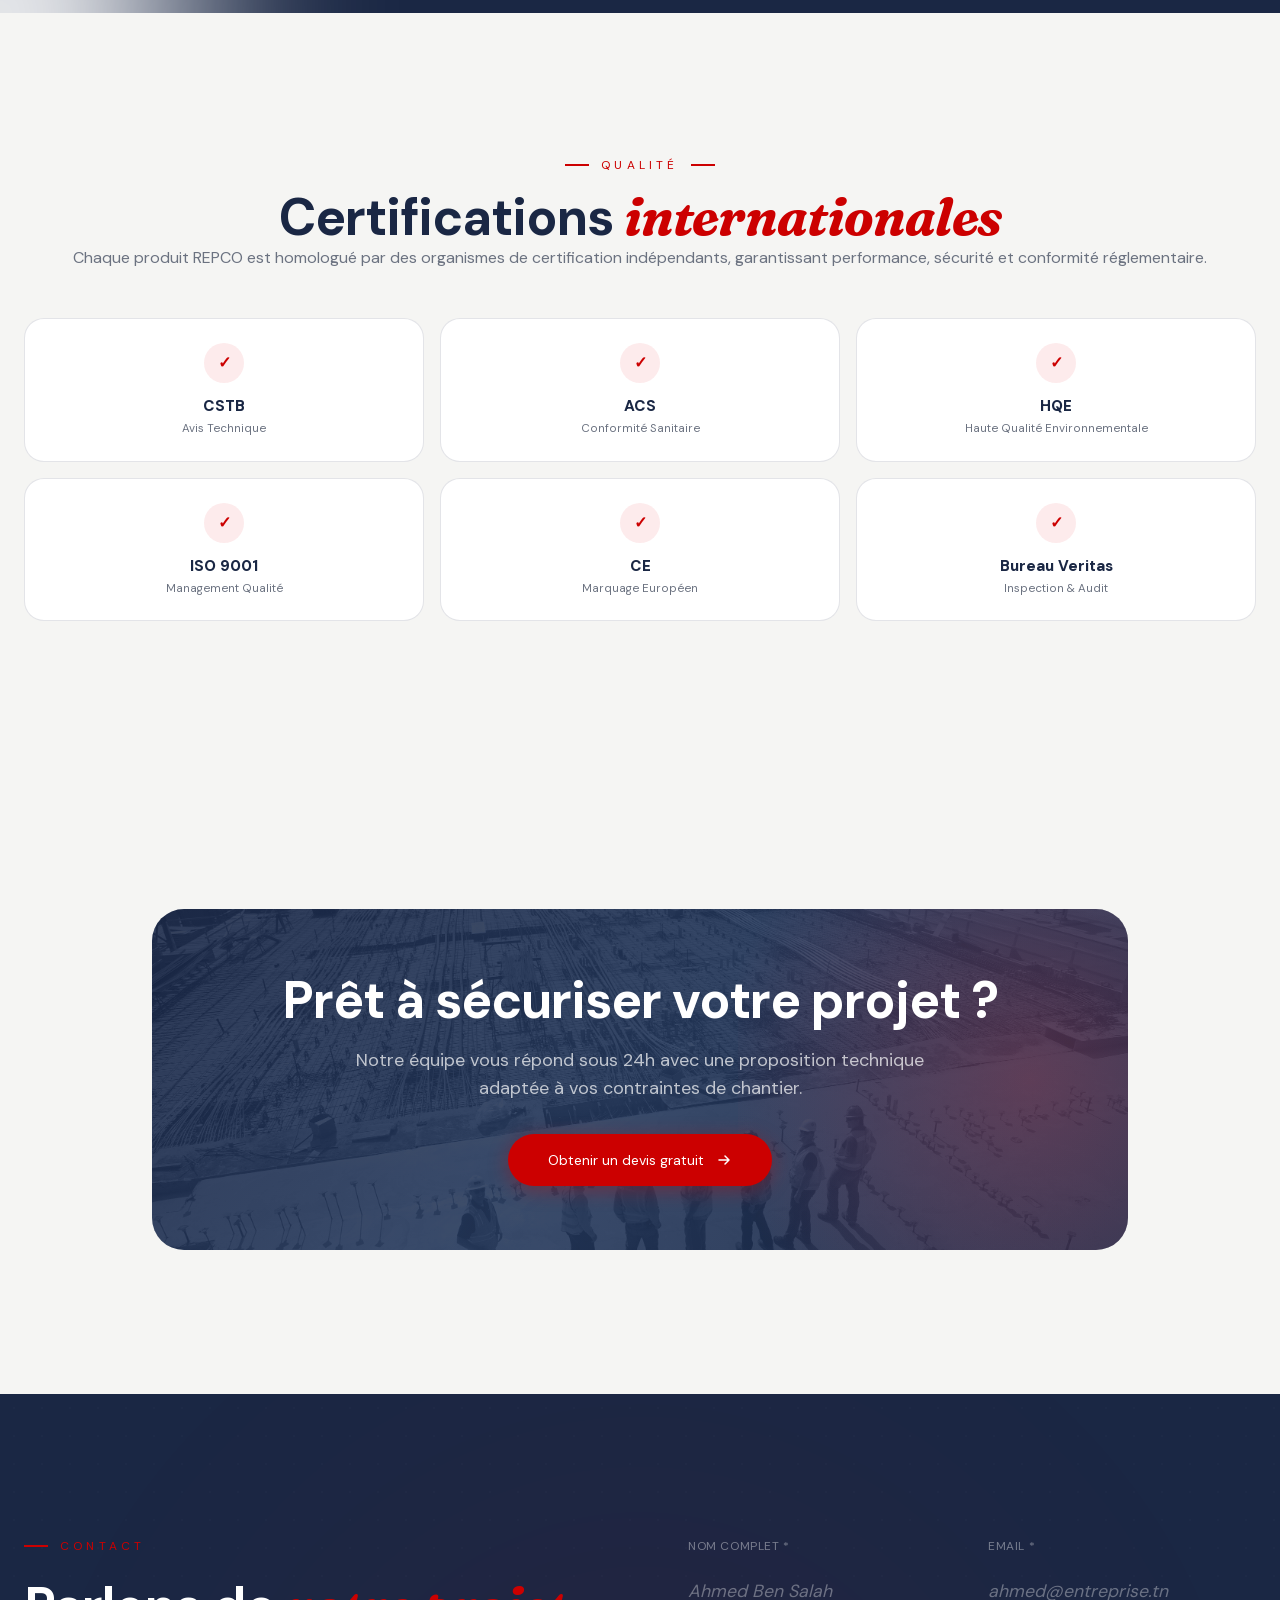
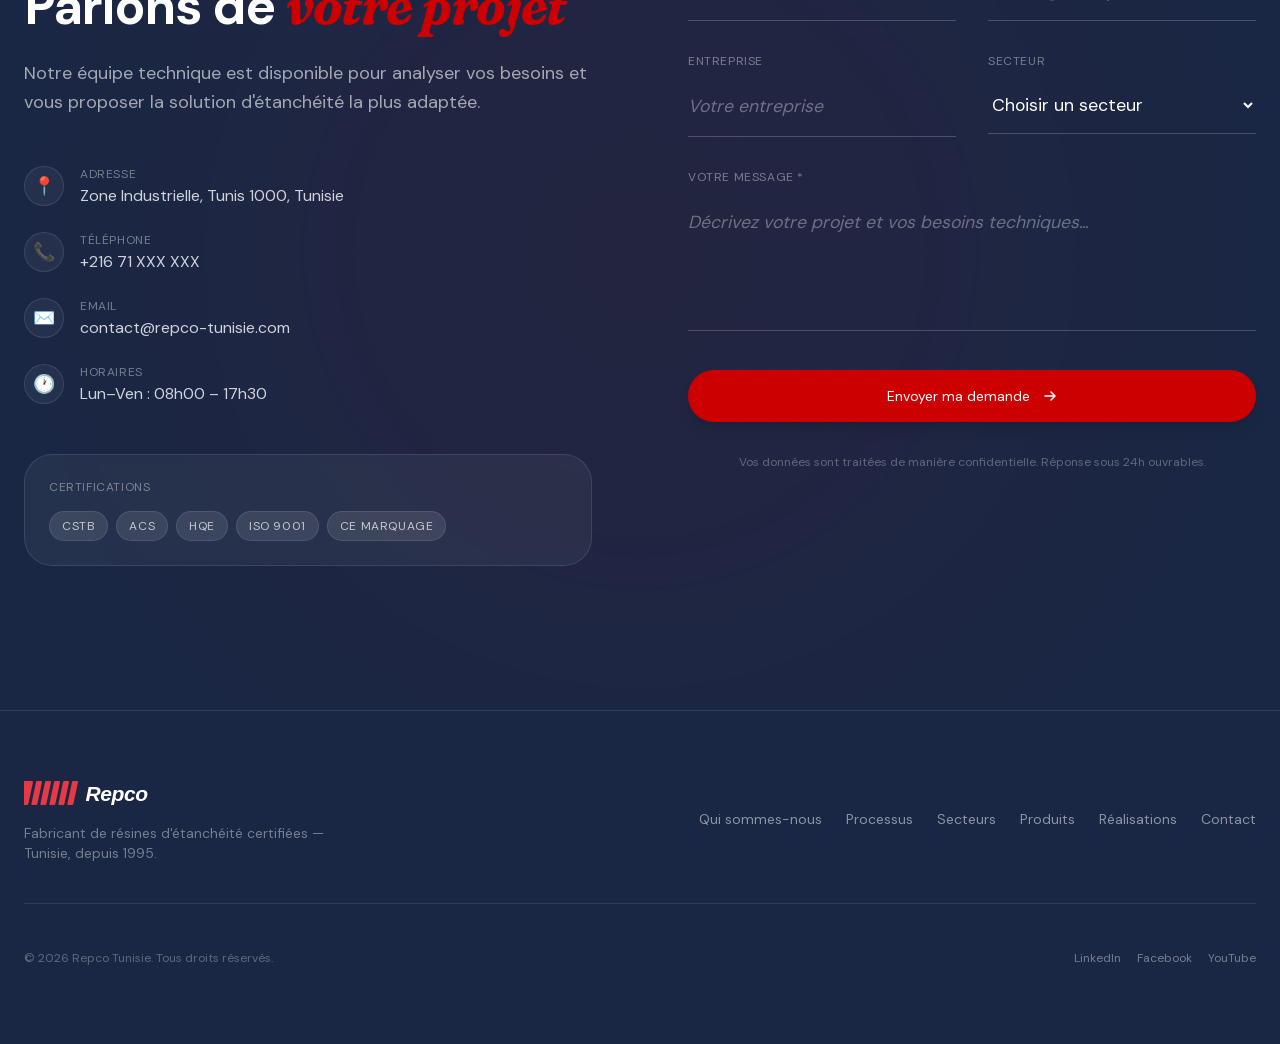
==== commit 7cf1dbf3: "Fix image visibility on GitHub Pages. Show images by default, add .nojekyll, and set base path for /" ====
--- a/index.html
+++ b/index.html
@@ -3,6 +3,17 @@
 <head>
   <meta charset="utf-8">
   <meta name="viewport" content="width=device-width, initial-scale=1">
+  <script>
+    (function () {
+      var path = location.pathname;
+      var i = path.indexOf('/repco');
+      if (i !== -1) {
+        var base = document.createElement('base');
+        base.href = location.origin + path.slice(0, i + 6) + '/';
+        document.head.appendChild(base);
+      }
+    })();
+  </script>
   <link rel="stylesheet" href="css/style.css">
   <link rel="stylesheet" href="css/enhancements.css">
   <title>Repco — Solutions d'étanchéité certifiées Tunisie</title>
--- a/css/enhancements.css
+++ b/css/enhancements.css
@@ -405,14 +405,18 @@
 
 /* ── Photos pro : chargement & qualité ── */
 .pro-photo {
+  opacity: 1;
+  transform: scale(1);
+  image-rendering: -webkit-optimize-contrast;
+}
+html.js-enabled .pro-photo:not(.loaded) {
   opacity: 0;
   transform: scale(1.06);
   transition: opacity 1s cubic-bezier(0.22, 1, 0.36, 1), transform 1.4s cubic-bezier(0.22, 1, 0.36, 1);
   will-change: opacity, transform;
-  image-rendering: -webkit-optimize-contrast;
-}
-.pro-photo.loaded,
-.clip-reveal.active .pro-photo {
+}
+html.js-enabled .pro-photo.loaded,
+html.js-enabled .clip-reveal.active .pro-photo {
   opacity: 1;
   transform: scale(1);
 }
@@ -543,11 +547,15 @@
   overflow: hidden;
   text-decoration: none;
   color: inherit;
+  opacity: 1;
+  transform: translateY(0);
+}
+html.js-enabled .repco-product-card:not(.active) {
   opacity: 0;
   transform: translateY(30px);
   transition: opacity 0.7s ease, transform 0.7s cubic-bezier(0.22,1,0.36,1), box-shadow 0.4s ease;
 }
-.repco-product-card.active {
+html.js-enabled .repco-product-card.active {
   opacity: 1;
   transform: translateY(0);
 }
@@ -646,11 +654,15 @@
   border-radius: 1.25rem;
   cursor: pointer;
   height: 220px;
+  opacity: 1;
+  transform: translateY(0);
+}
+html.js-enabled .sector-card:not(.active) {
   opacity: 0;
   transform: translateY(30px);
   transition: opacity 0.7s ease, transform 0.7s cubic-bezier(0.22,1,0.36,1), box-shadow 0.5s ease;
 }
-.sector-card.active {
+html.js-enabled .sector-card.active {
   opacity: 1;
   transform: translateY(0);
 }
